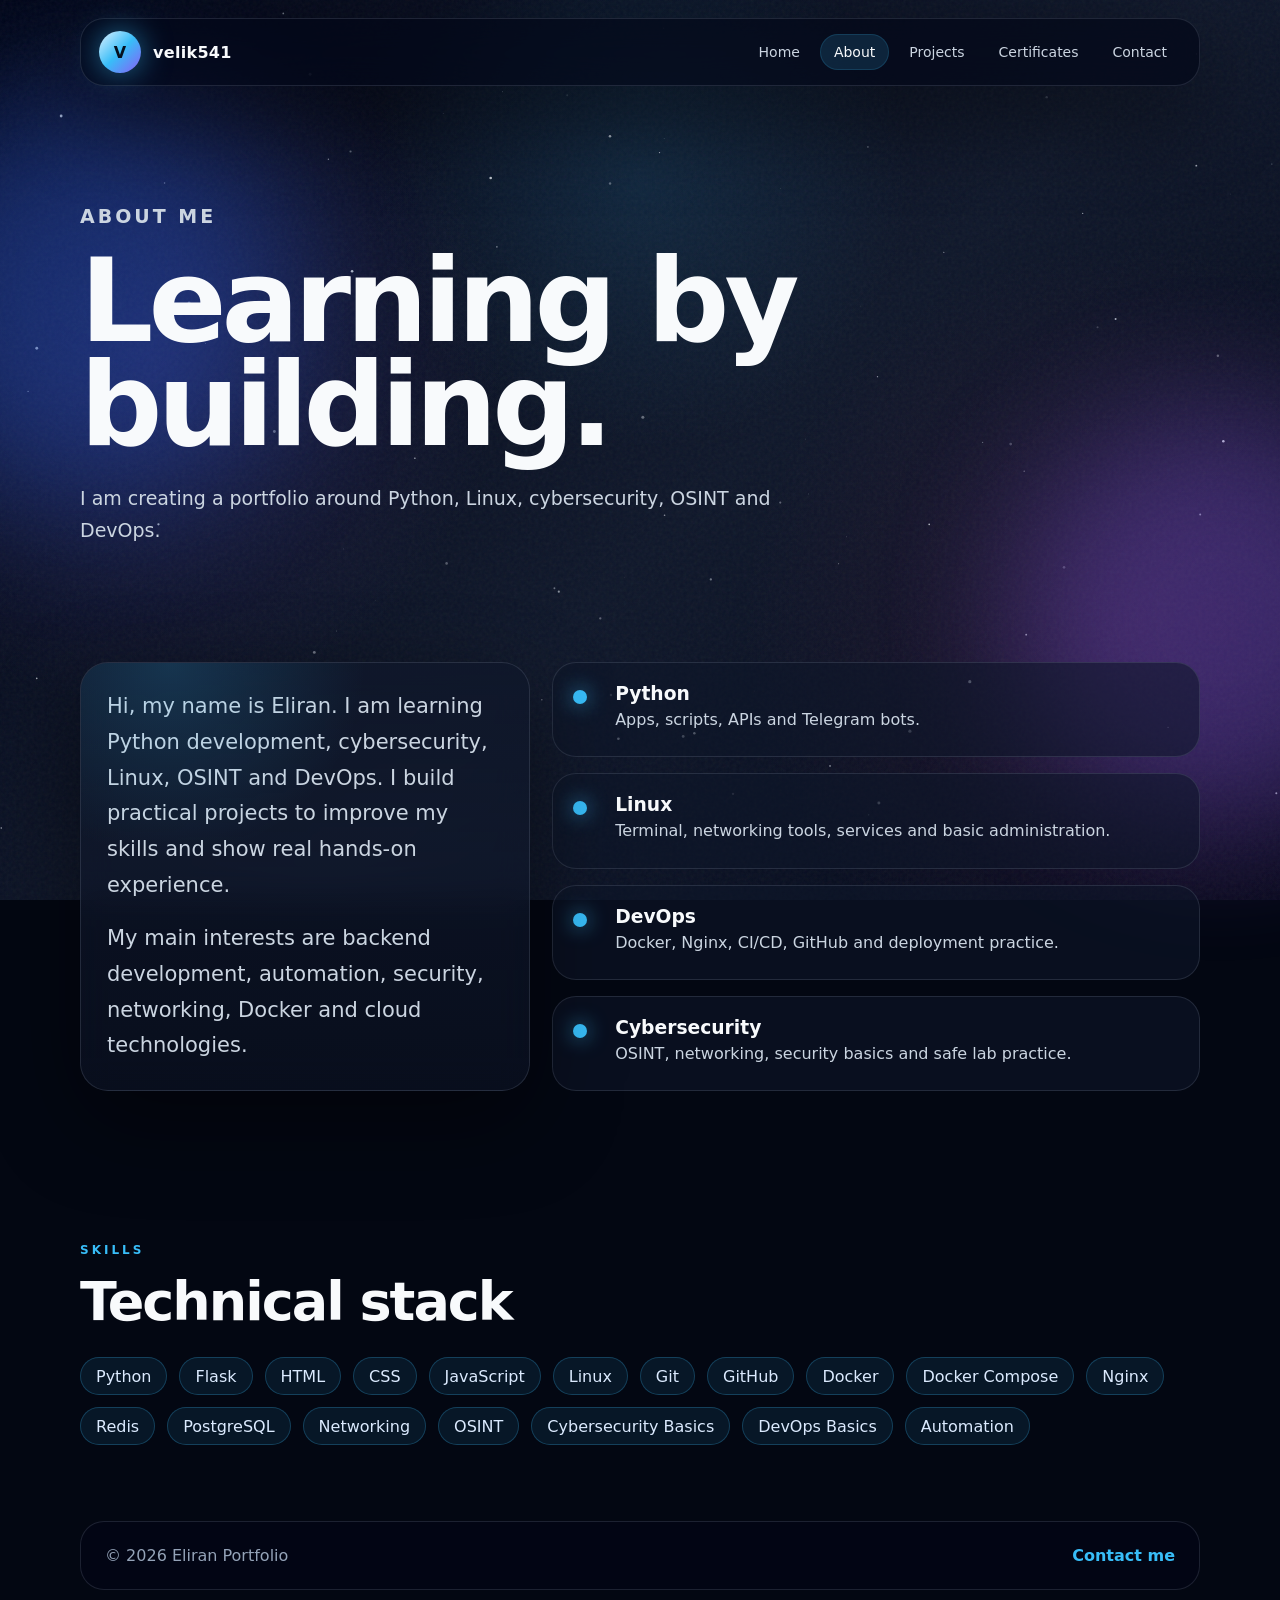
==== about.html @ 0b3c1a58 "Update portfolio website" ====
<!DOCTYPE html>
<html lang="en">
<head>
  <meta charset="UTF-8" />
  <meta name="viewport" content="width=device-width, initial-scale=1.0" />
  <title>Eliran Portfolio | About</title>
  <link rel="stylesheet" href="assets/css/style.css" />
</head>
<body>
  <canvas id="space"></canvas>
  <div class="noise"></div>
  <div class="page-glow glow-one"></div>
  <div class="page-glow glow-two"></div>

  <header class="navbar">
    <a class="brand" href="index.html"><span class="brand-mark">V</span><span class="brand-text">velik541</span></a>
    <button class="menu-btn" id="menuBtn" aria-label="Open menu"><span></span><span></span><span></span></button>
    <nav class="nav-links" id="navLinks">
      <a href="index.html">Home</a>
      <a href="about.html">About</a>
      <a href="projects.html">Projects</a>
      <a href="certificates.html">Certificates</a>
      <a href="contact.html">Contact</a>
    </nav>
  </header>

  <main class="page-main">
    <section class="page-title reveal">
      <p class="eyebrow">About me</p>
      <h1>Learning by building.</h1>
      <p>I am creating a portfolio around Python, Linux, cybersecurity, OSINT and DevOps.</p>
    </section>

    <section class="section split reveal">
      <div class="glass-panel big-text">
        <p>
          Hi, my name is Eliran. I am learning Python development, cybersecurity,
          Linux, OSINT and DevOps. I build practical projects to improve my skills
          and show real hands-on experience.
        </p>
        <p>
          My main interests are backend development, automation, security,
          networking, Docker and cloud technologies.
        </p>
      </div>
      <div class="timeline">
        <div class="timeline-item">
          <span></span>
          <div>
            <h3>Python</h3>
            <p>Apps, scripts, APIs and Telegram bots.</p>
          </div>
        </div>
        <div class="timeline-item">
          <span></span>
          <div>
            <h3>Linux</h3>
            <p>Terminal, networking tools, services and basic administration.</p>
          </div>
        </div>
        <div class="timeline-item">
          <span></span>
          <div>
            <h3>DevOps</h3>
            <p>Docker, Nginx, CI/CD, GitHub and deployment practice.</p>
          </div>
        </div>
        <div class="timeline-item">
          <span></span>
          <div>
            <h3>Cybersecurity</h3>
            <p>OSINT, networking, security basics and safe lab practice.</p>
          </div>
        </div>
      </div>
    </section>

    <section class="section reveal">
      <div class="section-head">
        <p class="eyebrow">Skills</p>
        <h2>Technical stack</h2>
      </div>
      <div class="skill-cloud">
        <span>Python</span><span>Flask</span><span>HTML</span><span>CSS</span><span>JavaScript</span>
        <span>Linux</span><span>Git</span><span>GitHub</span><span>Docker</span><span>Docker Compose</span>
        <span>Nginx</span><span>Redis</span><span>PostgreSQL</span><span>Networking</span><span>OSINT</span>
        <span>Cybersecurity Basics</span><span>DevOps Basics</span><span>Automation</span>
      </div>
    </section>
  </main>

  <footer class="footer"><p>© 2026 Eliran Portfolio</p><a href="contact.html">Contact me</a></footer>
  <script src="assets/js/main.js"></script>
</body>
</html>
---- assets/css/style.css ----
:root {
  --bg: #030712;
  --panel: rgba(15, 23, 42, 0.72);
  --panel-strong: rgba(15, 23, 42, 0.92);
  --border: rgba(148, 163, 184, 0.18);
  --text: #f8fafc;
  --muted: #94a3b8;
  --blue: #38bdf8;
  --blue-strong: #2563eb;
  --violet: #8b5cf6;
  --pink: #ec4899;
  --green: #22c55e;
  --shadow: 0 30px 90px rgba(0, 0, 0, 0.45);
}

* {
  box-sizing: border-box;
  margin: 0;
  padding: 0;
}

html {
  scroll-behavior: smooth;
}

body {
  min-height: 100vh;
  font-family: Inter, ui-sans-serif, system-ui, -apple-system, BlinkMacSystemFont, "Segoe UI", sans-serif;
  color: var(--text);
  background: var(--bg);
  overflow-x: hidden;
}

body::before {
  content: "";
  position: fixed;
  inset: 0;
  background:
    radial-gradient(circle at 50% 20%, rgba(56, 189, 248, 0.12), transparent 28%),
    radial-gradient(circle at 12% 40%, rgba(139, 92, 246, 0.16), transparent 28%),
    radial-gradient(circle at 88% 70%, rgba(236, 72, 153, 0.10), transparent 30%),
    linear-gradient(135deg, #020617, #0f172a 55%, #020617);
  z-index: -5;
}

#space {
  position: fixed;
  inset: 0;
  width: 100%;
  height: 100%;
  z-index: -4;
}

.noise {
  position: fixed;
  inset: 0;
  pointer-events: none;
  opacity: 0.12;
  background-image: url("data:image/svg+xml,%3Csvg viewBox='0 0 300 300' xmlns='http://www.w3.org/2000/svg'%3E%3Cfilter id='n'%3E%3CfeTurbulence type='fractalNoise' baseFrequency='.85' numOctaves='3' stitchTiles='stitch'/%3E%3C/filter%3E%3Crect width='300' height='300' filter='url(%23n)' opacity='.45'/%3E%3C/svg%3E");
  z-index: -3;
}

.page-glow {
  position: fixed;
  width: 420px;
  height: 420px;
  border-radius: 999px;
  filter: blur(70px);
  opacity: 0.32;
  pointer-events: none;
  z-index: -2;
}

.glow-one {
  top: 10%;
  left: -120px;
  background: var(--blue-strong);
}

.glow-two {
  right: -150px;
  bottom: 8%;
  background: var(--violet);
}

.navbar {
  position: fixed;
  top: 18px;
  left: 50%;
  transform: translateX(-50%);
  width: min(1120px, calc(100% - 32px));
  height: 68px;
  padding: 0 18px;
  display: flex;
  align-items: center;
  justify-content: space-between;
  border: 1px solid var(--border);
  border-radius: 24px;
  background: rgba(2, 6, 23, 0.68);
  backdrop-filter: blur(18px);
  box-shadow: var(--shadow);
  z-index: 50;
}

.brand {
  display: inline-flex;
  align-items: center;
  gap: 12px;
  color: var(--text);
  text-decoration: none;
  font-weight: 800;
  letter-spacing: 0.3px;
}

.brand-mark {
  width: 42px;
  height: 42px;
  display: grid;
  place-items: center;
  border-radius: 50%;
  color: #06111f;
  background: linear-gradient(135deg, #e0f2fe, var(--blue), var(--violet));
  box-shadow: 0 0 30px rgba(56, 189, 248, 0.55);
}

.brand-text {
  font-size: 16px;
}

.nav-links {
  display: flex;
  align-items: center;
  gap: 6px;
}

.nav-links a {
  color: #cbd5e1;
  text-decoration: none;
  padding: 10px 14px;
  border-radius: 999px;
  font-size: 14px;
  transition: 0.25s ease;
}

.nav-links a:hover,
.nav-links a.active {
  color: var(--text);
  background: rgba(56, 189, 248, 0.14);
  box-shadow: inset 0 0 0 1px rgba(56, 189, 248, 0.16);
}

.menu-btn {
  display: none;
  width: 44px;
  height: 44px;
  border: 1px solid var(--border);
  border-radius: 14px;
  background: rgba(15, 23, 42, 0.7);
  cursor: pointer;
}

.menu-btn span {
  display: block;
  width: 18px;
  height: 2px;
  margin: 4px auto;
  background: var(--text);
  border-radius: 999px;
}

.hero {
  min-height: 100vh;
  width: min(1180px, calc(100% - 34px));
  margin: 0 auto;
  padding: 130px 0 70px;
  display: grid;
  grid-template-columns: 1.05fr 0.95fr;
  align-items: center;
  gap: 48px;
}

.hero-orbit {
  min-height: 560px;
  display: grid;
  place-items: center;
  perspective: 1000px;
}

.visualizer-wrap {
  position: relative;
  width: 470px;
  height: 470px;
  display: grid;
  place-items: center;
  transform-style: preserve-3d;
  animation: float 6s ease-in-out infinite;
}

.visualizer-wrap::before,
.visualizer-wrap::after {
  content: "";
  position: absolute;
  border-radius: 50%;
  border: 1px solid rgba(56, 189, 248, 0.22);
  box-shadow: 0 0 45px rgba(56, 189, 248, 0.18);
}

.visualizer-wrap::before {
  width: 460px;
  height: 460px;
  animation: rotate 28s linear infinite;
}

.visualizer-wrap::after {
  width: 330px;
  height: 330px;
  border-color: rgba(139, 92, 246, 0.25);
  animation: rotateReverse 20s linear infinite;
}

.outer-ring,
.inner-ring {
  position: absolute;
  border-radius: 50%;
  pointer-events: none;
}

.outer-ring {
  width: 520px;
  height: 520px;
  background: conic-gradient(from 90deg, transparent, rgba(56, 189, 248, 0.85), transparent 32%, rgba(139, 92, 246, 0.7), transparent 68%, rgba(236, 72, 153, 0.7), transparent);
  filter: blur(18px);
  opacity: 0.38;
  animation: rotate 16s linear infinite;
}

.inner-ring {
  width: 210px;
  height: 210px;
  border: 1px dashed rgba(226, 232, 240, 0.22);
  animation: rotateReverse 18s linear infinite;
}

.visualizer {
  position: absolute;
  inset: 0;
  border-radius: 50%;
  animation: rotate 42s linear infinite;
}

.bar {
  --height: 118px;
  position: absolute;
  left: 50%;
  top: 50%;
  width: 4px;
  height: var(--height);
  transform-origin: 0 0;
  border-radius: 999px;
  background: linear-gradient(to top, rgba(56, 189, 248, 0.03), rgba(56, 189, 248, 0.85), #ffffff);
  box-shadow: 0 0 16px rgba(56, 189, 248, 0.55);
  opacity: 0.92;
  animation: barPulse 1.65s ease-in-out infinite;
}

.logo-core {
  position: relative;
  z-index: 4;
  width: 154px;
  height: 154px;
  display: grid;
  place-items: center;
  border-radius: 50%;
  background:
    radial-gradient(circle at 30% 25%, rgba(56, 189, 248, 0.18), transparent 30%),
    rgba(2, 6, 23, 0.96);
  border: 1px solid rgba(56, 189, 248, 0.45);
  box-shadow:
    0 0 0 10px rgba(56, 189, 248, 0.04),
    0 0 55px rgba(56, 189, 248, 0.45),
    inset 0 0 35px rgba(56, 189, 248, 0.15);
}

.logo-core span {
  font-size: 64px;
  font-weight: 900;
  letter-spacing: -4px;
  background: linear-gradient(135deg, #ffffff, var(--blue), var(--violet));
  -webkit-background-clip: text;
  background-clip: text;
  color: transparent;
  text-shadow: 0 0 40px rgba(56, 189, 248, 0.28);
}

.core-ring {
  position: absolute;
  inset: 14px;
  border-radius: 50%;
  border: 1px solid rgba(226, 232, 240, 0.15);
}

.hero-content {
  text-align: left;
}

.eyebrow {
  color: var(--blue);
  text-transform: uppercase;
  letter-spacing: 3px;
  font-size: 12px;
  font-weight: 800;
  margin-bottom: 18px;
}

h1 {
  font-size: clamp(54px, 8vw, 108px);
  line-height: 0.9;
  letter-spacing: -5px;
  margin-bottom: 24px;
}

h1 span,
.page-title h1 span {
  background: linear-gradient(135deg, #ffffff 10%, var(--blue) 45%, var(--violet) 85%);
  -webkit-background-clip: text;
  background-clip: text;
  color: transparent;
}

.hero-text {
  max-width: 600px;
  color: #cbd5e1;
  font-size: 20px;
  line-height: 1.7;
  margin-bottom: 30px;
}

.hero-actions {
  display: flex;
  flex-wrap: wrap;
  gap: 12px;
}

.btn {
  display: inline-flex;
  align-items: center;
  justify-content: center;
  min-height: 48px;
  padding: 0 22px;
  border-radius: 999px;
  text-decoration: none;
  color: var(--text);
  font-weight: 800;
  transition: transform 0.25s ease, box-shadow 0.25s ease, background 0.25s ease;
}

.btn:hover {
  transform: translateY(-3px);
}

.btn.primary {
  background: linear-gradient(135deg, var(--blue-strong), var(--violet));
  box-shadow: 0 18px 45px rgba(37, 99, 235, 0.35);
}

.btn.ghost {
  border: 1px solid var(--border);
  background: rgba(15, 23, 42, 0.65);
  backdrop-filter: blur(14px);
}

.section {
  width: min(1120px, calc(100% - 34px));
  margin: 0 auto;
  padding: 76px 0;
}

.section-head {
  max-width: 750px;
  margin-bottom: 28px;
}

h2 {
  font-size: clamp(32px, 5vw, 54px);
  line-height: 1;
  letter-spacing: -2px;
}

.feature-grid,
.cert-grid,
.contact-grid {
  display: grid;
  grid-template-columns: repeat(3, 1fr);
  gap: 18px;
}

.feature-card,
.glass-panel,
.project-card,
.cert-card,
.contact-card {
  position: relative;
  border: 1px solid var(--border);
  background: linear-gradient(180deg, rgba(15, 23, 42, 0.82), rgba(15, 23, 42, 0.48));
  border-radius: 28px;
  padding: 26px;
  box-shadow: var(--shadow);
  overflow: hidden;
}

.feature-card::before,
.project-card::before,
.cert-card::before,
.contact-card::before,
.glass-panel::before {
  content: "";
  position: absolute;
  inset: 0;
  background: radial-gradient(circle at 20% 0%, rgba(56, 189, 248, 0.18), transparent 35%);
  pointer-events: none;
}

.card-icon {
  display: inline-grid;
  place-items: center;
  width: 48px;
  height: 48px;
  margin-bottom: 34px;
  border-radius: 16px;
  background: rgba(56, 189, 248, 0.12);
  color: var(--blue);
  font-weight: 900;
}

.feature-card h3,
.project-card h2,
.cert-card h2 {
  font-size: 23px;
  margin-bottom: 12px;
}

.feature-card p,
.glass-panel p,
.project-card p,
.cert-card p,
.page-title p,
.big-text p {
  color: #cbd5e1;
  line-height: 1.7;
}

.split {
  display: grid;
  grid-template-columns: 0.82fr 1.18fr;
  gap: 22px;
  align-items: stretch;
}

.glass-panel {
  backdrop-filter: blur(16px);
}

.stats-row {
  display: grid;
  grid-template-columns: repeat(3, 1fr);
  gap: 14px;
  margin-top: 30px;
}

.stats-row div {
  padding: 18px;
  border-radius: 20px;
  background: rgba(2, 6, 23, 0.4);
  border: 1px solid var(--border);
}

.stats-row strong {
  display: block;
  font-size: 30px;
  color: var(--text);
}

.stats-row span {
  color: var(--muted);
  font-size: 13px;
}

.page-main {
  padding-top: 120px;
}

.page-title {
  width: min(1120px, calc(100% - 34px));
  margin: 0 auto;
  padding: 80px 0 40px;
}

.page-title h1 {
  font-size: clamp(58px, 9vw, 118px);
}

.page-title p {
  max-width: 760px;
  font-size: 19px;
}

.big-text {
  font-size: 21px;
}

.big-text p + p {
  margin-top: 18px;
}

.timeline {
  display: grid;
  gap: 16px;
}

.timeline-item {
  display: grid;
  grid-template-columns: 24px 1fr;
  gap: 18px;
  padding: 20px;
  border: 1px solid var(--border);
  border-radius: 24px;
  background: rgba(15, 23, 42, 0.58);
}

.timeline-item > span {
  width: 14px;
  height: 14px;
  margin-top: 7px;
  border-radius: 50%;
  background: var(--blue);
  box-shadow: 0 0 20px rgba(56, 189, 248, 0.75);
}

.timeline-item h3 {
  margin-bottom: 6px;
}

.timeline-item p {
  color: #cbd5e1;
}

.skill-cloud {
  display: flex;
  flex-wrap: wrap;
  gap: 12px;
}

.skill-cloud span,
.tags span {
  display: inline-flex;
  align-items: center;
  min-height: 38px;
  padding: 0 15px;
  border: 1px solid rgba(56, 189, 248, 0.25);
  border-radius: 999px;
  color: #dbeafe;
  background: rgba(56, 189, 248, 0.09);
}

.project-list {
  width: min(1120px, calc(100% - 34px));
  margin: 0 auto;
  display: grid;
  gap: 18px;
  padding-bottom: 80px;
}

.project-card {
  min-height: 230px;
  display: grid;
  grid-template-columns: 110px 1fr;
  gap: 22px;
}

.project-card.featured {
  border-color: rgba(56, 189, 248, 0.38);
  background:
    radial-gradient(circle at 0% 0%, rgba(56, 189, 248, 0.20), transparent 36%),
    linear-gradient(180deg, rgba(15, 23, 42, 0.9), rgba(15, 23, 42, 0.55));
}

.project-number {
  font-size: 44px;
  font-weight: 900;
  color: rgba(226, 232, 240, 0.25);
}

.tags {
  display: flex;
  flex-wrap: wrap;
  gap: 10px;
  margin: 20px 0;
}

.project-link,
.cert-card a,
.footer a {
  color: var(--blue);
  font-weight: 800;
  text-decoration: none;
}

.cert-grid {
  width: min(1120px, calc(100% - 34px));
  margin: 0 auto;
  grid-template-columns: repeat(4, 1fr);
  padding-bottom: 80px;
}

.cert-preview {
  height: 160px;
  display: grid;
  place-items: center;
  margin-bottom: 18px;
  border-radius: 22px;
  background:
    radial-gradient(circle at 50% 30%, rgba(255, 255, 255, 0.22), transparent 22%),
    linear-gradient(135deg, rgba(37, 99, 235, 0.55), rgba(139, 92, 246, 0.42));
  border: 1px solid rgba(226, 232, 240, 0.12);
  color: #ffffff;
  font-size: 36px;
  font-weight: 900;
  letter-spacing: -1px;
}

.cert-card p {
  min-height: 82px;
  margin-bottom: 18px;
}

.contact-grid {
  width: min(1120px, calc(100% - 34px));
  margin: 0 auto;
  padding-bottom: 90px;
}

.contact-card {
  min-height: 180px;
  display: flex;
  flex-direction: column;
  justify-content: space-between;
  color: var(--text);
  text-decoration: none;
  transition: transform 0.25s ease, border 0.25s ease;
}

.contact-card:hover {
  transform: translateY(-5px);
  border-color: rgba(56, 189, 248, 0.52);
}

.contact-card span {
  color: var(--muted);
}

.contact-card strong {
  font-size: 24px;
}

.footer {
  width: min(1120px, calc(100% - 34px));
  margin: 0 auto 24px;
  padding: 24px;
  display: flex;
  align-items: center;
  justify-content: space-between;
  border: 1px solid var(--border);
  border-radius: 24px;
  color: var(--muted);
  background: rgba(2, 6, 23, 0.6);
}

.reveal {
  opacity: 0;
  transform: translateY(22px);
  transition: opacity 0.8s ease, transform 0.8s ease;
}

.reveal.visible {
  opacity: 1;
  transform: translateY(0);
}

@keyframes rotate {
  to { transform: rotate(360deg); }
}

@keyframes rotateReverse {
  to { transform: rotate(-360deg); }
}

@keyframes float {
  0%, 100% { transform: translateY(0) rotateX(0deg); }
  50% { transform: translateY(-18px) rotateX(4deg); }
}

@keyframes barPulse {
  0%, 100% {
    height: calc(var(--height) * 0.58);
    opacity: 0.38;
  }
  50% {
    height: var(--height);
    opacity: 1;
  }
}

@media (max-width: 920px) {
  .hero,
  .split {
    grid-template-columns: 1fr;
  }

  .hero {
    padding-top: 112px;
    text-align: center;
  }

  .hero-content {
    text-align: center;
    order: -1;
  }

  .hero-actions {
    justify-content: center;
  }

  .hero-orbit {
    min-height: 420px;
  }

  .visualizer-wrap {
    width: 360px;
    height: 360px;
  }

  .visualizer-wrap::before {
    width: 350px;
    height: 350px;
  }

  .visualizer-wrap::after {
    width: 260px;
    height: 260px;
  }

  .outer-ring {
    width: 390px;
    height: 390px;
  }

  .logo-core {
    width: 130px;
    height: 130px;
  }

  .feature-grid,
  .cert-grid,
  .contact-grid {
    grid-template-columns: 1fr 1fr;
  }
}

@media (max-width: 720px) {
  .navbar {
    top: 12px;
  }

  .menu-btn {
    display: block;
  }

  .nav-links {
    position: absolute;
    top: 78px;
    left: 0;
    width: 100%;
    padding: 12px;
    display: none;
    flex-direction: column;
    border: 1px solid var(--border);
    border-radius: 22px;
    background: rgba(2, 6, 23, 0.95);
  }

  .nav-links.open {
    display: flex;
  }

  .nav-links a {
    width: 100%;
    text-align: center;
  }

  h1 {
    letter-spacing: -3px;
  }

  .visualizer-wrap {
    width: 300px;
    height: 300px;
  }

  .visualizer-wrap::before {
    width: 300px;
    height: 300px;
  }

  .visualizer-wrap::after {
    width: 220px;
    height: 220px;
  }

  .outer-ring {
    width: 330px;
    height: 330px;
  }

  .logo-core {
    width: 112px;
    height: 112px;
  }

  .logo-core span {
    font-size: 52px;
  }

  .feature-grid,
  .cert-grid,
  .contact-grid,
  .stats-row {
    grid-template-columns: 1fr;
  }

  .project-card {
    grid-template-columns: 1fr;
  }

  .project-number {
    font-size: 32px;
  }

  .footer {
    flex-direction: column;
    gap: 12px;
    text-align: center;
  }
}
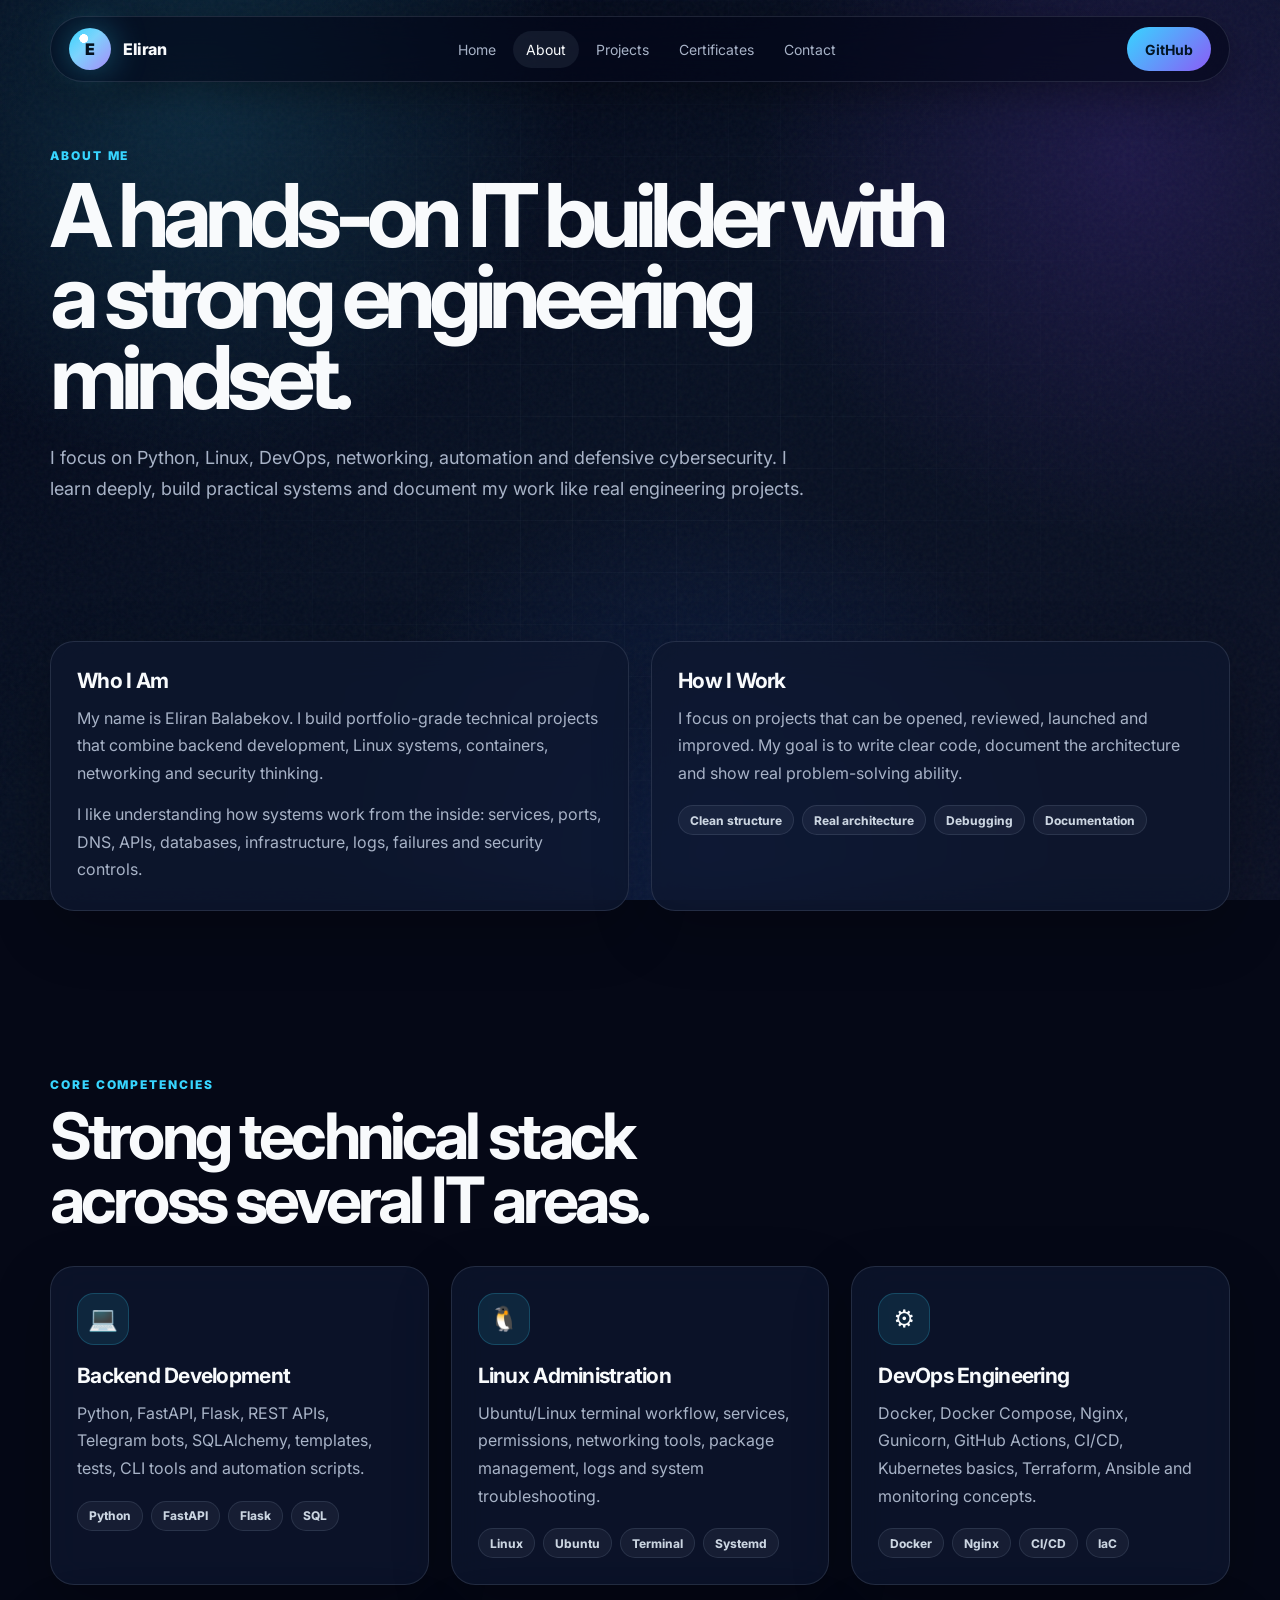
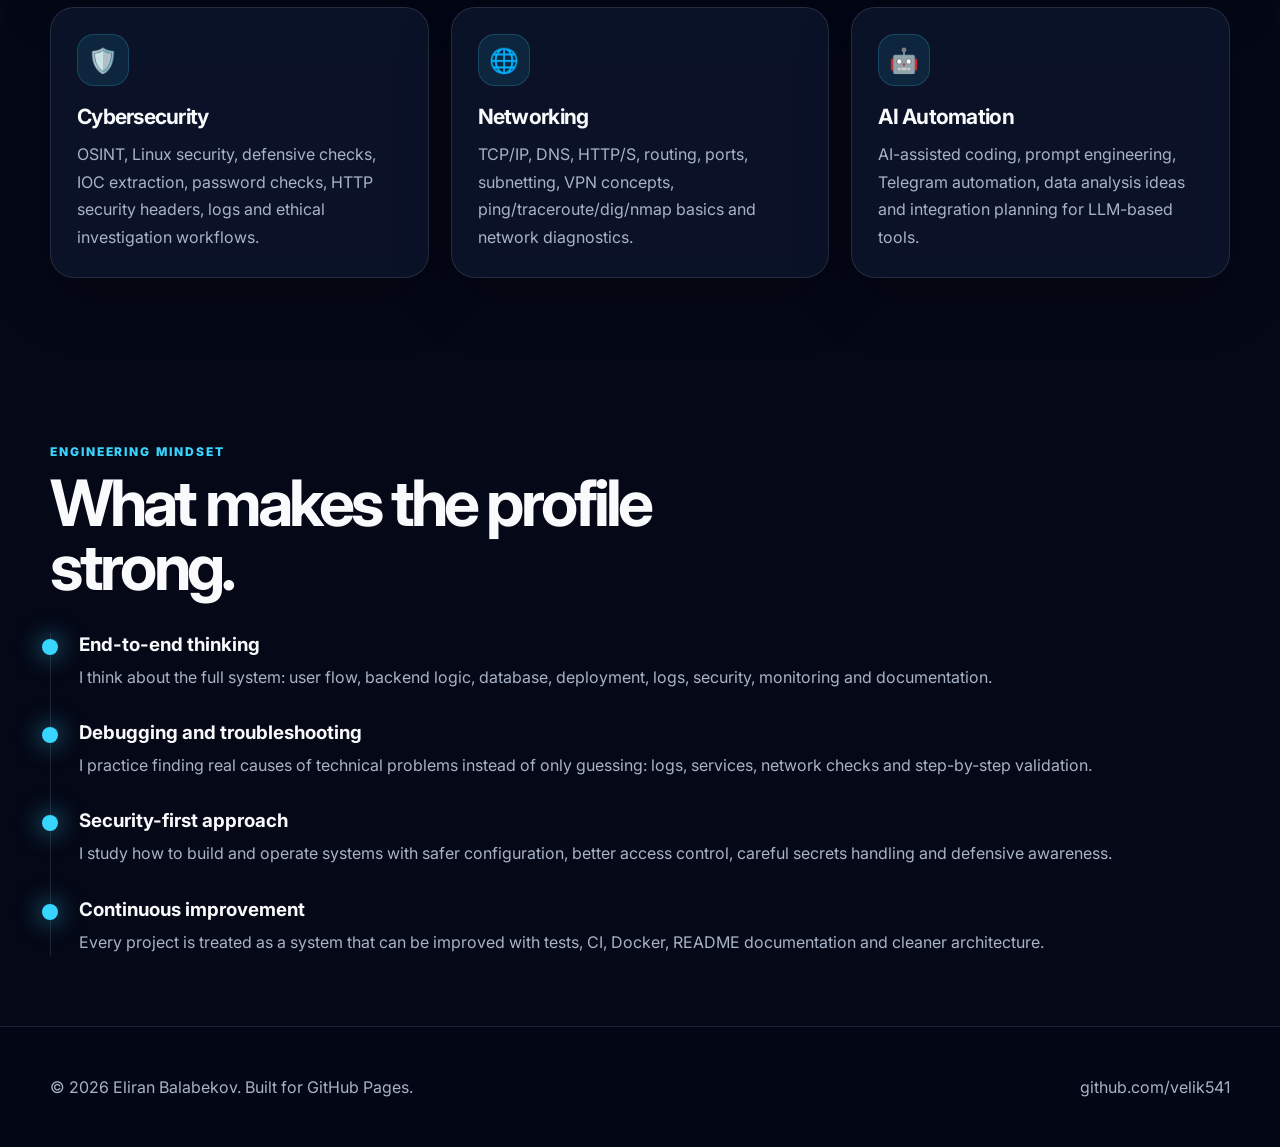
==== commit c176c7b2: "Upgrade professional portfolio" ====
--- a/about.html
+++ b/about.html
@@ -3,93 +3,97 @@
 <head>
   <meta charset="UTF-8" />
   <meta name="viewport" content="width=device-width, initial-scale=1.0" />
-  <title>Eliran Portfolio | About</title>
+  <meta name="description" content="About Eliran Balabekov technical profile" />
+  <title>About — Eliran Balabekov</title>
+  <link rel="preconnect" href="https://fonts.googleapis.com">
+  <link rel="preconnect" href="https://fonts.gstatic.com" crossorigin>
+  <link href="https://fonts.googleapis.com/css2?family=Inter:wght@400;600;700;800;900&display=swap" rel="stylesheet">
   <link rel="stylesheet" href="assets/css/style.css" />
 </head>
 <body>
-  <canvas id="space"></canvas>
   <div class="noise"></div>
-  <div class="page-glow glow-one"></div>
-  <div class="page-glow glow-two"></div>
+  <header class="site-header">
+  <nav class="nav">
+    <a class="brand" href="index.html" aria-label="Eliran Portfolio Home">
+      <span class="brand-mark">E</span>
+      <span>Eliran</span>
+    </a>
 
-  <header class="navbar">
-    <a class="brand" href="index.html"><span class="brand-mark">V</span><span class="brand-text">velik541</span></a>
-    <button class="menu-btn" id="menuBtn" aria-label="Open menu"><span></span><span></span><span></span></button>
-    <nav class="nav-links" id="navLinks">
+    <button class="mobile-toggle" data-menu-toggle aria-label="Open menu">
+      <span></span><span></span><span></span>
+    </button>
+
+    <div class="nav-links" data-nav-links>
       <a href="index.html">Home</a>
       <a href="about.html">About</a>
       <a href="projects.html">Projects</a>
       <a href="certificates.html">Certificates</a>
       <a href="contact.html">Contact</a>
-    </nav>
-  </header>
+    </div>
 
-  <main class="page-main">
-    <section class="page-title reveal">
-      <p class="eyebrow">About me</p>
-      <h1>Learning by building.</h1>
-      <p>I am creating a portfolio around Python, Linux, cybersecurity, OSINT and DevOps.</p>
-    </section>
+    <div class="nav-actions">
+      <a class="btn btn-primary" href="https://github.com/velik541" target="_blank" rel="noreferrer">GitHub</a>
+    </div>
+  </nav>
+</header>
+<main>
+  <section class="page-hero">
+    <div class="container reveal">
+      <p class="eyebrow">About Me</p>
+      <h1 class="page-title">A hands-on IT builder with a strong engineering mindset.</h1>
+      <p class="page-subtitle">I focus on Python, Linux, DevOps, networking, automation and defensive cybersecurity. I learn deeply, build practical systems and document my work like real engineering projects.</p>
+    </div>
+  </section>
 
-    <section class="section split reveal">
-      <div class="glass-panel big-text">
-        <p>
-          Hi, my name is Eliran. I am learning Python development, cybersecurity,
-          Linux, OSINT and DevOps. I build practical projects to improve my skills
-          and show real hands-on experience.
-        </p>
-        <p>
-          My main interests are backend development, automation, security,
-          networking, Docker and cloud technologies.
-        </p>
+  <section class="section-small">
+    <div class="container grid-2">
+      <div class="card reveal">
+        <h3>Who I Am</h3>
+        <p>My name is Eliran Balabekov. I build portfolio-grade technical projects that combine backend development, Linux systems, containers, networking and security thinking.</p>
+        <p style="margin-top:14px">I like understanding how systems work from the inside: services, ports, DNS, APIs, databases, infrastructure, logs, failures and security controls.</p>
       </div>
+      <div class="card reveal">
+        <h3>How I Work</h3>
+        <p>I focus on projects that can be opened, reviewed, launched and improved. My goal is to write clear code, document the architecture and show real problem-solving ability.</p>
+        <div class="tags"><span class="tag">Clean structure</span><span class="tag">Real architecture</span><span class="tag">Debugging</span><span class="tag">Documentation</span></div>
+      </div>
+    </div>
+  </section>
+
+  <section class="section">
+    <div class="container">
+      <div class="section-head reveal">
+        <p class="eyebrow">Core Competencies</p>
+        <h2 class="section-title">Strong technical stack across several IT areas.</h2>
+      </div>
+      <div class="grid-3">
+        <div class="card reveal"><div class="icon">💻</div><h3>Backend Development</h3><p>Python, FastAPI, Flask, REST APIs, Telegram bots, SQLAlchemy, templates, tests, CLI tools and automation scripts.</p><div class="tags"><span class="tag">Python</span><span class="tag">FastAPI</span><span class="tag">Flask</span><span class="tag">SQL</span></div></div>
+        <div class="card reveal"><div class="icon">🐧</div><h3>Linux Administration</h3><p>Ubuntu/Linux terminal workflow, services, permissions, networking tools, package management, logs and system troubleshooting.</p><div class="tags"><span class="tag">Linux</span><span class="tag">Ubuntu</span><span class="tag">Terminal</span><span class="tag">Systemd</span></div></div>
+        <div class="card reveal"><div class="icon">⚙️</div><h3>DevOps Engineering</h3><p>Docker, Docker Compose, Nginx, Gunicorn, GitHub Actions, CI/CD, Kubernetes basics, Terraform, Ansible and monitoring concepts.</p><div class="tags"><span class="tag">Docker</span><span class="tag">Nginx</span><span class="tag">CI/CD</span><span class="tag">IaC</span></div></div>
+        <div class="card reveal"><div class="icon">🛡️</div><h3>Cybersecurity</h3><p>OSINT, Linux security, defensive checks, IOC extraction, password checks, HTTP security headers, logs and ethical investigation workflows.</p></div>
+        <div class="card reveal"><div class="icon">🌐</div><h3>Networking</h3><p>TCP/IP, DNS, HTTP/S, routing, ports, subnetting, VPN concepts, ping/traceroute/dig/nmap basics and network diagnostics.</p></div>
+        <div class="card reveal"><div class="icon">🤖</div><h3>AI Automation</h3><p>AI-assisted coding, prompt engineering, Telegram automation, data analysis ideas and integration planning for LLM-based tools.</p></div>
+      </div>
+    </div>
+  </section>
+
+  <section class="section-small">
+    <div class="container">
+      <div class="section-head reveal"><p class="eyebrow">Engineering Mindset</p><h2 class="section-title">What makes the profile strong.</h2></div>
       <div class="timeline">
-        <div class="timeline-item">
-          <span></span>
-          <div>
-            <h3>Python</h3>
-            <p>Apps, scripts, APIs and Telegram bots.</p>
-          </div>
-        </div>
-        <div class="timeline-item">
-          <span></span>
-          <div>
-            <h3>Linux</h3>
-            <p>Terminal, networking tools, services and basic administration.</p>
-          </div>
-        </div>
-        <div class="timeline-item">
-          <span></span>
-          <div>
-            <h3>DevOps</h3>
-            <p>Docker, Nginx, CI/CD, GitHub and deployment practice.</p>
-          </div>
-        </div>
-        <div class="timeline-item">
-          <span></span>
-          <div>
-            <h3>Cybersecurity</h3>
-            <p>OSINT, networking, security basics and safe lab practice.</p>
-          </div>
-        </div>
+        <div class="timeline-item reveal"><h3>End-to-end thinking</h3><p>I think about the full system: user flow, backend logic, database, deployment, logs, security, monitoring and documentation.</p></div>
+        <div class="timeline-item reveal"><h3>Debugging and troubleshooting</h3><p>I practice finding real causes of technical problems instead of only guessing: logs, services, network checks and step-by-step validation.</p></div>
+        <div class="timeline-item reveal"><h3>Security-first approach</h3><p>I study how to build and operate systems with safer configuration, better access control, careful secrets handling and defensive awareness.</p></div>
+        <div class="timeline-item reveal"><h3>Continuous improvement</h3><p>Every project is treated as a system that can be improved with tests, CI, Docker, README documentation and cleaner architecture.</p></div>
       </div>
-    </section>
-
-    <section class="section reveal">
-      <div class="section-head">
-        <p class="eyebrow">Skills</p>
-        <h2>Technical stack</h2>
-      </div>
-      <div class="skill-cloud">
-        <span>Python</span><span>Flask</span><span>HTML</span><span>CSS</span><span>JavaScript</span>
-        <span>Linux</span><span>Git</span><span>GitHub</span><span>Docker</span><span>Docker Compose</span>
-        <span>Nginx</span><span>Redis</span><span>PostgreSQL</span><span>Networking</span><span>OSINT</span>
-        <span>Cybersecurity Basics</span><span>DevOps Basics</span><span>Automation</span>
-      </div>
-    </section>
-  </main>
-
-  <footer class="footer"><p>© 2026 Eliran Portfolio</p><a href="contact.html">Contact me</a></footer>
-  <script src="assets/js/main.js"></script>
+    </div>
+  </section>
+</main>
+<footer class="footer">
+  <div class="container footer-grid">
+    <p>© 2026 Eliran Balabekov. Built for GitHub Pages.</p>
+    <a href="https://github.com/velik541" target="_blank" rel="noreferrer">github.com/velik541</a>
+  </div>
+</footer>  <script src="assets/js/main.js"></script>
 </body>
 </html>
--- a/assets/css/style.css
+++ b/assets/css/style.css
@@ -1,16 +1,24 @@
+/* =========================
+   Eliran Portfolio — Elite
+   Works on GitHub Pages, no build tools needed
+   ========================= */
+
 :root {
-  --bg: #030712;
-  --panel: rgba(15, 23, 42, 0.72);
-  --panel-strong: rgba(15, 23, 42, 0.92);
-  --border: rgba(148, 163, 184, 0.18);
+  --bg: #050816;
+  --bg-2: #080d21;
+  --panel: rgba(14, 23, 46, 0.76);
+  --panel-2: rgba(15, 23, 42, 0.92);
+  --line: rgba(148, 163, 184, 0.18);
   --text: #f8fafc;
-  --muted: #94a3b8;
-  --blue: #38bdf8;
-  --blue-strong: #2563eb;
-  --violet: #8b5cf6;
-  --pink: #ec4899;
+  --muted: #a8b3c7;
+  --blue: #37d5ff;
+  --blue-2: #2563eb;
+  --violet: #7c3aed;
   --green: #22c55e;
-  --shadow: 0 30px 90px rgba(0, 0, 0, 0.45);
+  --yellow: #facc15;
+  --danger: #fb7185;
+  --radius: 24px;
+  --shadow: 0 30px 100px rgba(0, 0, 0, 0.55);
 }
 
 * {
@@ -25,9 +33,9 @@
 
 body {
   min-height: 100vh;
-  font-family: Inter, ui-sans-serif, system-ui, -apple-system, BlinkMacSystemFont, "Segoe UI", sans-serif;
+  font-family: Inter, ui-sans-serif, system-ui, -apple-system, BlinkMacSystemFont, "Segoe UI", Arial, sans-serif;
+  background: var(--bg);
   color: var(--text);
-  background: var(--bg);
   overflow-x: hidden;
 }
 
@@ -35,819 +43,673 @@
   content: "";
   position: fixed;
   inset: 0;
+  z-index: -4;
   background:
-    radial-gradient(circle at 50% 20%, rgba(56, 189, 248, 0.12), transparent 28%),
-    radial-gradient(circle at 12% 40%, rgba(139, 92, 246, 0.16), transparent 28%),
-    radial-gradient(circle at 88% 70%, rgba(236, 72, 153, 0.10), transparent 30%),
-    linear-gradient(135deg, #020617, #0f172a 55%, #020617);
-  z-index: -5;
-}
-
-#space {
+    radial-gradient(circle at 15% 10%, rgba(55, 213, 255, 0.16), transparent 28%),
+    radial-gradient(circle at 88% 18%, rgba(124, 58, 237, 0.18), transparent 28%),
+    radial-gradient(circle at 55% 95%, rgba(37, 99, 235, 0.18), transparent 34%),
+    linear-gradient(145deg, #020617 0%, #071022 45%, #0b1024 100%);
+}
+
+body::after {
+  content: "";
   position: fixed;
   inset: 0;
-  width: 100%;
-  height: 100%;
-  z-index: -4;
+  z-index: -3;
+  background-image:
+    linear-gradient(rgba(148, 163, 184, 0.055) 1px, transparent 1px),
+    linear-gradient(90deg, rgba(148, 163, 184, 0.055) 1px, transparent 1px);
+  background-size: 52px 52px;
+  mask-image: radial-gradient(circle at center, black, transparent 78%);
+}
+
+a { color: inherit; text-decoration: none; }
+ul { list-style: none; }
+img { max-width: 100%; display: block; }
+
+.container {
+  width: min(1180px, calc(100% - 40px));
+  margin: 0 auto;
 }
 
 .noise {
   position: fixed;
   inset: 0;
   pointer-events: none;
-  opacity: 0.12;
-  background-image: url("data:image/svg+xml,%3Csvg viewBox='0 0 300 300' xmlns='http://www.w3.org/2000/svg'%3E%3Cfilter id='n'%3E%3CfeTurbulence type='fractalNoise' baseFrequency='.85' numOctaves='3' stitchTiles='stitch'/%3E%3C/filter%3E%3Crect width='300' height='300' filter='url(%23n)' opacity='.45'/%3E%3C/svg%3E");
-  z-index: -3;
-}
-
-.page-glow {
+  z-index: -2;
+  opacity: 0.045;
+  background-image: url("data:image/svg+xml,%3Csvg viewBox='0 0 260 260' xmlns='http://www.w3.org/2000/svg'%3E%3Cfilter id='noiseFilter'%3E%3CfeTurbulence type='fractalNoise' baseFrequency='0.85' numOctaves='3' stitchTiles='stitch'/%3E%3C/filter%3E%3Crect width='100%25' height='100%25' filter='url(%23noiseFilter)'/%3E%3C/svg%3E");
+}
+
+/* Header */
+.site-header {
   position: fixed;
-  width: 420px;
-  height: 420px;
-  border-radius: 999px;
-  filter: blur(70px);
-  opacity: 0.32;
-  pointer-events: none;
-  z-index: -2;
-}
-
-.glow-one {
-  top: 10%;
-  left: -120px;
-  background: var(--blue-strong);
-}
-
-.glow-two {
-  right: -150px;
-  bottom: 8%;
-  background: var(--violet);
-}
-
-.navbar {
-  position: fixed;
-  top: 18px;
+  top: 16px;
   left: 50%;
   transform: translateX(-50%);
-  width: min(1120px, calc(100% - 32px));
-  height: 68px;
+  z-index: 50;
+  width: min(1180px, calc(100% - 32px));
+  border: 1px solid var(--line);
+  border-radius: 999px;
+  background: rgba(2, 6, 23, 0.62);
+  backdrop-filter: blur(18px);
+  box-shadow: 0 12px 40px rgba(0,0,0,0.35);
+}
+
+.nav {
+  min-height: 64px;
   padding: 0 18px;
   display: flex;
   align-items: center;
   justify-content: space-between;
-  border: 1px solid var(--border);
-  border-radius: 24px;
-  background: rgba(2, 6, 23, 0.68);
-  backdrop-filter: blur(18px);
-  box-shadow: var(--shadow);
-  z-index: 50;
+  gap: 18px;
 }
 
 .brand {
-  display: inline-flex;
+  display: flex;
   align-items: center;
   gap: 12px;
-  color: var(--text);
-  text-decoration: none;
   font-weight: 800;
-  letter-spacing: 0.3px;
+  letter-spacing: -0.03em;
 }
 
 .brand-mark {
   width: 42px;
   height: 42px;
+  border-radius: 50%;
   display: grid;
   place-items: center;
-  border-radius: 50%;
-  color: #06111f;
-  background: linear-gradient(135deg, #e0f2fe, var(--blue), var(--violet));
-  box-shadow: 0 0 30px rgba(56, 189, 248, 0.55);
-}
-
-.brand-text {
-  font-size: 16px;
+  color: #04111f;
+  font-weight: 950;
+  background:
+    radial-gradient(circle at 35% 25%, #fff 0 10%, transparent 11%),
+    linear-gradient(135deg, var(--blue), #7dd3fc 42%, #a78bfa 100%);
+  box-shadow: 0 0 36px rgba(55,213,255,.4);
 }
 
 .nav-links {
   display: flex;
   align-items: center;
-  gap: 6px;
+  gap: 4px;
 }
 
 .nav-links a {
-  color: #cbd5e1;
-  text-decoration: none;
-  padding: 10px 14px;
+  padding: 10px 13px;
+  color: var(--muted);
   border-radius: 999px;
   font-size: 14px;
-  transition: 0.25s ease;
+  transition: 0.22s ease;
 }
 
 .nav-links a:hover,
 .nav-links a.active {
   color: var(--text);
-  background: rgba(56, 189, 248, 0.14);
-  box-shadow: inset 0 0 0 1px rgba(56, 189, 248, 0.16);
-}
-
-.menu-btn {
+  background: rgba(148, 163, 184, 0.1);
+}
+
+.nav-actions {
+  display: flex;
+  align-items: center;
+  gap: 10px;
+}
+
+.mobile-toggle {
   display: none;
-  width: 44px;
-  height: 44px;
-  border: 1px solid var(--border);
-  border-radius: 14px;
-  background: rgba(15, 23, 42, 0.7);
-  cursor: pointer;
-}
-
-.menu-btn span {
+  width: 42px;
+  height: 42px;
+  border: 0;
+  border-radius: 50%;
+  color: var(--text);
+  background: rgba(148, 163, 184, 0.12);
+}
+
+.mobile-toggle span {
   display: block;
   width: 18px;
   height: 2px;
   margin: 4px auto;
-  background: var(--text);
-  border-radius: 999px;
-}
-
+  background: currentColor;
+  border-radius: 999px;
+}
+
+.btn {
+  display: inline-flex;
+  align-items: center;
+  justify-content: center;
+  gap: 10px;
+  min-height: 44px;
+  padding: 0 18px;
+  border-radius: 999px;
+  border: 1px solid rgba(255,255,255,0.14);
+  background: rgba(255,255,255,0.05);
+  color: var(--text);
+  font-weight: 700;
+  font-size: 14px;
+  transition: .22s ease;
+}
+
+.btn:hover {
+  transform: translateY(-2px);
+  border-color: rgba(55,213,255,.48);
+  box-shadow: 0 12px 40px rgba(55,213,255,.16);
+}
+
+.btn-primary {
+  color: #031525;
+  border: none;
+  background: linear-gradient(135deg, var(--blue), #8b5cf6);
+}
+
+/* Hero */
 .hero {
+  position: relative;
   min-height: 100vh;
-  width: min(1180px, calc(100% - 34px));
-  margin: 0 auto;
-  padding: 130px 0 70px;
-  display: grid;
-  grid-template-columns: 1.05fr 0.95fr;
-  align-items: center;
-  gap: 48px;
-}
-
-.hero-orbit {
+  display: grid;
+  align-items: center;
+  padding: 122px 0 70px;
+}
+
+.hero-grid {
+  display: grid;
+  grid-template-columns: 1.04fr .96fr;
+  align-items: center;
+  gap: 60px;
+}
+
+.kicker {
+  display: inline-flex;
+  align-items: center;
+  gap: 9px;
+  padding: 8px 12px;
+  border: 1px solid rgba(55,213,255,.25);
+  border-radius: 999px;
+  color: #bae6fd;
+  background: rgba(14, 165, 233, .08);
+  font-size: 13px;
+  font-weight: 700;
+  margin-bottom: 22px;
+}
+
+.status-dot {
+  width: 8px;
+  height: 8px;
+  border-radius: 50%;
+  background: var(--green);
+  box-shadow: 0 0 18px rgba(34,197,94,.9);
+}
+
+.hero-title {
+  font-size: clamp(48px, 7.4vw, 104px);
+  line-height: .92;
+  letter-spacing: -0.085em;
+  max-width: 820px;
+}
+
+.gradient-text {
+  background: linear-gradient(135deg, #fff 0%, #dbeafe 26%, var(--blue) 55%, #a78bfa 100%);
+  -webkit-background-clip: text;
+  background-clip: text;
+  color: transparent;
+}
+
+.hero-subtitle {
+  margin-top: 26px;
+  max-width: 680px;
+  color: var(--muted);
+  font-size: clamp(17px, 2vw, 22px);
+  line-height: 1.65;
+}
+
+.hero-buttons {
+  margin-top: 34px;
+  display: flex;
+  flex-wrap: wrap;
+  gap: 13px;
+}
+
+.metrics {
+  display: grid;
+  grid-template-columns: repeat(3, minmax(0, 1fr));
+  gap: 14px;
+  margin-top: 36px;
+}
+
+.metric {
+  padding: 18px;
+  border: 1px solid var(--line);
+  border-radius: 20px;
+  background: rgba(15, 23, 42, 0.54);
+}
+
+.metric strong {
+  display: block;
+  font-size: 27px;
+  letter-spacing: -0.05em;
+}
+
+.metric span {
+  color: var(--muted);
+  font-size: 13px;
+}
+
+.orb-wrap {
   min-height: 560px;
   display: grid;
   place-items: center;
-  perspective: 1000px;
-}
-
-.visualizer-wrap {
   position: relative;
-  width: 470px;
-  height: 470px;
+}
+
+.visualizer {
+  --size: 500px;
+  position: relative;
+  width: min(var(--size), 90vw);
+  aspect-ratio: 1;
+  border-radius: 50%;
   display: grid;
   place-items: center;
-  transform-style: preserve-3d;
   animation: float 6s ease-in-out infinite;
 }
 
-.visualizer-wrap::before,
-.visualizer-wrap::after {
+.visualizer::before {
   content: "";
   position: absolute;
-  border-radius: 50%;
-  border: 1px solid rgba(56, 189, 248, 0.22);
-  box-shadow: 0 0 45px rgba(56, 189, 248, 0.18);
-}
-
-.visualizer-wrap::before {
-  width: 460px;
-  height: 460px;
-  animation: rotate 28s linear infinite;
-}
-
-.visualizer-wrap::after {
-  width: 330px;
-  height: 330px;
-  border-color: rgba(139, 92, 246, 0.25);
-  animation: rotateReverse 20s linear infinite;
-}
-
-.outer-ring,
-.inner-ring {
+  inset: 12%;
+  border-radius: 50%;
+  background:
+    radial-gradient(circle at 40% 36%, rgba(255,255,255,.14), transparent 8%),
+    radial-gradient(circle at center, rgba(55, 213, 255, .18), transparent 52%),
+    linear-gradient(135deg, rgba(37,99,235,.3), rgba(124,58,237,.16));
+  filter: blur(2px);
+  box-shadow:
+    inset 0 0 70px rgba(55,213,255,.22),
+    0 0 140px rgba(37,99,235,.22);
+}
+
+.visualizer::after {
+  content: "";
   position: absolute;
-  border-radius: 50%;
-  pointer-events: none;
-}
-
-.outer-ring {
-  width: 520px;
-  height: 520px;
-  background: conic-gradient(from 90deg, transparent, rgba(56, 189, 248, 0.85), transparent 32%, rgba(139, 92, 246, 0.7), transparent 68%, rgba(236, 72, 153, 0.7), transparent);
-  filter: blur(18px);
-  opacity: 0.38;
-  animation: rotate 16s linear infinite;
-}
-
-.inner-ring {
-  width: 210px;
-  height: 210px;
-  border: 1px dashed rgba(226, 232, 240, 0.22);
-  animation: rotateReverse 18s linear infinite;
-}
-
-.visualizer {
+  inset: 28%;
+  border-radius: 50%;
+  border: 1px solid rgba(255,255,255,.18);
+  box-shadow: inset 0 0 45px rgba(55,213,255,.16);
+}
+
+.ring {
   position: absolute;
   inset: 0;
   border-radius: 50%;
-  animation: rotate 42s linear infinite;
+  animation: spin 36s linear infinite;
 }
 
 .bar {
-  --height: 118px;
   position: absolute;
   left: 50%;
   top: 50%;
-  width: 4px;
-  height: var(--height);
-  transform-origin: 0 0;
-  border-radius: 999px;
-  background: linear-gradient(to top, rgba(56, 189, 248, 0.03), rgba(56, 189, 248, 0.85), #ffffff);
-  box-shadow: 0 0 16px rgba(56, 189, 248, 0.55);
-  opacity: 0.92;
-  animation: barPulse 1.65s ease-in-out infinite;
-}
-
-.logo-core {
+  width: 5px;
+  height: 88px;
+  transform-origin: 50% calc(var(--radius-bar) * -1);
+  border-radius: 999px;
+  background: linear-gradient(to top, rgba(55,213,255,.12), rgba(55,213,255,.95), #fff);
+  box-shadow: 0 0 18px rgba(55,213,255,.5);
+  opacity: .85;
+  animation: equalize 1.45s ease-in-out infinite;
+}
+
+.core {
   position: relative;
+  z-index: 3;
+  width: 210px;
+  height: 210px;
+  border-radius: 50%;
+  display: grid;
+  place-items: center;
+  border: 1px solid rgba(255,255,255,.2);
+  background:
+    radial-gradient(circle at 38% 30%, rgba(255,255,255,.22), transparent 12%),
+    linear-gradient(145deg, rgba(15,23,42,.96), rgba(2,6,23,.96));
+  box-shadow: var(--shadow), inset 0 0 50px rgba(55,213,255,.09);
+}
+
+.core-inner {
+  width: 124px;
+  height: 124px;
+  border-radius: 50%;
+  display: grid;
+  place-items: center;
+  color: #031525;
+  font-size: 54px;
+  font-weight: 950;
+  letter-spacing: -0.08em;
+  background: conic-gradient(from 220deg, #fff, #94a3b8, #f8fafc, #38bdf8, #fff);
+  box-shadow: 0 0 70px rgba(56,189,248,.36);
+}
+
+.core-label {
+  position: absolute;
+  bottom: -42px;
+  padding: 9px 14px;
+  border-radius: 999px;
+  border: 1px solid var(--line);
+  color: var(--muted);
+  background: rgba(2,6,23,.7);
+  backdrop-filter: blur(12px);
+  font-size: 12px;
+  font-weight: 700;
+  letter-spacing: .12em;
+  text-transform: uppercase;
+}
+
+.orb-card {
+  position: absolute;
   z-index: 4;
-  width: 154px;
-  height: 154px;
-  display: grid;
-  place-items: center;
-  border-radius: 50%;
-  background:
-    radial-gradient(circle at 30% 25%, rgba(56, 189, 248, 0.18), transparent 30%),
-    rgba(2, 6, 23, 0.96);
-  border: 1px solid rgba(56, 189, 248, 0.45);
-  box-shadow:
-    0 0 0 10px rgba(56, 189, 248, 0.04),
-    0 0 55px rgba(56, 189, 248, 0.45),
-    inset 0 0 35px rgba(56, 189, 248, 0.15);
-}
-
-.logo-core span {
-  font-size: 64px;
-  font-weight: 900;
-  letter-spacing: -4px;
-  background: linear-gradient(135deg, #ffffff, var(--blue), var(--violet));
-  -webkit-background-clip: text;
-  background-clip: text;
-  color: transparent;
-  text-shadow: 0 0 40px rgba(56, 189, 248, 0.28);
-}
-
-.core-ring {
-  position: absolute;
-  inset: 14px;
-  border-radius: 50%;
-  border: 1px solid rgba(226, 232, 240, 0.15);
-}
-
-.hero-content {
-  text-align: left;
+  width: 230px;
+  padding: 16px;
+  border-radius: 22px;
+  border: 1px solid var(--line);
+  background: rgba(15,23,42,.76);
+  backdrop-filter: blur(16px);
+  box-shadow: 0 20px 70px rgba(0,0,0,.35);
+}
+
+.orb-card strong { display: block; margin-bottom: 4px; }
+.orb-card span { color: var(--muted); font-size: 13px; line-height: 1.5; }
+.orb-card.one { left: 0; top: 80px; }
+.orb-card.two { right: 0; bottom: 95px; }
+
+/* Shared sections */
+.section {
+  padding: 96px 0;
+  position: relative;
+}
+
+.section-small {
+  padding: 70px 0;
+}
+
+.section-head {
+  max-width: 760px;
+  margin-bottom: 34px;
 }
 
 .eyebrow {
   color: var(--blue);
+  font-weight: 850;
+  letter-spacing: .16em;
   text-transform: uppercase;
-  letter-spacing: 3px;
   font-size: 12px;
-  font-weight: 800;
-  margin-bottom: 18px;
-}
-
-h1 {
-  font-size: clamp(54px, 8vw, 108px);
-  line-height: 0.9;
-  letter-spacing: -5px;
-  margin-bottom: 24px;
-}
-
-h1 span,
-.page-title h1 span {
-  background: linear-gradient(135deg, #ffffff 10%, var(--blue) 45%, var(--violet) 85%);
-  -webkit-background-clip: text;
-  background-clip: text;
-  color: transparent;
-}
-
-.hero-text {
-  max-width: 600px;
-  color: #cbd5e1;
-  font-size: 20px;
-  line-height: 1.7;
-  margin-bottom: 30px;
-}
-
-.hero-actions {
-  display: flex;
-  flex-wrap: wrap;
-  gap: 12px;
-}
-
-.btn {
-  display: inline-flex;
-  align-items: center;
-  justify-content: center;
-  min-height: 48px;
-  padding: 0 22px;
-  border-radius: 999px;
-  text-decoration: none;
-  color: var(--text);
-  font-weight: 800;
-  transition: transform 0.25s ease, box-shadow 0.25s ease, background 0.25s ease;
-}
-
-.btn:hover {
-  transform: translateY(-3px);
-}
-
-.btn.primary {
-  background: linear-gradient(135deg, var(--blue-strong), var(--violet));
-  box-shadow: 0 18px 45px rgba(37, 99, 235, 0.35);
-}
-
-.btn.ghost {
-  border: 1px solid var(--border);
-  background: rgba(15, 23, 42, 0.65);
-  backdrop-filter: blur(14px);
-}
-
-.section {
-  width: min(1120px, calc(100% - 34px));
-  margin: 0 auto;
-  padding: 76px 0;
-}
-
-.section-head {
-  max-width: 750px;
-  margin-bottom: 28px;
-}
-
-h2 {
-  font-size: clamp(32px, 5vw, 54px);
+  margin-bottom: 12px;
+}
+
+.section-title {
+  font-size: clamp(34px, 5vw, 64px);
   line-height: 1;
-  letter-spacing: -2px;
-}
-
-.feature-grid,
-.cert-grid,
-.contact-grid {
-  display: grid;
-  grid-template-columns: repeat(3, 1fr);
-  gap: 18px;
-}
-
-.feature-card,
-.glass-panel,
-.project-card,
-.cert-card,
-.contact-card {
+  letter-spacing: -0.06em;
+}
+
+.section-text {
+  color: var(--muted);
+  font-size: 17px;
+  line-height: 1.75;
+  margin-top: 18px;
+}
+
+.grid-2 {
+  display: grid;
+  grid-template-columns: repeat(2, minmax(0, 1fr));
+  gap: 22px;
+}
+
+.grid-3 {
+  display: grid;
+  grid-template-columns: repeat(3, minmax(0, 1fr));
+  gap: 22px;
+}
+
+.card {
+  border: 1px solid var(--line);
+  border-radius: var(--radius);
+  background: var(--panel);
+  backdrop-filter: blur(18px);
+  padding: 26px;
+  box-shadow: 0 20px 60px rgba(0,0,0,.24);
   position: relative;
-  border: 1px solid var(--border);
-  background: linear-gradient(180deg, rgba(15, 23, 42, 0.82), rgba(15, 23, 42, 0.48));
-  border-radius: 28px;
-  padding: 26px;
-  box-shadow: var(--shadow);
   overflow: hidden;
 }
 
-.feature-card::before,
-.project-card::before,
-.cert-card::before,
-.contact-card::before,
-.glass-panel::before {
+.card::before {
   content: "";
   position: absolute;
   inset: 0;
-  background: radial-gradient(circle at 20% 0%, rgba(56, 189, 248, 0.18), transparent 35%);
+  background: linear-gradient(135deg, rgba(55,213,255,.09), transparent 34%, rgba(124,58,237,.08));
+  opacity: 0;
+  transition: .25s ease;
   pointer-events: none;
 }
 
-.card-icon {
-  display: inline-grid;
-  place-items: center;
-  width: 48px;
-  height: 48px;
-  margin-bottom: 34px;
-  border-radius: 16px;
-  background: rgba(56, 189, 248, 0.12);
-  color: var(--blue);
-  font-weight: 900;
-}
-
-.feature-card h3,
-.project-card h2,
-.cert-card h2 {
-  font-size: 23px;
-  margin-bottom: 12px;
-}
-
-.feature-card p,
-.glass-panel p,
-.project-card p,
-.cert-card p,
-.page-title p,
-.big-text p {
-  color: #cbd5e1;
-  line-height: 1.7;
-}
-
-.split {
-  display: grid;
-  grid-template-columns: 0.82fr 1.18fr;
-  gap: 22px;
-  align-items: stretch;
-}
-
-.glass-panel {
-  backdrop-filter: blur(16px);
-}
-
-.stats-row {
-  display: grid;
-  grid-template-columns: repeat(3, 1fr);
-  gap: 14px;
-  margin-top: 30px;
-}
-
-.stats-row div {
-  padding: 18px;
-  border-radius: 20px;
-  background: rgba(2, 6, 23, 0.4);
-  border: 1px solid var(--border);
-}
-
-.stats-row strong {
-  display: block;
-  font-size: 30px;
-  color: var(--text);
-}
-
-.stats-row span {
-  color: var(--muted);
-  font-size: 13px;
-}
-
-.page-main {
-  padding-top: 120px;
-}
-
-.page-title {
-  width: min(1120px, calc(100% - 34px));
-  margin: 0 auto;
-  padding: 80px 0 40px;
-}
-
-.page-title h1 {
-  font-size: clamp(58px, 9vw, 118px);
-}
-
-.page-title p {
-  max-width: 760px;
-  font-size: 19px;
-}
-
-.big-text {
-  font-size: 21px;
-}
-
-.big-text p + p {
-  margin-top: 18px;
-}
-
-.timeline {
-  display: grid;
-  gap: 16px;
-}
-
-.timeline-item {
-  display: grid;
-  grid-template-columns: 24px 1fr;
-  gap: 18px;
-  padding: 20px;
-  border: 1px solid var(--border);
-  border-radius: 24px;
-  background: rgba(15, 23, 42, 0.58);
-}
-
-.timeline-item > span {
-  width: 14px;
-  height: 14px;
-  margin-top: 7px;
-  border-radius: 50%;
-  background: var(--blue);
-  box-shadow: 0 0 20px rgba(56, 189, 248, 0.75);
-}
-
-.timeline-item h3 {
-  margin-bottom: 6px;
-}
-
-.timeline-item p {
-  color: #cbd5e1;
-}
-
-.skill-cloud {
-  display: flex;
-  flex-wrap: wrap;
-  gap: 12px;
-}
-
-.skill-cloud span,
-.tags span {
-  display: inline-flex;
-  align-items: center;
-  min-height: 38px;
-  padding: 0 15px;
-  border: 1px solid rgba(56, 189, 248, 0.25);
-  border-radius: 999px;
-  color: #dbeafe;
-  background: rgba(56, 189, 248, 0.09);
-}
-
-.project-list {
-  width: min(1120px, calc(100% - 34px));
-  margin: 0 auto;
-  display: grid;
-  gap: 18px;
-  padding-bottom: 80px;
-}
-
-.project-card {
-  min-height: 230px;
-  display: grid;
-  grid-template-columns: 110px 1fr;
-  gap: 22px;
-}
-
-.project-card.featured {
-  border-color: rgba(56, 189, 248, 0.38);
-  background:
-    radial-gradient(circle at 0% 0%, rgba(56, 189, 248, 0.20), transparent 36%),
-    linear-gradient(180deg, rgba(15, 23, 42, 0.9), rgba(15, 23, 42, 0.55));
-}
-
-.project-number {
-  font-size: 44px;
-  font-weight: 900;
-  color: rgba(226, 232, 240, 0.25);
-}
-
-.tags {
-  display: flex;
-  flex-wrap: wrap;
-  gap: 10px;
-  margin: 20px 0;
-}
-
-.project-link,
-.cert-card a,
-.footer a {
-  color: var(--blue);
-  font-weight: 800;
-  text-decoration: none;
-}
-
-.cert-grid {
-  width: min(1120px, calc(100% - 34px));
-  margin: 0 auto;
-  grid-template-columns: repeat(4, 1fr);
-  padding-bottom: 80px;
-}
-
-.cert-preview {
-  height: 160px;
+.card:hover::before { opacity: 1; }
+.card > * { position: relative; z-index: 1; }
+.card h3 { font-size: 21px; letter-spacing: -0.035em; margin-bottom: 12px; }
+.card p { color: var(--muted); line-height: 1.72; }
+
+.icon {
+  width: 52px;
+  height: 52px;
+  border-radius: 17px;
   display: grid;
   place-items: center;
   margin-bottom: 18px;
-  border-radius: 22px;
-  background:
-    radial-gradient(circle at 50% 30%, rgba(255, 255, 255, 0.22), transparent 22%),
-    linear-gradient(135deg, rgba(37, 99, 235, 0.55), rgba(139, 92, 246, 0.42));
-  border: 1px solid rgba(226, 232, 240, 0.12);
-  color: #ffffff;
-  font-size: 36px;
+  font-size: 24px;
+  background: rgba(55,213,255,.1);
+  border: 1px solid rgba(55,213,255,.2);
+}
+
+.tags {
+  display: flex;
+  flex-wrap: wrap;
+  gap: 8px;
+  margin-top: 18px;
+}
+
+.tag {
+  display: inline-flex;
+  align-items: center;
+  min-height: 30px;
+  padding: 0 11px;
+  border: 1px solid rgba(148, 163, 184, .16);
+  border-radius: 999px;
+  color: #cbd5e1;
+  background: rgba(148, 163, 184, .08);
+  font-size: 12px;
+  font-weight: 750;
+}
+
+.project-card {
+  min-height: 100%;
+  display: flex;
+  flex-direction: column;
+}
+
+.project-top {
+  display: flex;
+  align-items: center;
+  justify-content: space-between;
+  gap: 14px;
+  margin-bottom: 18px;
+}
+
+.project-badge {
+  color: #031525;
+  background: linear-gradient(135deg, #38bdf8, #a78bfa);
+  border-radius: 999px;
+  padding: 7px 10px;
+  font-size: 12px;
   font-weight: 900;
-  letter-spacing: -1px;
-}
-
-.cert-card p {
-  min-height: 82px;
-  margin-bottom: 18px;
-}
-
-.contact-grid {
-  width: min(1120px, calc(100% - 34px));
-  margin: 0 auto;
-  padding-bottom: 90px;
-}
-
-.contact-card {
-  min-height: 180px;
-  display: flex;
-  flex-direction: column;
+}
+
+.project-card .btn {
+  margin-top: auto;
+  width: fit-content;
+}
+
+.cert-grid {
+  display: grid;
+  grid-template-columns: repeat(3, minmax(0, 1fr));
+  gap: 22px;
+}
+
+.cert-card {
+  padding: 0;
+  overflow: hidden;
+}
+
+.cert-thumb {
+  height: 330px;
+  overflow: hidden;
+  background: #3142f3;
+  border-bottom: 1px solid var(--line);
+}
+
+.cert-thumb img {
+  width: 100%;
+  height: 100%;
+  object-fit: cover;
+  object-position: center;
+  transition: .35s ease;
+}
+
+.cert-card:hover img { transform: scale(1.04); }
+.cert-body { padding: 22px; }
+.cert-meta { color: var(--muted); font-size: 13px; margin-bottom: 8px; }
+.cert-title { font-size: 20px; letter-spacing: -0.04em; line-height: 1.18; }
+
+.timeline {
+  border-left: 1px solid var(--line);
+  padding-left: 28px;
+}
+
+.timeline-item {
+  position: relative;
+  padding-bottom: 30px;
+}
+
+.timeline-item:last-child { padding-bottom: 0; }
+.timeline-item::before {
+  content: "";
+  position: absolute;
+  left: -37px;
+  top: 6px;
+  width: 16px;
+  height: 16px;
+  border-radius: 50%;
+  background: var(--blue);
+  box-shadow: 0 0 24px rgba(55,213,255,.8);
+}
+
+.timeline-item h3 { margin-bottom: 8px; }
+.timeline-item p { color: var(--muted); line-height: 1.7; }
+
+.footer {
+  padding: 50px 0;
+  border-top: 1px solid var(--line);
+  background: rgba(2,6,23,.55);
+}
+.footer-grid {
+  display: flex;
+  align-items: center;
   justify-content: space-between;
-  color: var(--text);
-  text-decoration: none;
-  transition: transform 0.25s ease, border 0.25s ease;
-}
-
-.contact-card:hover {
-  transform: translateY(-5px);
-  border-color: rgba(56, 189, 248, 0.52);
-}
-
-.contact-card span {
+  gap: 20px;
   color: var(--muted);
 }
 
-.contact-card strong {
-  font-size: 24px;
-}
-
-.footer {
-  width: min(1120px, calc(100% - 34px));
-  margin: 0 auto 24px;
-  padding: 24px;
-  display: flex;
-  align-items: center;
+.page-hero {
+  padding: 148px 0 66px;
+}
+
+.page-title {
+  max-width: 900px;
+  font-size: clamp(44px, 7vw, 88px);
+  line-height: .92;
+  letter-spacing: -0.08em;
+}
+
+.page-subtitle {
+  max-width: 760px;
+  margin-top: 24px;
+  color: var(--muted);
+  font-size: 18px;
+  line-height: 1.75;
+}
+
+.contact-box {
+  display: grid;
+  gap: 18px;
+}
+
+.contact-row {
+  display: flex;
   justify-content: space-between;
-  border: 1px solid var(--border);
-  border-radius: 24px;
-  color: var(--muted);
-  background: rgba(2, 6, 23, 0.6);
-}
+  gap: 20px;
+  padding: 18px;
+  border-radius: 18px;
+  border: 1px solid var(--line);
+  background: rgba(255,255,255,.035);
+}
+.contact-row span { color: var(--muted); }
+.contact-row strong { text-align: right; }
 
 .reveal {
   opacity: 0;
   transform: translateY(22px);
-  transition: opacity 0.8s ease, transform 0.8s ease;
-}
-
-.reveal.visible {
+  transition: opacity .7s ease, transform .7s ease;
+}
+.reveal.show {
   opacity: 1;
   transform: translateY(0);
 }
 
-@keyframes rotate {
-  to { transform: rotate(360deg); }
-}
-
-@keyframes rotateReverse {
-  to { transform: rotate(-360deg); }
-}
-
-@keyframes float {
-  0%, 100% { transform: translateY(0) rotateX(0deg); }
-  50% { transform: translateY(-18px) rotateX(4deg); }
-}
-
-@keyframes barPulse {
-  0%, 100% {
-    height: calc(var(--height) * 0.58);
-    opacity: 0.38;
-  }
-  50% {
-    height: var(--height);
-    opacity: 1;
-  }
-}
-
-@media (max-width: 920px) {
-  .hero,
-  .split {
-    grid-template-columns: 1fr;
-  }
-
-  .hero {
-    padding-top: 112px;
-    text-align: center;
-  }
-
-  .hero-content {
-    text-align: center;
-    order: -1;
-  }
-
-  .hero-actions {
-    justify-content: center;
-  }
-
-  .hero-orbit {
-    min-height: 420px;
-  }
-
-  .visualizer-wrap {
-    width: 360px;
-    height: 360px;
-  }
-
-  .visualizer-wrap::before {
-    width: 350px;
-    height: 350px;
-  }
-
-  .visualizer-wrap::after {
-    width: 260px;
-    height: 260px;
-  }
-
-  .outer-ring {
-    width: 390px;
-    height: 390px;
-  }
-
-  .logo-core {
-    width: 130px;
-    height: 130px;
-  }
-
-  .feature-grid,
-  .cert-grid,
-  .contact-grid {
-    grid-template-columns: 1fr 1fr;
-  }
-}
-
-@media (max-width: 720px) {
-  .navbar {
-    top: 12px;
-  }
-
-  .menu-btn {
-    display: block;
-  }
-
+@keyframes spin { to { transform: rotate(360deg); } }
+@keyframes float { 0%,100% { transform: translateY(0); } 50% { transform: translateY(-16px); } }
+@keyframes equalize {
+  0%,100% { height: 74px; opacity: .44; filter: hue-rotate(0deg); }
+  45% { height: var(--h); opacity: 1; filter: hue-rotate(28deg); }
+}
+
+@media (max-width: 980px) {
+  .site-header { top: 10px; border-radius: 28px; }
+  .nav { flex-wrap: wrap; padding: 10px 14px; }
+  .mobile-toggle { display: block; }
   .nav-links {
-    position: absolute;
-    top: 78px;
-    left: 0;
+    order: 3;
     width: 100%;
-    padding: 12px;
     display: none;
     flex-direction: column;
-    border: 1px solid var(--border);
-    border-radius: 22px;
-    background: rgba(2, 6, 23, 0.95);
+    align-items: stretch;
+    padding: 8px 0 4px;
   }
-
-  .nav-links.open {
-    display: flex;
-  }
-
-  .nav-links a {
-    width: 100%;
-    text-align: center;
-  }
-
-  h1 {
-    letter-spacing: -3px;
-  }
-
-  .visualizer-wrap {
-    width: 300px;
-    height: 300px;
-  }
-
-  .visualizer-wrap::before {
-    width: 300px;
-    height: 300px;
-  }
-
-  .visualizer-wrap::after {
-    width: 220px;
-    height: 220px;
-  }
-
-  .outer-ring {
-    width: 330px;
-    height: 330px;
-  }
-
-  .logo-core {
-    width: 112px;
-    height: 112px;
-  }
-
-  .logo-core span {
-    font-size: 52px;
-  }
-
-  .feature-grid,
-  .cert-grid,
-  .contact-grid,
-  .stats-row {
-    grid-template-columns: 1fr;
-  }
-
-  .project-card {
-    grid-template-columns: 1fr;
-  }
-
-  .project-number {
-    font-size: 32px;
-  }
-
-  .footer {
-    flex-direction: column;
-    gap: 12px;
-    text-align: center;
-  }
-}
+  .nav-links.open { display: flex; }
+  .nav-links a { padding: 13px 14px; }
+  .nav-actions .btn { display: none; }
+  .hero-grid, .grid-2, .grid-3, .cert-grid { grid-template-columns: 1fr; }
+  .hero { padding-top: 132px; }
+  .orb-wrap { min-height: 500px; }
+  .orb-card.one { left: 12px; top: 40px; }
+  .orb-card.two { right: 12px; bottom: 40px; }
+  .metrics { grid-template-columns: 1fr; }
+  .cert-thumb { height: 420px; }
+}
+
+@media (max-width: 560px) {
+  .container { width: min(100% - 24px, 1180px); }
+  .hero-title, .page-title { letter-spacing: -0.06em; }
+  .visualizer { --size: 360px; }
+  .bar { width: 4px; }
+  .core { width: 160px; height: 160px; }
+  .core-inner { width: 96px; height: 96px; font-size: 42px; }
+  .orb-card { position: relative; width: 100%; margin: 14px 0; left: auto !important; right: auto !important; top: auto !important; bottom: auto !important; }
+  .orb-wrap { min-height: auto; display: block; }
+  .visualizer { margin: 34px auto; }
+  .section { padding: 70px 0; }
+  .cert-thumb { height: 360px; }
+  .contact-row { flex-direction: column; }
+  .contact-row strong { text-align: left; }
+}
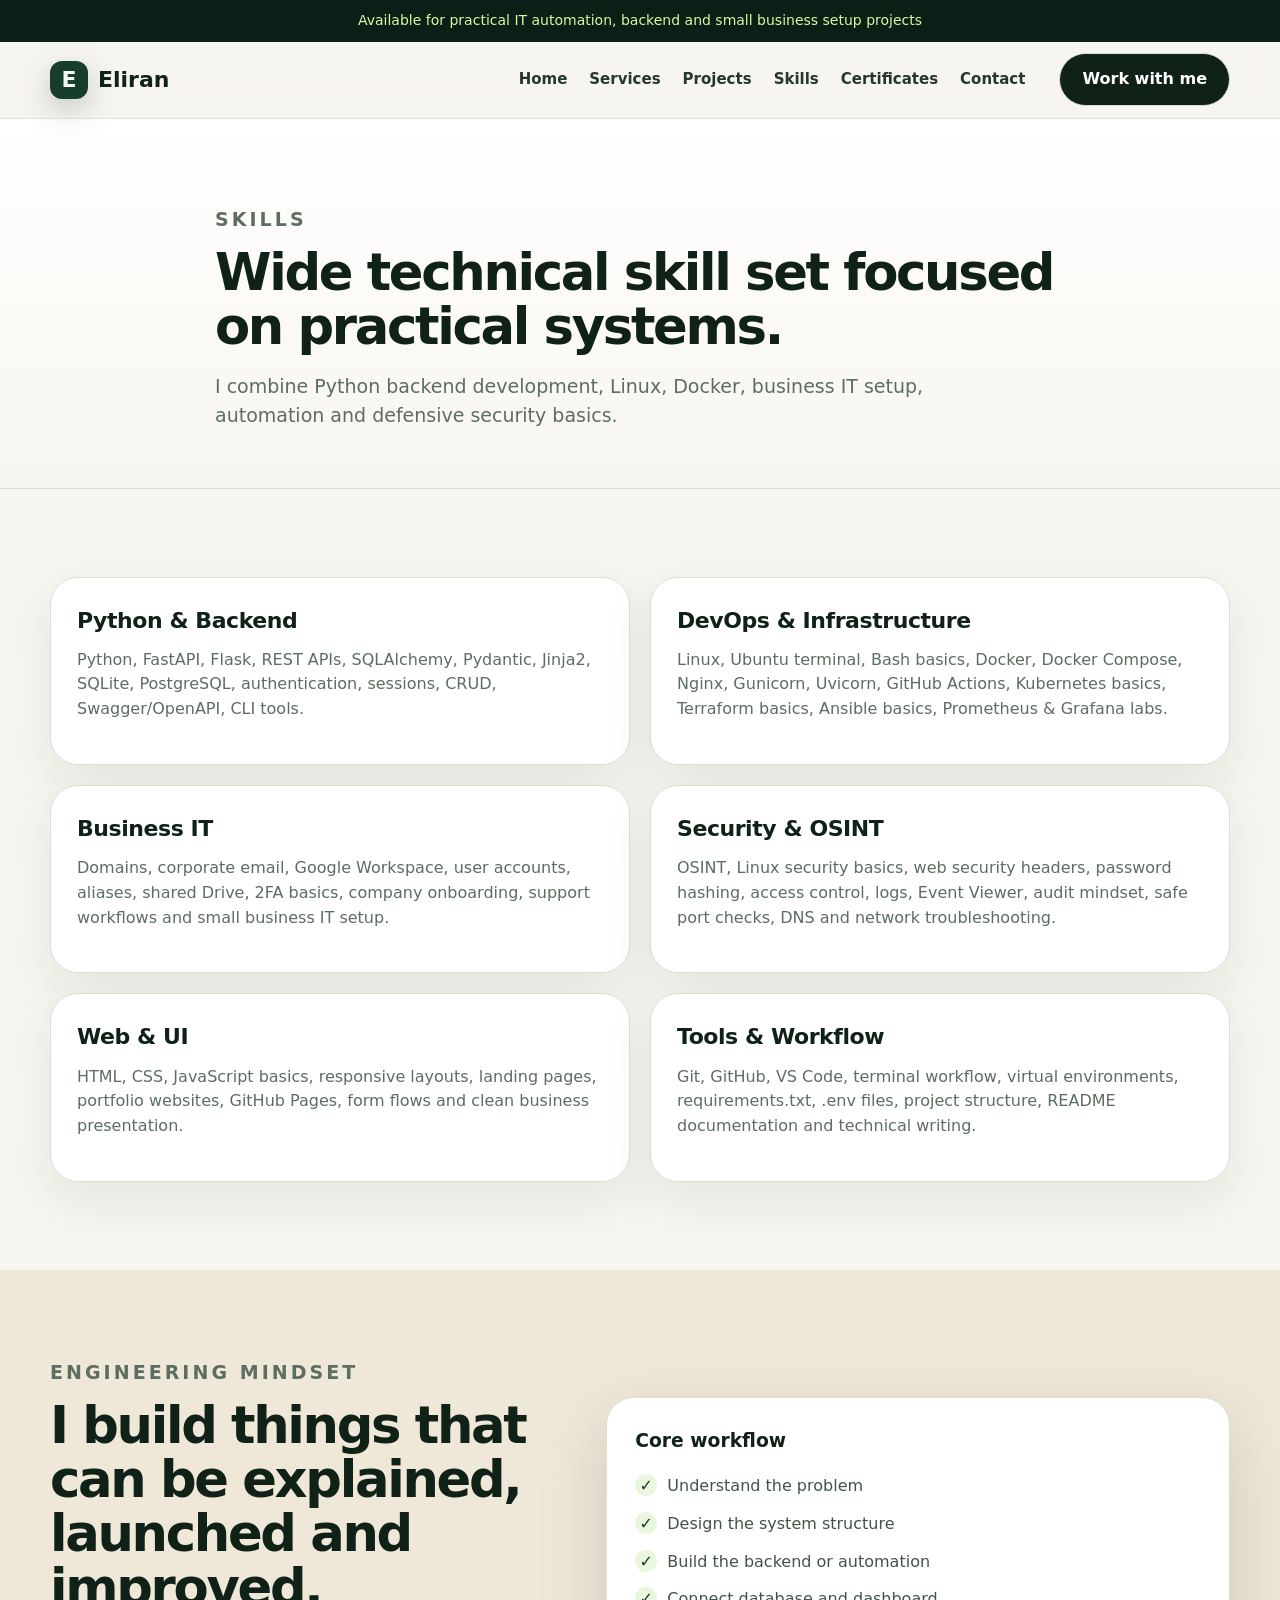
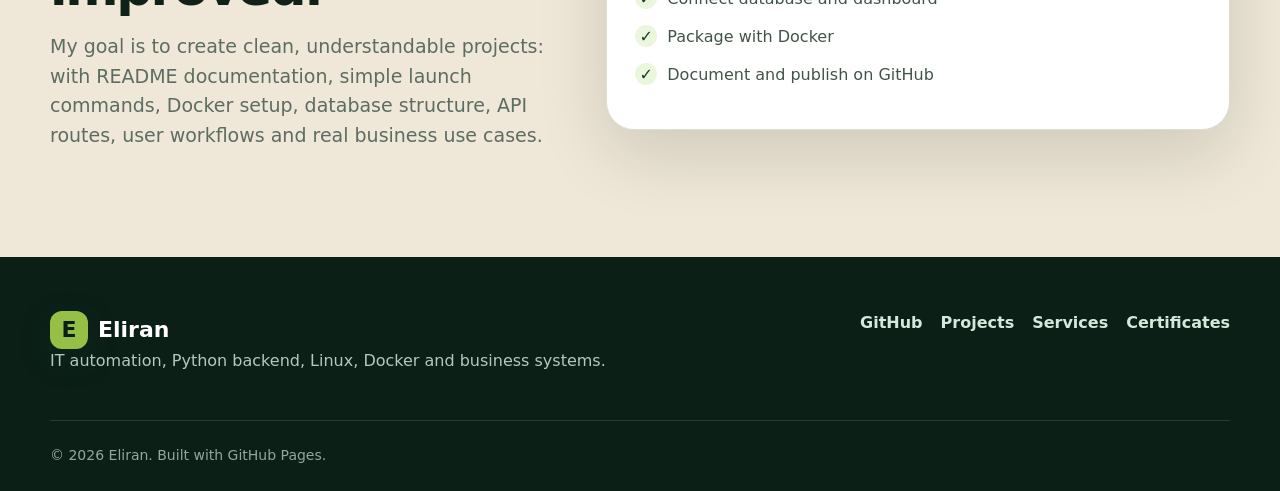
==== commit 14f0e778: "Update portfolio Shopify style" ====
--- a/about.html
+++ b/about.html
@@ -3,97 +3,64 @@
 <head>
   <meta charset="UTF-8" />
   <meta name="viewport" content="width=device-width, initial-scale=1.0" />
-  <meta name="description" content="About Eliran Balabekov technical profile" />
-  <title>About — Eliran Balabekov</title>
-  <link rel="preconnect" href="https://fonts.googleapis.com">
-  <link rel="preconnect" href="https://fonts.gstatic.com" crossorigin>
-  <link href="https://fonts.googleapis.com/css2?family=Inter:wght@400;600;700;800;900&display=swap" rel="stylesheet">
+  <meta name="description" content="Skills and technology stack: Python, FastAPI, Flask, Linux, Docker, Google Workspace, OSINT and DevOps" />
+  <title>Skills — Eliran</title>
   <link rel="stylesheet" href="assets/css/style.css" />
 </head>
 <body>
-  <div class="noise"></div>
-  <header class="site-header">
-  <nav class="nav">
-    <a class="brand" href="index.html" aria-label="Eliran Portfolio Home">
-      <span class="brand-mark">E</span>
-      <span>Eliran</span>
-    </a>
 
-    <button class="mobile-toggle" data-menu-toggle aria-label="Open menu">
-      <span></span><span></span><span></span>
-    </button>
-
+<header class="site-header" data-header>
+  <div class="top-strip">Available for practical IT automation, backend and small business setup projects</div>
+  <nav class="nav container">
+    <a class="brand" href="index.html" aria-label="Eliran home"><span class="brand-mark">E</span><span>Eliran</span></a>
+    <button class="nav-toggle" data-menu-toggle aria-label="Open menu"><span></span><span></span><span></span></button>
     <div class="nav-links" data-nav-links>
       <a href="index.html">Home</a>
-      <a href="about.html">About</a>
+      <a href="services.html">Services</a>
       <a href="projects.html">Projects</a>
+      <a href="about.html">Skills</a>
       <a href="certificates.html">Certificates</a>
       <a href="contact.html">Contact</a>
     </div>
-
-    <div class="nav-actions">
-      <a class="btn btn-primary" href="https://github.com/velik541" target="_blank" rel="noreferrer">GitHub</a>
-    </div>
+    <a class="nav-cta" href="contact.html">Work with me</a>
   </nav>
 </header>
+
+
 <main>
   <section class="page-hero">
-    <div class="container reveal">
-      <p class="eyebrow">About Me</p>
-      <h1 class="page-title">A hands-on IT builder with a strong engineering mindset.</h1>
-      <p class="page-subtitle">I focus on Python, Linux, DevOps, networking, automation and defensive cybersecurity. I learn deeply, build practical systems and document my work like real engineering projects.</p>
-    </div>
+    <div class="container narrow reveal"><p class="eyebrow">Skills</p><h1>Wide technical skill set focused on practical systems.</h1><p>I combine Python backend development, Linux, Docker, business IT setup, automation and defensive security basics.</p></div>
   </section>
+  <section class="section"><div class="container">
+<div class="skill-board">
+  <div class="skill-group reveal"><h3>Python & Backend</h3><p>Python, FastAPI, Flask, REST APIs, SQLAlchemy, Pydantic, Jinja2, SQLite, PostgreSQL, authentication, sessions, CRUD, Swagger/OpenAPI, CLI tools.</p></div>
+  <div class="skill-group reveal"><h3>DevOps & Infrastructure</h3><p>Linux, Ubuntu terminal, Bash basics, Docker, Docker Compose, Nginx, Gunicorn, Uvicorn, GitHub Actions, Kubernetes basics, Terraform basics, Ansible basics, Prometheus & Grafana labs.</p></div>
+  <div class="skill-group reveal"><h3>Business IT</h3><p>Domains, corporate email, Google Workspace, user accounts, aliases, shared Drive, 2FA basics, company onboarding, support workflows and small business IT setup.</p></div>
+  <div class="skill-group reveal"><h3>Security & OSINT</h3><p>OSINT, Linux security basics, web security headers, password hashing, access control, logs, Event Viewer, audit mindset, safe port checks, DNS and network troubleshooting.</p></div>
+  <div class="skill-group reveal"><h3>Web & UI</h3><p>HTML, CSS, JavaScript basics, responsive layouts, landing pages, portfolio websites, GitHub Pages, form flows and clean business presentation.</p></div>
+  <div class="skill-group reveal"><h3>Tools & Workflow</h3><p>Git, GitHub, VS Code, terminal workflow, virtual environments, requirements.txt, .env files, project structure, README documentation and technical writing.</p></div>
+</div>
+</div></section>
+  <section class="section beige"><div class="container split"><div class="section-copy reveal"><p class="eyebrow">Engineering mindset</p><h2>I build things that can be explained, launched and improved.</h2><p>My goal is to create clean, understandable projects: with README documentation, simple launch commands, Docker setup, database structure, API routes, user workflows and real business use cases.</p></div><div class="offer-card reveal"><h3>Core workflow</h3><ul class="check-list"><li>Understand the problem</li><li>Design the system structure</li><li>Build the backend or automation</li><li>Connect database and dashboard</li><li>Package with Docker</li><li>Document and publish on GitHub</li></ul></div></div></section>
+</main>
 
-  <section class="section-small">
-    <div class="container grid-2">
-      <div class="card reveal">
-        <h3>Who I Am</h3>
-        <p>My name is Eliran Balabekov. I build portfolio-grade technical projects that combine backend development, Linux systems, containers, networking and security thinking.</p>
-        <p style="margin-top:14px">I like understanding how systems work from the inside: services, ports, DNS, APIs, databases, infrastructure, logs, failures and security controls.</p>
-      </div>
-      <div class="card reveal">
-        <h3>How I Work</h3>
-        <p>I focus on projects that can be opened, reviewed, launched and improved. My goal is to write clear code, document the architecture and show real problem-solving ability.</p>
-        <div class="tags"><span class="tag">Clean structure</span><span class="tag">Real architecture</span><span class="tag">Debugging</span><span class="tag">Documentation</span></div>
-      </div>
-    </div>
-  </section>
 
-  <section class="section">
-    <div class="container">
-      <div class="section-head reveal">
-        <p class="eyebrow">Core Competencies</p>
-        <h2 class="section-title">Strong technical stack across several IT areas.</h2>
-      </div>
-      <div class="grid-3">
-        <div class="card reveal"><div class="icon">💻</div><h3>Backend Development</h3><p>Python, FastAPI, Flask, REST APIs, Telegram bots, SQLAlchemy, templates, tests, CLI tools and automation scripts.</p><div class="tags"><span class="tag">Python</span><span class="tag">FastAPI</span><span class="tag">Flask</span><span class="tag">SQL</span></div></div>
-        <div class="card reveal"><div class="icon">🐧</div><h3>Linux Administration</h3><p>Ubuntu/Linux terminal workflow, services, permissions, networking tools, package management, logs and system troubleshooting.</p><div class="tags"><span class="tag">Linux</span><span class="tag">Ubuntu</span><span class="tag">Terminal</span><span class="tag">Systemd</span></div></div>
-        <div class="card reveal"><div class="icon">⚙️</div><h3>DevOps Engineering</h3><p>Docker, Docker Compose, Nginx, Gunicorn, GitHub Actions, CI/CD, Kubernetes basics, Terraform, Ansible and monitoring concepts.</p><div class="tags"><span class="tag">Docker</span><span class="tag">Nginx</span><span class="tag">CI/CD</span><span class="tag">IaC</span></div></div>
-        <div class="card reveal"><div class="icon">🛡️</div><h3>Cybersecurity</h3><p>OSINT, Linux security, defensive checks, IOC extraction, password checks, HTTP security headers, logs and ethical investigation workflows.</p></div>
-        <div class="card reveal"><div class="icon">🌐</div><h3>Networking</h3><p>TCP/IP, DNS, HTTP/S, routing, ports, subnetting, VPN concepts, ping/traceroute/dig/nmap basics and network diagnostics.</p></div>
-        <div class="card reveal"><div class="icon">🤖</div><h3>AI Automation</h3><p>AI-assisted coding, prompt engineering, Telegram automation, data analysis ideas and integration planning for LLM-based tools.</p></div>
-      </div>
-    </div>
-  </section>
-
-  <section class="section-small">
-    <div class="container">
-      <div class="section-head reveal"><p class="eyebrow">Engineering Mindset</p><h2 class="section-title">What makes the profile strong.</h2></div>
-      <div class="timeline">
-        <div class="timeline-item reveal"><h3>End-to-end thinking</h3><p>I think about the full system: user flow, backend logic, database, deployment, logs, security, monitoring and documentation.</p></div>
-        <div class="timeline-item reveal"><h3>Debugging and troubleshooting</h3><p>I practice finding real causes of technical problems instead of only guessing: logs, services, network checks and step-by-step validation.</p></div>
-        <div class="timeline-item reveal"><h3>Security-first approach</h3><p>I study how to build and operate systems with safer configuration, better access control, careful secrets handling and defensive awareness.</p></div>
-        <div class="timeline-item reveal"><h3>Continuous improvement</h3><p>Every project is treated as a system that can be improved with tests, CI, Docker, README documentation and cleaner architecture.</p></div>
-      </div>
-    </div>
-  </section>
-</main>
 <footer class="footer">
   <div class="container footer-grid">
-    <p>© 2026 Eliran Balabekov. Built for GitHub Pages.</p>
-    <a href="https://github.com/velik541" target="_blank" rel="noreferrer">github.com/velik541</a>
+    <div>
+      <a class="brand footer-brand" href="index.html"><span class="brand-mark">E</span><span>Eliran</span></a>
+      <p>IT automation, Python backend, Linux, Docker and business systems.</p>
+    </div>
+    <div class="footer-links">
+      <a href="https://github.com/velik541" target="_blank" rel="noreferrer">GitHub</a>
+      <a href="projects.html">Projects</a>
+      <a href="services.html">Services</a>
+      <a href="certificates.html">Certificates</a>
+    </div>
   </div>
-</footer>  <script src="assets/js/main.js"></script>
+  <div class="container footer-bottom">© 2026 Eliran. Built with GitHub Pages.</div>
+</footer>
+<script src="assets/js/main.js"></script>
+
 </body>
-</html>
+</html>
--- a/assets/css/style.css
+++ b/assets/css/style.css
@@ -1,715 +1,18 @@
-/* =========================
-   Eliran Portfolio — Elite
-   Works on GitHub Pages, no build tools needed
-   ========================= */
 
-:root {
-  --bg: #050816;
-  --bg-2: #080d21;
-  --panel: rgba(14, 23, 46, 0.76);
-  --panel-2: rgba(15, 23, 42, 0.92);
-  --line: rgba(148, 163, 184, 0.18);
-  --text: #f8fafc;
-  --muted: #a8b3c7;
-  --blue: #37d5ff;
-  --blue-2: #2563eb;
-  --violet: #7c3aed;
-  --green: #22c55e;
-  --yellow: #facc15;
-  --danger: #fb7185;
-  --radius: 24px;
-  --shadow: 0 30px 100px rgba(0, 0, 0, 0.55);
+:root{
+  --green:#95bf47;
+  --green-dark:#173d2d;
+  --green-deep:#0b1f17;
+  --cream:#f7f5ef;
+  --sand:#efe7d7;
+  --ink:#102118;
+  --muted:#5d6d62;
+  --line:#d9dfd2;
+  --white:#fff;
+  --shadow:0 24px 70px rgba(15,31,23,.14);
+  --radius:28px;
 }
-
-* {
-  box-sizing: border-box;
-  margin: 0;
-  padding: 0;
-}
-
-html {
-  scroll-behavior: smooth;
-}
-
-body {
-  min-height: 100vh;
-  font-family: Inter, ui-sans-serif, system-ui, -apple-system, BlinkMacSystemFont, "Segoe UI", Arial, sans-serif;
-  background: var(--bg);
-  color: var(--text);
-  overflow-x: hidden;
-}
-
-body::before {
-  content: "";
-  position: fixed;
-  inset: 0;
-  z-index: -4;
-  background:
-    radial-gradient(circle at 15% 10%, rgba(55, 213, 255, 0.16), transparent 28%),
-    radial-gradient(circle at 88% 18%, rgba(124, 58, 237, 0.18), transparent 28%),
-    radial-gradient(circle at 55% 95%, rgba(37, 99, 235, 0.18), transparent 34%),
-    linear-gradient(145deg, #020617 0%, #071022 45%, #0b1024 100%);
-}
-
-body::after {
-  content: "";
-  position: fixed;
-  inset: 0;
-  z-index: -3;
-  background-image:
-    linear-gradient(rgba(148, 163, 184, 0.055) 1px, transparent 1px),
-    linear-gradient(90deg, rgba(148, 163, 184, 0.055) 1px, transparent 1px);
-  background-size: 52px 52px;
-  mask-image: radial-gradient(circle at center, black, transparent 78%);
-}
-
-a { color: inherit; text-decoration: none; }
-ul { list-style: none; }
-img { max-width: 100%; display: block; }
-
-.container {
-  width: min(1180px, calc(100% - 40px));
-  margin: 0 auto;
-}
-
-.noise {
-  position: fixed;
-  inset: 0;
-  pointer-events: none;
-  z-index: -2;
-  opacity: 0.045;
-  background-image: url("data:image/svg+xml,%3Csvg viewBox='0 0 260 260' xmlns='http://www.w3.org/2000/svg'%3E%3Cfilter id='noiseFilter'%3E%3CfeTurbulence type='fractalNoise' baseFrequency='0.85' numOctaves='3' stitchTiles='stitch'/%3E%3C/filter%3E%3Crect width='100%25' height='100%25' filter='url(%23noiseFilter)'/%3E%3C/svg%3E");
-}
-
-/* Header */
-.site-header {
-  position: fixed;
-  top: 16px;
-  left: 50%;
-  transform: translateX(-50%);
-  z-index: 50;
-  width: min(1180px, calc(100% - 32px));
-  border: 1px solid var(--line);
-  border-radius: 999px;
-  background: rgba(2, 6, 23, 0.62);
-  backdrop-filter: blur(18px);
-  box-shadow: 0 12px 40px rgba(0,0,0,0.35);
-}
-
-.nav {
-  min-height: 64px;
-  padding: 0 18px;
-  display: flex;
-  align-items: center;
-  justify-content: space-between;
-  gap: 18px;
-}
-
-.brand {
-  display: flex;
-  align-items: center;
-  gap: 12px;
-  font-weight: 800;
-  letter-spacing: -0.03em;
-}
-
-.brand-mark {
-  width: 42px;
-  height: 42px;
-  border-radius: 50%;
-  display: grid;
-  place-items: center;
-  color: #04111f;
-  font-weight: 950;
-  background:
-    radial-gradient(circle at 35% 25%, #fff 0 10%, transparent 11%),
-    linear-gradient(135deg, var(--blue), #7dd3fc 42%, #a78bfa 100%);
-  box-shadow: 0 0 36px rgba(55,213,255,.4);
-}
-
-.nav-links {
-  display: flex;
-  align-items: center;
-  gap: 4px;
-}
-
-.nav-links a {
-  padding: 10px 13px;
-  color: var(--muted);
-  border-radius: 999px;
-  font-size: 14px;
-  transition: 0.22s ease;
-}
-
-.nav-links a:hover,
-.nav-links a.active {
-  color: var(--text);
-  background: rgba(148, 163, 184, 0.1);
-}
-
-.nav-actions {
-  display: flex;
-  align-items: center;
-  gap: 10px;
-}
-
-.mobile-toggle {
-  display: none;
-  width: 42px;
-  height: 42px;
-  border: 0;
-  border-radius: 50%;
-  color: var(--text);
-  background: rgba(148, 163, 184, 0.12);
-}
-
-.mobile-toggle span {
-  display: block;
-  width: 18px;
-  height: 2px;
-  margin: 4px auto;
-  background: currentColor;
-  border-radius: 999px;
-}
-
-.btn {
-  display: inline-flex;
-  align-items: center;
-  justify-content: center;
-  gap: 10px;
-  min-height: 44px;
-  padding: 0 18px;
-  border-radius: 999px;
-  border: 1px solid rgba(255,255,255,0.14);
-  background: rgba(255,255,255,0.05);
-  color: var(--text);
-  font-weight: 700;
-  font-size: 14px;
-  transition: .22s ease;
-}
-
-.btn:hover {
-  transform: translateY(-2px);
-  border-color: rgba(55,213,255,.48);
-  box-shadow: 0 12px 40px rgba(55,213,255,.16);
-}
-
-.btn-primary {
-  color: #031525;
-  border: none;
-  background: linear-gradient(135deg, var(--blue), #8b5cf6);
-}
-
-/* Hero */
-.hero {
-  position: relative;
-  min-height: 100vh;
-  display: grid;
-  align-items: center;
-  padding: 122px 0 70px;
-}
-
-.hero-grid {
-  display: grid;
-  grid-template-columns: 1.04fr .96fr;
-  align-items: center;
-  gap: 60px;
-}
-
-.kicker {
-  display: inline-flex;
-  align-items: center;
-  gap: 9px;
-  padding: 8px 12px;
-  border: 1px solid rgba(55,213,255,.25);
-  border-radius: 999px;
-  color: #bae6fd;
-  background: rgba(14, 165, 233, .08);
-  font-size: 13px;
-  font-weight: 700;
-  margin-bottom: 22px;
-}
-
-.status-dot {
-  width: 8px;
-  height: 8px;
-  border-radius: 50%;
-  background: var(--green);
-  box-shadow: 0 0 18px rgba(34,197,94,.9);
-}
-
-.hero-title {
-  font-size: clamp(48px, 7.4vw, 104px);
-  line-height: .92;
-  letter-spacing: -0.085em;
-  max-width: 820px;
-}
-
-.gradient-text {
-  background: linear-gradient(135deg, #fff 0%, #dbeafe 26%, var(--blue) 55%, #a78bfa 100%);
-  -webkit-background-clip: text;
-  background-clip: text;
-  color: transparent;
-}
-
-.hero-subtitle {
-  margin-top: 26px;
-  max-width: 680px;
-  color: var(--muted);
-  font-size: clamp(17px, 2vw, 22px);
-  line-height: 1.65;
-}
-
-.hero-buttons {
-  margin-top: 34px;
-  display: flex;
-  flex-wrap: wrap;
-  gap: 13px;
-}
-
-.metrics {
-  display: grid;
-  grid-template-columns: repeat(3, minmax(0, 1fr));
-  gap: 14px;
-  margin-top: 36px;
-}
-
-.metric {
-  padding: 18px;
-  border: 1px solid var(--line);
-  border-radius: 20px;
-  background: rgba(15, 23, 42, 0.54);
-}
-
-.metric strong {
-  display: block;
-  font-size: 27px;
-  letter-spacing: -0.05em;
-}
-
-.metric span {
-  color: var(--muted);
-  font-size: 13px;
-}
-
-.orb-wrap {
-  min-height: 560px;
-  display: grid;
-  place-items: center;
-  position: relative;
-}
-
-.visualizer {
-  --size: 500px;
-  position: relative;
-  width: min(var(--size), 90vw);
-  aspect-ratio: 1;
-  border-radius: 50%;
-  display: grid;
-  place-items: center;
-  animation: float 6s ease-in-out infinite;
-}
-
-.visualizer::before {
-  content: "";
-  position: absolute;
-  inset: 12%;
-  border-radius: 50%;
-  background:
-    radial-gradient(circle at 40% 36%, rgba(255,255,255,.14), transparent 8%),
-    radial-gradient(circle at center, rgba(55, 213, 255, .18), transparent 52%),
-    linear-gradient(135deg, rgba(37,99,235,.3), rgba(124,58,237,.16));
-  filter: blur(2px);
-  box-shadow:
-    inset 0 0 70px rgba(55,213,255,.22),
-    0 0 140px rgba(37,99,235,.22);
-}
-
-.visualizer::after {
-  content: "";
-  position: absolute;
-  inset: 28%;
-  border-radius: 50%;
-  border: 1px solid rgba(255,255,255,.18);
-  box-shadow: inset 0 0 45px rgba(55,213,255,.16);
-}
-
-.ring {
-  position: absolute;
-  inset: 0;
-  border-radius: 50%;
-  animation: spin 36s linear infinite;
-}
-
-.bar {
-  position: absolute;
-  left: 50%;
-  top: 50%;
-  width: 5px;
-  height: 88px;
-  transform-origin: 50% calc(var(--radius-bar) * -1);
-  border-radius: 999px;
-  background: linear-gradient(to top, rgba(55,213,255,.12), rgba(55,213,255,.95), #fff);
-  box-shadow: 0 0 18px rgba(55,213,255,.5);
-  opacity: .85;
-  animation: equalize 1.45s ease-in-out infinite;
-}
-
-.core {
-  position: relative;
-  z-index: 3;
-  width: 210px;
-  height: 210px;
-  border-radius: 50%;
-  display: grid;
-  place-items: center;
-  border: 1px solid rgba(255,255,255,.2);
-  background:
-    radial-gradient(circle at 38% 30%, rgba(255,255,255,.22), transparent 12%),
-    linear-gradient(145deg, rgba(15,23,42,.96), rgba(2,6,23,.96));
-  box-shadow: var(--shadow), inset 0 0 50px rgba(55,213,255,.09);
-}
-
-.core-inner {
-  width: 124px;
-  height: 124px;
-  border-radius: 50%;
-  display: grid;
-  place-items: center;
-  color: #031525;
-  font-size: 54px;
-  font-weight: 950;
-  letter-spacing: -0.08em;
-  background: conic-gradient(from 220deg, #fff, #94a3b8, #f8fafc, #38bdf8, #fff);
-  box-shadow: 0 0 70px rgba(56,189,248,.36);
-}
-
-.core-label {
-  position: absolute;
-  bottom: -42px;
-  padding: 9px 14px;
-  border-radius: 999px;
-  border: 1px solid var(--line);
-  color: var(--muted);
-  background: rgba(2,6,23,.7);
-  backdrop-filter: blur(12px);
-  font-size: 12px;
-  font-weight: 700;
-  letter-spacing: .12em;
-  text-transform: uppercase;
-}
-
-.orb-card {
-  position: absolute;
-  z-index: 4;
-  width: 230px;
-  padding: 16px;
-  border-radius: 22px;
-  border: 1px solid var(--line);
-  background: rgba(15,23,42,.76);
-  backdrop-filter: blur(16px);
-  box-shadow: 0 20px 70px rgba(0,0,0,.35);
-}
-
-.orb-card strong { display: block; margin-bottom: 4px; }
-.orb-card span { color: var(--muted); font-size: 13px; line-height: 1.5; }
-.orb-card.one { left: 0; top: 80px; }
-.orb-card.two { right: 0; bottom: 95px; }
-
-/* Shared sections */
-.section {
-  padding: 96px 0;
-  position: relative;
-}
-
-.section-small {
-  padding: 70px 0;
-}
-
-.section-head {
-  max-width: 760px;
-  margin-bottom: 34px;
-}
-
-.eyebrow {
-  color: var(--blue);
-  font-weight: 850;
-  letter-spacing: .16em;
-  text-transform: uppercase;
-  font-size: 12px;
-  margin-bottom: 12px;
-}
-
-.section-title {
-  font-size: clamp(34px, 5vw, 64px);
-  line-height: 1;
-  letter-spacing: -0.06em;
-}
-
-.section-text {
-  color: var(--muted);
-  font-size: 17px;
-  line-height: 1.75;
-  margin-top: 18px;
-}
-
-.grid-2 {
-  display: grid;
-  grid-template-columns: repeat(2, minmax(0, 1fr));
-  gap: 22px;
-}
-
-.grid-3 {
-  display: grid;
-  grid-template-columns: repeat(3, minmax(0, 1fr));
-  gap: 22px;
-}
-
-.card {
-  border: 1px solid var(--line);
-  border-radius: var(--radius);
-  background: var(--panel);
-  backdrop-filter: blur(18px);
-  padding: 26px;
-  box-shadow: 0 20px 60px rgba(0,0,0,.24);
-  position: relative;
-  overflow: hidden;
-}
-
-.card::before {
-  content: "";
-  position: absolute;
-  inset: 0;
-  background: linear-gradient(135deg, rgba(55,213,255,.09), transparent 34%, rgba(124,58,237,.08));
-  opacity: 0;
-  transition: .25s ease;
-  pointer-events: none;
-}
-
-.card:hover::before { opacity: 1; }
-.card > * { position: relative; z-index: 1; }
-.card h3 { font-size: 21px; letter-spacing: -0.035em; margin-bottom: 12px; }
-.card p { color: var(--muted); line-height: 1.72; }
-
-.icon {
-  width: 52px;
-  height: 52px;
-  border-radius: 17px;
-  display: grid;
-  place-items: center;
-  margin-bottom: 18px;
-  font-size: 24px;
-  background: rgba(55,213,255,.1);
-  border: 1px solid rgba(55,213,255,.2);
-}
-
-.tags {
-  display: flex;
-  flex-wrap: wrap;
-  gap: 8px;
-  margin-top: 18px;
-}
-
-.tag {
-  display: inline-flex;
-  align-items: center;
-  min-height: 30px;
-  padding: 0 11px;
-  border: 1px solid rgba(148, 163, 184, .16);
-  border-radius: 999px;
-  color: #cbd5e1;
-  background: rgba(148, 163, 184, .08);
-  font-size: 12px;
-  font-weight: 750;
-}
-
-.project-card {
-  min-height: 100%;
-  display: flex;
-  flex-direction: column;
-}
-
-.project-top {
-  display: flex;
-  align-items: center;
-  justify-content: space-between;
-  gap: 14px;
-  margin-bottom: 18px;
-}
-
-.project-badge {
-  color: #031525;
-  background: linear-gradient(135deg, #38bdf8, #a78bfa);
-  border-radius: 999px;
-  padding: 7px 10px;
-  font-size: 12px;
-  font-weight: 900;
-}
-
-.project-card .btn {
-  margin-top: auto;
-  width: fit-content;
-}
-
-.cert-grid {
-  display: grid;
-  grid-template-columns: repeat(3, minmax(0, 1fr));
-  gap: 22px;
-}
-
-.cert-card {
-  padding: 0;
-  overflow: hidden;
-}
-
-.cert-thumb {
-  height: 330px;
-  overflow: hidden;
-  background: #3142f3;
-  border-bottom: 1px solid var(--line);
-}
-
-.cert-thumb img {
-  width: 100%;
-  height: 100%;
-  object-fit: cover;
-  object-position: center;
-  transition: .35s ease;
-}
-
-.cert-card:hover img { transform: scale(1.04); }
-.cert-body { padding: 22px; }
-.cert-meta { color: var(--muted); font-size: 13px; margin-bottom: 8px; }
-.cert-title { font-size: 20px; letter-spacing: -0.04em; line-height: 1.18; }
-
-.timeline {
-  border-left: 1px solid var(--line);
-  padding-left: 28px;
-}
-
-.timeline-item {
-  position: relative;
-  padding-bottom: 30px;
-}
-
-.timeline-item:last-child { padding-bottom: 0; }
-.timeline-item::before {
-  content: "";
-  position: absolute;
-  left: -37px;
-  top: 6px;
-  width: 16px;
-  height: 16px;
-  border-radius: 50%;
-  background: var(--blue);
-  box-shadow: 0 0 24px rgba(55,213,255,.8);
-}
-
-.timeline-item h3 { margin-bottom: 8px; }
-.timeline-item p { color: var(--muted); line-height: 1.7; }
-
-.footer {
-  padding: 50px 0;
-  border-top: 1px solid var(--line);
-  background: rgba(2,6,23,.55);
-}
-.footer-grid {
-  display: flex;
-  align-items: center;
-  justify-content: space-between;
-  gap: 20px;
-  color: var(--muted);
-}
-
-.page-hero {
-  padding: 148px 0 66px;
-}
-
-.page-title {
-  max-width: 900px;
-  font-size: clamp(44px, 7vw, 88px);
-  line-height: .92;
-  letter-spacing: -0.08em;
-}
-
-.page-subtitle {
-  max-width: 760px;
-  margin-top: 24px;
-  color: var(--muted);
-  font-size: 18px;
-  line-height: 1.75;
-}
-
-.contact-box {
-  display: grid;
-  gap: 18px;
-}
-
-.contact-row {
-  display: flex;
-  justify-content: space-between;
-  gap: 20px;
-  padding: 18px;
-  border-radius: 18px;
-  border: 1px solid var(--line);
-  background: rgba(255,255,255,.035);
-}
-.contact-row span { color: var(--muted); }
-.contact-row strong { text-align: right; }
-
-.reveal {
-  opacity: 0;
-  transform: translateY(22px);
-  transition: opacity .7s ease, transform .7s ease;
-}
-.reveal.show {
-  opacity: 1;
-  transform: translateY(0);
-}
-
-@keyframes spin { to { transform: rotate(360deg); } }
-@keyframes float { 0%,100% { transform: translateY(0); } 50% { transform: translateY(-16px); } }
-@keyframes equalize {
-  0%,100% { height: 74px; opacity: .44; filter: hue-rotate(0deg); }
-  45% { height: var(--h); opacity: 1; filter: hue-rotate(28deg); }
-}
-
-@media (max-width: 980px) {
-  .site-header { top: 10px; border-radius: 28px; }
-  .nav { flex-wrap: wrap; padding: 10px 14px; }
-  .mobile-toggle { display: block; }
-  .nav-links {
-    order: 3;
-    width: 100%;
-    display: none;
-    flex-direction: column;
-    align-items: stretch;
-    padding: 8px 0 4px;
-  }
-  .nav-links.open { display: flex; }
-  .nav-links a { padding: 13px 14px; }
-  .nav-actions .btn { display: none; }
-  .hero-grid, .grid-2, .grid-3, .cert-grid { grid-template-columns: 1fr; }
-  .hero { padding-top: 132px; }
-  .orb-wrap { min-height: 500px; }
-  .orb-card.one { left: 12px; top: 40px; }
-  .orb-card.two { right: 12px; bottom: 40px; }
-  .metrics { grid-template-columns: 1fr; }
-  .cert-thumb { height: 420px; }
-}
-
-@media (max-width: 560px) {
-  .container { width: min(100% - 24px, 1180px); }
-  .hero-title, .page-title { letter-spacing: -0.06em; }
-  .visualizer { --size: 360px; }
-  .bar { width: 4px; }
-  .core { width: 160px; height: 160px; }
-  .core-inner { width: 96px; height: 96px; font-size: 42px; }
-  .orb-card { position: relative; width: 100%; margin: 14px 0; left: auto !important; right: auto !important; top: auto !important; bottom: auto !important; }
-  .orb-wrap { min-height: auto; display: block; }
-  .visualizer { margin: 34px auto; }
-  .section { padding: 70px 0; }
-  .cert-thumb { height: 360px; }
-  .contact-row { flex-direction: column; }
-  .contact-row strong { text-align: left; }
-}
+*{box-sizing:border-box}
+html{scroll-behavior:smooth}
+body{margin:0;font-family:Inter,ui-sans-serif,system-ui,-apple-system,BlinkMacSystemFont,"Segoe UI",Arial,sans-serif;background:var(--cream);color:var(--ink);line-height:1.55}
+a{color:inherit;text-decoration:none}img{max-width:100%;display:block}.container{width:min(1180px,calc(100% - 40px));margin:0 auto}.narrow{max-width:850px}.top-strip{background:var(--green-deep);color:#d9f99d;text-align:center;font-size:14px;padding:10px 16px}.site-header{position:sticky;top:0;z-index:50;background:rgba(247,245,239,.88);backdrop-filter:blur(18px);border-bottom:1px solid rgba(217,223,210,.75)}.nav{height:76px;display:flex;align-items:center;gap:26px}.brand{display:flex;align-items:center;gap:10px;font-weight:850;font-size:22px}.brand-mark{width:38px;height:38px;border-radius:12px;background:var(--green-dark);color:var(--cream);display:grid;place-items:center;box-shadow:0 10px 30px rgba(23,61,45,.25)}.nav-links{display:flex;gap:22px;margin-left:auto;align-items:center}.nav-links a{font-weight:650;color:#26382e;font-size:15px}.nav-links a:hover{color:var(--green-dark)}.nav-cta,.btn{display:inline-flex;align-items:center;justify-content:center;gap:10px;border-radius:999px;padding:13px 22px;font-weight:800;border:1px solid var(--line);transition:.22s ease}.nav-cta{background:var(--ink);color:var(--white);margin-left:8px}.nav-cta:hover,.btn-primary:hover{transform:translateY(-2px);box-shadow:0 18px 45px rgba(23,61,45,.24)}.btn-primary{background:var(--green-dark);color:#fff;border-color:var(--green-dark)}.btn-secondary{background:#fff;color:var(--ink)}.btn-light{background:#fff;color:var(--green-deep);border-color:#fff}.btn-outline-light{border-color:rgba(255,255,255,.28);color:#fff}.nav-toggle{display:none;background:transparent;border:0;margin-left:auto}.nav-toggle span{display:block;width:26px;height:2px;background:var(--ink);margin:6px 0}.hero{padding:88px 0 70px}.hero-grid{display:grid;grid-template-columns:1.02fr .98fr;gap:54px;align-items:center}.hero-badge{display:inline-flex;align-items:center;gap:9px;background:#fff;border:1px solid var(--line);border-radius:999px;padding:9px 14px;font-weight:750;font-size:14px;color:#354a3d;margin-bottom:22px}.hero-badge span{width:9px;height:9px;border-radius:999px;background:var(--green)}h1,h2,h3,p{margin-top:0}.hero h1{font-size:clamp(46px,6vw,82px);line-height:.98;letter-spacing:-.06em;margin-bottom:24px}.hero h1 em{font-style:normal;color:var(--green-dark);position:relative}.hero h1 em:after{content:"";position:absolute;left:0;right:0;bottom:5px;height:14px;background:rgba(149,191,71,.35);z-index:-1;border-radius:999px}.hero-text,.page-hero p,.section-copy p,.section-head p{font-size:19px;color:var(--muted);max-width:710px}.hero-actions{display:flex;gap:12px;flex-wrap:wrap;margin:30px 0}.trust-row{display:grid;grid-template-columns:repeat(3,1fr);gap:12px;max-width:620px}.trust-row div{background:#fff;border:1px solid var(--line);border-radius:22px;padding:18px}.trust-row strong{font-size:30px;display:block;color:var(--green-dark)}.trust-row span{color:var(--muted);font-size:14px;font-weight:650}.hero-visual{position:relative}.hero-visual img{border-radius:38px;box-shadow:var(--shadow);border:1px solid rgba(16,33,24,.08)}.floating-card{position:absolute;background:#fff;border:1px solid var(--line);border-radius:22px;padding:16px 18px;box-shadow:0 18px 45px rgba(16,33,24,.16)}.floating-card strong{display:block}.floating-card span{font-size:13px;color:var(--muted)}.fc-1{left:-22px;top:68px}.fc-2{right:-18px;bottom:58px}.section{padding:88px 0}.section-small{padding:60px 0}.beige{background:var(--sand)}.section-head{max-width:840px;margin-bottom:38px}.eyebrow{text-transform:uppercase;letter-spacing:.16em;color:var(--green-dark);font-size:13px;font-weight:900;margin-bottom:12px}.eyebrow.light{color:#d9f99d}.section h2,.page-hero h1{font-size:clamp(34px,4vw,58px);line-height:1.05;letter-spacing:-.045em;margin-bottom:18px}.logos-section{padding:28px 0;background:#fff;border-top:1px solid var(--line);border-bottom:1px solid var(--line)}.logos-wrap{display:flex;gap:14px;flex-wrap:wrap;justify-content:center}.logos-wrap span{font-weight:850;color:#526356;background:var(--cream);border:1px solid var(--line);padding:10px 16px;border-radius:999px}.split{display:grid;grid-template-columns:.9fr 1.1fr;gap:46px;align-items:center}.split.reverse{grid-template-columns:1fr 1fr}.mini-grid{display:grid;grid-template-columns:repeat(2,1fr);gap:16px}.mini-grid div,.offer-card,.contact-card{background:#fff;border:1px solid var(--line);border-radius:var(--radius);padding:28px;box-shadow:var(--shadow)}.mini-grid strong{display:block;font-size:20px;margin-bottom:8px}.mini-grid span{color:var(--muted)}.link-arrow{font-weight:900;color:var(--green-dark)}.link-arrow:after{content:" →"}.service-grid{display:grid;grid-template-columns:repeat(3,1fr);gap:18px}.service-card,.project-card,.skill-group,.certificate-card{background:#fff;border:1px solid var(--line);border-radius:var(--radius);padding:26px;box-shadow:0 18px 52px rgba(16,33,24,.08);transition:.22s ease}.service-card:hover,.project-card:hover,.skill-group:hover{transform:translateY(-5px);box-shadow:var(--shadow)}.service-icon{width:52px;height:52px;border-radius:18px;background:#eaf7dc;display:grid;place-items:center;font-size:27px;margin-bottom:18px}.service-card h3,.project-card h3,.skill-group h3{font-size:22px;margin-bottom:10px;letter-spacing:-.02em}.service-card p,.project-card p,.skill-group p,.certificate-card p,.contact-card p{color:var(--muted)}.service-card ul{padding-left:18px;color:#415348;margin:18px 0 0}.service-card li{margin:6px 0}.dark-panel{background:var(--green-deep);color:#fff}.dark-panel p{color:#c7d7ce}.stack-card{background:#fff;border-radius:38px;padding:18px;box-shadow:0 24px 80px rgba(0,0,0,.28)}.project-grid{display:grid;grid-template-columns:repeat(2,1fr);gap:20px}.project-card.featured{grid-column:span 2;background:#eaf7dc}.project-tag{display:inline-flex;background:#f0e8d8;border:1px solid var(--line);border-radius:999px;padding:8px 12px;font-size:12px;font-weight:900;color:var(--green-dark);margin-bottom:16px;text-transform:uppercase;letter-spacing:.08em}.pill-row{display:flex;gap:8px;flex-wrap:wrap;margin:18px 0}.pill-row span{background:#f7f5ef;border:1px solid var(--line);border-radius:999px;padding:8px 12px;font-weight:800;font-size:13px}.project-card a{color:var(--green-dark);font-weight:900}.cta-card{background:var(--green-dark);color:#fff;border-radius:42px;padding:50px;display:flex;align-items:center;justify-content:space-between;gap:28px;box-shadow:var(--shadow)}.cta-card p{color:#d9f99d}.page-hero{padding:86px 0 38px;background:linear-gradient(180deg,#fff, var(--cream));border-bottom:1px solid var(--line)}.skill-board{display:grid;grid-template-columns:repeat(2,1fr);gap:20px}.check-list{list-style:none;padding:0;margin:0}.check-list li{position:relative;padding-left:32px;margin:13px 0;color:#425448}.check-list li:before{content:"✓";position:absolute;left:0;top:0;width:22px;height:22px;border-radius:999px;background:#eaf7dc;color:var(--green-dark);display:grid;place-items:center;font-weight:900}.certificate-grid{display:grid;grid-template-columns:repeat(3,1fr);gap:22px}.certificate-card{padding:0;overflow:hidden}.certificate-card img{aspect-ratio:1/1.42;object-fit:cover;object-position:top}.certificate-card div{padding:20px}.contact-grid{display:grid;grid-template-columns:1fr 1fr;gap:22px}.footer{background:var(--green-deep);color:#d5e8db;padding:54px 0 24px}.footer-grid{display:flex;justify-content:space-between;gap:26px;border-bottom:1px solid rgba(255,255,255,.12);padding-bottom:30px}.footer-brand{color:#fff}.footer .brand-mark{background:var(--green);color:var(--green-deep)}.footer p{color:#b5c8bc}.footer-links{display:flex;gap:18px;flex-wrap:wrap}.footer-links a{font-weight:800}.footer-bottom{padding-top:24px;color:#90a79a;font-size:14px}.reveal{opacity:0;transform:translateY(18px);transition:.6s ease}.reveal.is-visible{opacity:1;transform:none}@media(max-width:960px){.hero-grid,.split,.split.reverse,.contact-grid{grid-template-columns:1fr}.service-grid{grid-template-columns:repeat(2,1fr)}.certificate-grid{grid-template-columns:1fr 1fr}.nav-links,.nav-cta{display:none}.nav-toggle{display:block}.nav-links.is-open{display:flex;position:absolute;left:20px;right:20px;top:112px;background:#fff;border:1px solid var(--line);border-radius:24px;box-shadow:var(--shadow);padding:20px;flex-direction:column}.fc-1,.fc-2{display:none}}@media(max-width:640px){.container{width:min(100% - 28px,1180px)}.hero{padding:54px 0}.trust-row,.mini-grid,.service-grid,.project-grid,.skill-board,.certificate-grid{grid-template-columns:1fr}.project-card.featured{grid-column:auto}.cta-card{display:block;padding:32px}.hero h1{font-size:42px}.top-strip{font-size:12px}.nav{height:68px}.page-hero{padding:54px 0 28px}}
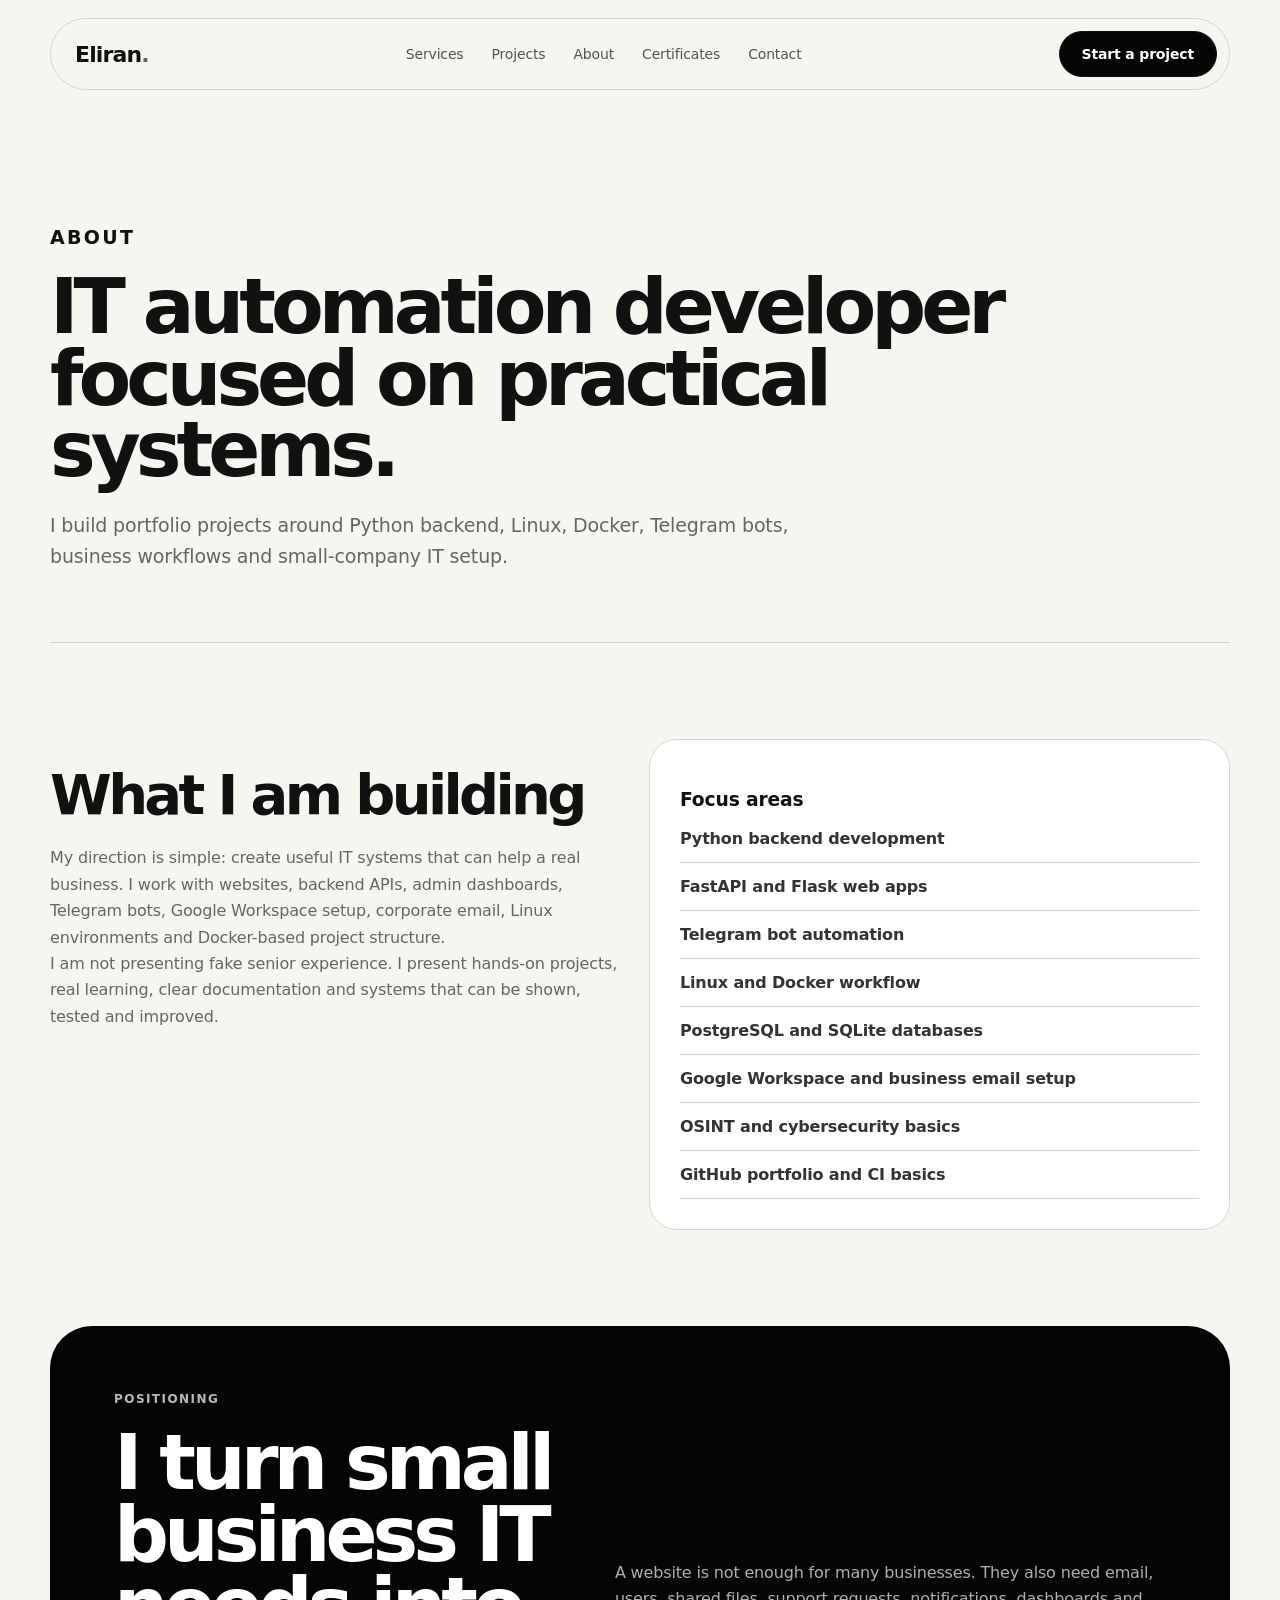
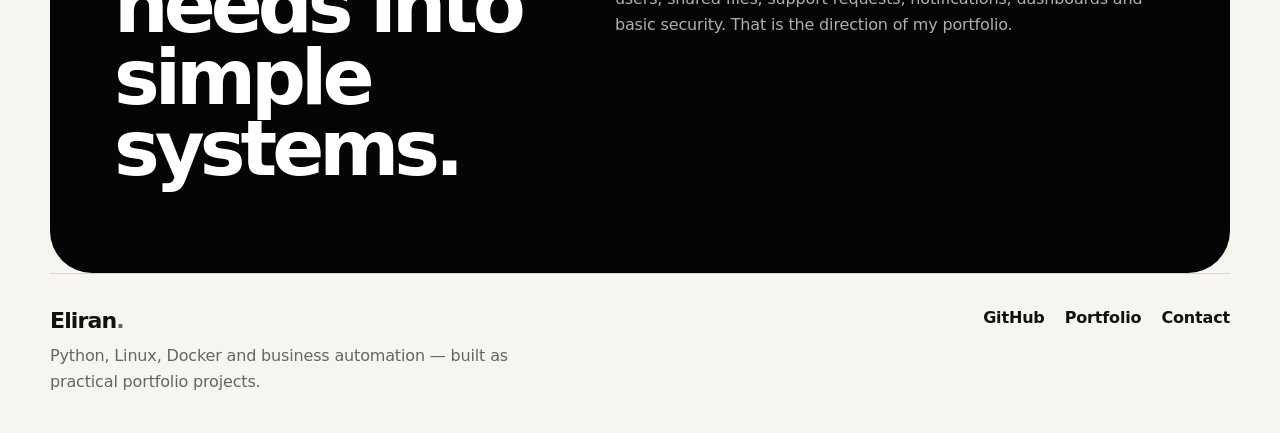
==== commit 37721f51: "Update portfolio black white minimal style" ====
--- a/about.html
+++ b/about.html
@@ -1,66 +1,90 @@
-<!DOCTYPE html>
+<!doctype html>
 <html lang="en">
 <head>
-  <meta charset="UTF-8" />
-  <meta name="viewport" content="width=device-width, initial-scale=1.0" />
-  <meta name="description" content="Skills and technology stack: Python, FastAPI, Flask, Linux, Docker, Google Workspace, OSINT and DevOps" />
-  <title>Skills — Eliran</title>
+  <meta charset="utf-8" />
+  <meta name="viewport" content="width=device-width, initial-scale=1" />
+  <meta name="description" content="Eliran — IT automation, Python backend, Linux, Docker, Telegram bots and business systems." />
+  <title>About — Eliran</title>
   <link rel="stylesheet" href="assets/css/style.css" />
 </head>
 <body>
-
-<header class="site-header" data-header>
-  <div class="top-strip">Available for practical IT automation, backend and small business setup projects</div>
-  <nav class="nav container">
-    <a class="brand" href="index.html" aria-label="Eliran home"><span class="brand-mark">E</span><span>Eliran</span></a>
-    <button class="nav-toggle" data-menu-toggle aria-label="Open menu"><span></span><span></span><span></span></button>
-    <div class="nav-links" data-nav-links>
-      <a href="index.html">Home</a>
-      <a href="services.html">Services</a>
-      <a href="projects.html">Projects</a>
-      <a href="about.html">Skills</a>
-      <a href="certificates.html">Certificates</a>
-      <a href="contact.html">Contact</a>
-    </div>
-    <a class="nav-cta" href="contact.html">Work with me</a>
+  <div class="page-shell">
+    
+<header class="site-header">
+  <a class="brand" href="index.html" aria-label="Eliran home">Eliran<span>.</span></a>
+  <nav class="nav" aria-label="Main navigation">
+    <a href="services.html">Services</a>
+    <a href="projects.html">Projects</a>
+    <a href="about.html">About</a>
+    <a href="certificates.html">Certificates</a>
+    <a href="contact.html">Contact</a>
   </nav>
+  <a class="nav-cta" href="contact.html">Start a project</a>
+  <button class="menu-btn" aria-label="Open menu">☰</button>
 </header>
 
+    <main>
 
-<main>
-  <section class="page-hero">
-    <div class="container narrow reveal"><p class="eyebrow">Skills</p><h1>Wide technical skill set focused on practical systems.</h1><p>I combine Python backend development, Linux, Docker, business IT setup, automation and defensive security basics.</p></div>
-  </section>
-  <section class="section"><div class="container">
-<div class="skill-board">
-  <div class="skill-group reveal"><h3>Python & Backend</h3><p>Python, FastAPI, Flask, REST APIs, SQLAlchemy, Pydantic, Jinja2, SQLite, PostgreSQL, authentication, sessions, CRUD, Swagger/OpenAPI, CLI tools.</p></div>
-  <div class="skill-group reveal"><h3>DevOps & Infrastructure</h3><p>Linux, Ubuntu terminal, Bash basics, Docker, Docker Compose, Nginx, Gunicorn, Uvicorn, GitHub Actions, Kubernetes basics, Terraform basics, Ansible basics, Prometheus & Grafana labs.</p></div>
-  <div class="skill-group reveal"><h3>Business IT</h3><p>Domains, corporate email, Google Workspace, user accounts, aliases, shared Drive, 2FA basics, company onboarding, support workflows and small business IT setup.</p></div>
-  <div class="skill-group reveal"><h3>Security & OSINT</h3><p>OSINT, Linux security basics, web security headers, password hashing, access control, logs, Event Viewer, audit mindset, safe port checks, DNS and network troubleshooting.</p></div>
-  <div class="skill-group reveal"><h3>Web & UI</h3><p>HTML, CSS, JavaScript basics, responsive layouts, landing pages, portfolio websites, GitHub Pages, form flows and clean business presentation.</p></div>
-  <div class="skill-group reveal"><h3>Tools & Workflow</h3><p>Git, GitHub, VS Code, terminal workflow, virtual environments, requirements.txt, .env files, project structure, README documentation and technical writing.</p></div>
-</div>
-</div></section>
-  <section class="section beige"><div class="container split"><div class="section-copy reveal"><p class="eyebrow">Engineering mindset</p><h2>I build things that can be explained, launched and improved.</h2><p>My goal is to create clean, understandable projects: with README documentation, simple launch commands, Docker setup, database structure, API routes, user workflows and real business use cases.</p></div><div class="offer-card reveal"><h3>Core workflow</h3><ul class="check-list"><li>Understand the problem</li><li>Design the system structure</li><li>Build the backend or automation</li><li>Connect database and dashboard</li><li>Package with Docker</li><li>Document and publish on GitHub</li></ul></div></div></section>
-</main>
+<section class="page-hero slim">
+  <p class="eyebrow">About</p>
+  <h1>IT automation developer focused on practical systems.</h1>
+  <p>I build portfolio projects around Python backend, Linux, Docker, Telegram bots, business workflows and small-company IT setup.</p>
+</section>
 
+<section class="section about-grid">
+  <div class="about-copy">
+    <h2>What I am building</h2>
+    <p>
+      My direction is simple: create useful IT systems that can help a real business.
+      I work with websites, backend APIs, admin dashboards, Telegram bots, Google Workspace setup,
+      corporate email, Linux environments and Docker-based project structure.
+    </p>
+    <p>
+      I am not presenting fake senior experience. I present hands-on projects, real learning,
+      clear documentation and systems that can be shown, tested and improved.
+    </p>
+  </div>
+  <div class="about-card">
+    <h3>Focus areas</h3>
+    <ul class="clean-list">
+      <li>Python backend development</li>
+      <li>FastAPI and Flask web apps</li>
+      <li>Telegram bot automation</li>
+      <li>Linux and Docker workflow</li>
+      <li>PostgreSQL and SQLite databases</li>
+      <li>Google Workspace and business email setup</li>
+      <li>OSINT and cybersecurity basics</li>
+      <li>GitHub portfolio and CI basics</li>
+    </ul>
+  </div>
+</section>
 
+<section class="section black-block split-section">
+  <div>
+    <p class="eyebrow light">Positioning</p>
+    <h2>I turn small business IT needs into simple systems.</h2>
+  </div>
+  <p>
+    A website is not enough for many businesses. They also need email, users, shared files,
+    support requests, notifications, dashboards and basic security. That is the direction of my portfolio.
+  </p>
+</section>
+
+    </main>
+    
 <footer class="footer">
-  <div class="container footer-grid">
-    <div>
-      <a class="brand footer-brand" href="index.html"><span class="brand-mark">E</span><span>Eliran</span></a>
-      <p>IT automation, Python backend, Linux, Docker and business systems.</p>
-    </div>
-    <div class="footer-links">
-      <a href="https://github.com/velik541" target="_blank" rel="noreferrer">GitHub</a>
-      <a href="projects.html">Projects</a>
-      <a href="services.html">Services</a>
-      <a href="certificates.html">Certificates</a>
-    </div>
+  <div>
+    <a class="footer-brand" href="index.html">Eliran<span>.</span></a>
+    <p>Python, Linux, Docker and business automation — built as practical portfolio projects.</p>
   </div>
-  <div class="container footer-bottom">© 2026 Eliran. Built with GitHub Pages.</div>
+  <div class="footer-links">
+    <a href="https://github.com/velik541" target="_blank" rel="noreferrer">GitHub</a>
+    <a href="https://velik541.github.io" target="_blank" rel="noreferrer">Portfolio</a>
+    <a href="contact.html">Contact</a>
+  </div>
 </footer>
-<script src="assets/js/main.js"></script>
 
+  </div>
+  <script src="assets/js/main.js"></script>
 </body>
-</html>+</html>
--- a/assets/css/style.css
+++ b/assets/css/style.css
@@ -1,18 +1,247 @@
 
-:root{
-  --green:#95bf47;
-  --green-dark:#173d2d;
-  --green-deep:#0b1f17;
-  --cream:#f7f5ef;
-  --sand:#efe7d7;
-  --ink:#102118;
-  --muted:#5d6d62;
-  --line:#d9dfd2;
-  --white:#fff;
-  --shadow:0 24px 70px rgba(15,31,23,.14);
-  --radius:28px;
-}
-*{box-sizing:border-box}
-html{scroll-behavior:smooth}
-body{margin:0;font-family:Inter,ui-sans-serif,system-ui,-apple-system,BlinkMacSystemFont,"Segoe UI",Arial,sans-serif;background:var(--cream);color:var(--ink);line-height:1.55}
-a{color:inherit;text-decoration:none}img{max-width:100%;display:block}.container{width:min(1180px,calc(100% - 40px));margin:0 auto}.narrow{max-width:850px}.top-strip{background:var(--green-deep);color:#d9f99d;text-align:center;font-size:14px;padding:10px 16px}.site-header{position:sticky;top:0;z-index:50;background:rgba(247,245,239,.88);backdrop-filter:blur(18px);border-bottom:1px solid rgba(217,223,210,.75)}.nav{height:76px;display:flex;align-items:center;gap:26px}.brand{display:flex;align-items:center;gap:10px;font-weight:850;font-size:22px}.brand-mark{width:38px;height:38px;border-radius:12px;background:var(--green-dark);color:var(--cream);display:grid;place-items:center;box-shadow:0 10px 30px rgba(23,61,45,.25)}.nav-links{display:flex;gap:22px;margin-left:auto;align-items:center}.nav-links a{font-weight:650;color:#26382e;font-size:15px}.nav-links a:hover{color:var(--green-dark)}.nav-cta,.btn{display:inline-flex;align-items:center;justify-content:center;gap:10px;border-radius:999px;padding:13px 22px;font-weight:800;border:1px solid var(--line);transition:.22s ease}.nav-cta{background:var(--ink);color:var(--white);margin-left:8px}.nav-cta:hover,.btn-primary:hover{transform:translateY(-2px);box-shadow:0 18px 45px rgba(23,61,45,.24)}.btn-primary{background:var(--green-dark);color:#fff;border-color:var(--green-dark)}.btn-secondary{background:#fff;color:var(--ink)}.btn-light{background:#fff;color:var(--green-deep);border-color:#fff}.btn-outline-light{border-color:rgba(255,255,255,.28);color:#fff}.nav-toggle{display:none;background:transparent;border:0;margin-left:auto}.nav-toggle span{display:block;width:26px;height:2px;background:var(--ink);margin:6px 0}.hero{padding:88px 0 70px}.hero-grid{display:grid;grid-template-columns:1.02fr .98fr;gap:54px;align-items:center}.hero-badge{display:inline-flex;align-items:center;gap:9px;background:#fff;border:1px solid var(--line);border-radius:999px;padding:9px 14px;font-weight:750;font-size:14px;color:#354a3d;margin-bottom:22px}.hero-badge span{width:9px;height:9px;border-radius:999px;background:var(--green)}h1,h2,h3,p{margin-top:0}.hero h1{font-size:clamp(46px,6vw,82px);line-height:.98;letter-spacing:-.06em;margin-bottom:24px}.hero h1 em{font-style:normal;color:var(--green-dark);position:relative}.hero h1 em:after{content:"";position:absolute;left:0;right:0;bottom:5px;height:14px;background:rgba(149,191,71,.35);z-index:-1;border-radius:999px}.hero-text,.page-hero p,.section-copy p,.section-head p{font-size:19px;color:var(--muted);max-width:710px}.hero-actions{display:flex;gap:12px;flex-wrap:wrap;margin:30px 0}.trust-row{display:grid;grid-template-columns:repeat(3,1fr);gap:12px;max-width:620px}.trust-row div{background:#fff;border:1px solid var(--line);border-radius:22px;padding:18px}.trust-row strong{font-size:30px;display:block;color:var(--green-dark)}.trust-row span{color:var(--muted);font-size:14px;font-weight:650}.hero-visual{position:relative}.hero-visual img{border-radius:38px;box-shadow:var(--shadow);border:1px solid rgba(16,33,24,.08)}.floating-card{position:absolute;background:#fff;border:1px solid var(--line);border-radius:22px;padding:16px 18px;box-shadow:0 18px 45px rgba(16,33,24,.16)}.floating-card strong{display:block}.floating-card span{font-size:13px;color:var(--muted)}.fc-1{left:-22px;top:68px}.fc-2{right:-18px;bottom:58px}.section{padding:88px 0}.section-small{padding:60px 0}.beige{background:var(--sand)}.section-head{max-width:840px;margin-bottom:38px}.eyebrow{text-transform:uppercase;letter-spacing:.16em;color:var(--green-dark);font-size:13px;font-weight:900;margin-bottom:12px}.eyebrow.light{color:#d9f99d}.section h2,.page-hero h1{font-size:clamp(34px,4vw,58px);line-height:1.05;letter-spacing:-.045em;margin-bottom:18px}.logos-section{padding:28px 0;background:#fff;border-top:1px solid var(--line);border-bottom:1px solid var(--line)}.logos-wrap{display:flex;gap:14px;flex-wrap:wrap;justify-content:center}.logos-wrap span{font-weight:850;color:#526356;background:var(--cream);border:1px solid var(--line);padding:10px 16px;border-radius:999px}.split{display:grid;grid-template-columns:.9fr 1.1fr;gap:46px;align-items:center}.split.reverse{grid-template-columns:1fr 1fr}.mini-grid{display:grid;grid-template-columns:repeat(2,1fr);gap:16px}.mini-grid div,.offer-card,.contact-card{background:#fff;border:1px solid var(--line);border-radius:var(--radius);padding:28px;box-shadow:var(--shadow)}.mini-grid strong{display:block;font-size:20px;margin-bottom:8px}.mini-grid span{color:var(--muted)}.link-arrow{font-weight:900;color:var(--green-dark)}.link-arrow:after{content:" →"}.service-grid{display:grid;grid-template-columns:repeat(3,1fr);gap:18px}.service-card,.project-card,.skill-group,.certificate-card{background:#fff;border:1px solid var(--line);border-radius:var(--radius);padding:26px;box-shadow:0 18px 52px rgba(16,33,24,.08);transition:.22s ease}.service-card:hover,.project-card:hover,.skill-group:hover{transform:translateY(-5px);box-shadow:var(--shadow)}.service-icon{width:52px;height:52px;border-radius:18px;background:#eaf7dc;display:grid;place-items:center;font-size:27px;margin-bottom:18px}.service-card h3,.project-card h3,.skill-group h3{font-size:22px;margin-bottom:10px;letter-spacing:-.02em}.service-card p,.project-card p,.skill-group p,.certificate-card p,.contact-card p{color:var(--muted)}.service-card ul{padding-left:18px;color:#415348;margin:18px 0 0}.service-card li{margin:6px 0}.dark-panel{background:var(--green-deep);color:#fff}.dark-panel p{color:#c7d7ce}.stack-card{background:#fff;border-radius:38px;padding:18px;box-shadow:0 24px 80px rgba(0,0,0,.28)}.project-grid{display:grid;grid-template-columns:repeat(2,1fr);gap:20px}.project-card.featured{grid-column:span 2;background:#eaf7dc}.project-tag{display:inline-flex;background:#f0e8d8;border:1px solid var(--line);border-radius:999px;padding:8px 12px;font-size:12px;font-weight:900;color:var(--green-dark);margin-bottom:16px;text-transform:uppercase;letter-spacing:.08em}.pill-row{display:flex;gap:8px;flex-wrap:wrap;margin:18px 0}.pill-row span{background:#f7f5ef;border:1px solid var(--line);border-radius:999px;padding:8px 12px;font-weight:800;font-size:13px}.project-card a{color:var(--green-dark);font-weight:900}.cta-card{background:var(--green-dark);color:#fff;border-radius:42px;padding:50px;display:flex;align-items:center;justify-content:space-between;gap:28px;box-shadow:var(--shadow)}.cta-card p{color:#d9f99d}.page-hero{padding:86px 0 38px;background:linear-gradient(180deg,#fff, var(--cream));border-bottom:1px solid var(--line)}.skill-board{display:grid;grid-template-columns:repeat(2,1fr);gap:20px}.check-list{list-style:none;padding:0;margin:0}.check-list li{position:relative;padding-left:32px;margin:13px 0;color:#425448}.check-list li:before{content:"✓";position:absolute;left:0;top:0;width:22px;height:22px;border-radius:999px;background:#eaf7dc;color:var(--green-dark);display:grid;place-items:center;font-weight:900}.certificate-grid{display:grid;grid-template-columns:repeat(3,1fr);gap:22px}.certificate-card{padding:0;overflow:hidden}.certificate-card img{aspect-ratio:1/1.42;object-fit:cover;object-position:top}.certificate-card div{padding:20px}.contact-grid{display:grid;grid-template-columns:1fr 1fr;gap:22px}.footer{background:var(--green-deep);color:#d5e8db;padding:54px 0 24px}.footer-grid{display:flex;justify-content:space-between;gap:26px;border-bottom:1px solid rgba(255,255,255,.12);padding-bottom:30px}.footer-brand{color:#fff}.footer .brand-mark{background:var(--green);color:var(--green-deep)}.footer p{color:#b5c8bc}.footer-links{display:flex;gap:18px;flex-wrap:wrap}.footer-links a{font-weight:800}.footer-bottom{padding-top:24px;color:#90a79a;font-size:14px}.reveal{opacity:0;transform:translateY(18px);transition:.6s ease}.reveal.is-visible{opacity:1;transform:none}@media(max-width:960px){.hero-grid,.split,.split.reverse,.contact-grid{grid-template-columns:1fr}.service-grid{grid-template-columns:repeat(2,1fr)}.certificate-grid{grid-template-columns:1fr 1fr}.nav-links,.nav-cta{display:none}.nav-toggle{display:block}.nav-links.is-open{display:flex;position:absolute;left:20px;right:20px;top:112px;background:#fff;border:1px solid var(--line);border-radius:24px;box-shadow:var(--shadow);padding:20px;flex-direction:column}.fc-1,.fc-2{display:none}}@media(max-width:640px){.container{width:min(100% - 28px,1180px)}.hero{padding:54px 0}.trust-row,.mini-grid,.service-grid,.project-grid,.skill-board,.certificate-grid{grid-template-columns:1fr}.project-card.featured{grid-column:auto}.cta-card{display:block;padding:32px}.hero h1{font-size:42px}.top-strip{font-size:12px}.nav{height:68px}.page-hero{padding:54px 0 28px}}
+:root {
+  --bg: #f7f5ef;
+  --paper: #ffffff;
+  --ink: #111111;
+  --muted: #656565;
+  --line: #d8d5cc;
+  --soft: #ece8de;
+  --black: #050505;
+  --white: #ffffff;
+  --radius: 28px;
+  --max: 1180px;
+}
+
+* { box-sizing: border-box; }
+html { scroll-behavior: smooth; }
+body {
+  margin: 0;
+  background: var(--bg);
+  color: var(--ink);
+  font-family: Inter, ui-sans-serif, system-ui, -apple-system, BlinkMacSystemFont, "Segoe UI", Arial, sans-serif;
+  letter-spacing: -0.01em;
+}
+a { color: inherit; text-decoration: none; }
+p { color: var(--muted); line-height: 1.65; margin: 0; }
+
+.page-shell { width: min(100%, 1440px); margin: 0 auto; }
+.site-header {
+  width: min(var(--max), calc(100% - 32px));
+  margin: 18px auto 0;
+  height: 72px;
+  display: flex;
+  align-items: center;
+  justify-content: space-between;
+  border: 1px solid var(--line);
+  border-radius: 999px;
+  padding: 0 12px 0 24px;
+  background: rgba(247,245,239,0.78);
+  backdrop-filter: blur(18px);
+  position: sticky;
+  top: 14px;
+  z-index: 20;
+}
+.brand, .footer-brand { font-weight: 900; font-size: 22px; letter-spacing: -0.04em; }
+.brand span, .footer-brand span { color: var(--muted); }
+.nav { display: flex; gap: 28px; font-size: 14px; color: #262626; }
+.nav a { opacity: .78; }
+.nav a:hover { opacity: 1; }
+.nav-cta, .btn {
+  display: inline-flex;
+  align-items: center;
+  justify-content: center;
+  height: 46px;
+  border-radius: 999px;
+  padding: 0 22px;
+  font-weight: 800;
+  font-size: 14px;
+  border: 1px solid var(--ink);
+}
+.nav-cta { background: var(--black); color: var(--white); }
+.menu-btn { display: none; border: 0; background: transparent; font-size: 25px; }
+main { width: min(var(--max), calc(100% - 32px)); margin: 0 auto; }
+
+.hero {
+  display: grid;
+  grid-template-columns: 1.05fr .95fr;
+  gap: 36px;
+  align-items: center;
+  min-height: 720px;
+  padding: 68px 0 52px;
+}
+.eyebrow {
+  color: var(--ink);
+  text-transform: uppercase;
+  letter-spacing: .12em;
+  font-size: 12px;
+  font-weight: 900;
+  margin-bottom: 18px;
+}
+.eyebrow.light { color: var(--white); opacity: .72; }
+.hero h1, .page-hero h1 {
+  margin: 0;
+  font-size: clamp(58px, 9vw, 126px);
+  line-height: .88;
+  letter-spacing: -0.075em;
+  max-width: 920px;
+}
+.hero-text { font-size: 20px; max-width: 680px; margin-top: 30px; color: #383838; }
+.hero-actions { display: flex; gap: 12px; flex-wrap: wrap; margin-top: 34px; }
+.btn-dark { background: var(--black); color: var(--white); }
+.btn-light { background: transparent; color: var(--black); }
+.btn-white { background: var(--white); color: var(--black); border-color: var(--white); margin-top: 28px; }
+
+.hero-panel {
+  min-height: 560px;
+  background: var(--black);
+  color: var(--white);
+  border-radius: 36px;
+  padding: 22px;
+  box-shadow: 0 40px 110px rgba(0,0,0,.25);
+  display: flex;
+  flex-direction: column;
+  justify-content: space-between;
+}
+.panel-top { display: flex; gap: 8px; padding: 6px; }
+.panel-top span { width: 10px; height: 10px; border-radius: 50%; background: #fff; opacity: .35; }
+.dashboard-card { border: 1px solid rgba(255,255,255,.17); border-radius: 28px; padding: 28px; }
+.dashboard-card p, .dashboard-card span { color: rgba(255,255,255,.62); }
+.dashboard-card h3 { font-size: 44px; line-height: .95; margin: 8px 0 28px; letter-spacing: -0.06em; }
+.status-line { display: flex; justify-content: space-between; border-top: 1px solid rgba(255,255,255,.16); padding: 16px 0; }
+.mini-grid { display: grid; grid-template-columns: repeat(2,1fr); gap: 12px; }
+.mini-grid div { background: #fff; color: #111; border-radius: 22px; padding: 20px; min-height: 105px; }
+.mini-grid strong { display: block; font-size: 22px; letter-spacing: -0.04em; }
+.mini-grid span { color: #666; display: block; margin-top: 8px; }
+
+.logo-strip {
+  border-top: 1px solid var(--line);
+  border-bottom: 1px solid var(--line);
+  display: flex;
+  flex-wrap: wrap;
+  justify-content: center;
+  gap: 12px 30px;
+  padding: 24px 0;
+  color: #333;
+  font-weight: 800;
+}
+
+.section { padding: 96px 0; }
+.section-heading { margin-bottom: 34px; max-width: 780px; }
+.section-heading.wide { max-width: 980px; }
+.section h2, .page-hero h1, .cta-section h2 {
+  font-size: clamp(42px, 6vw, 82px);
+  line-height: .93;
+  letter-spacing: -0.065em;
+  margin: 0 0 24px;
+}
+.section-heading p, .page-hero p { font-size: 19px; }
+.three-cards, .project-grid, .skills-columns, .service-grid.full, .certificate-grid, .process-grid {
+  display: grid;
+  gap: 18px;
+}
+.three-cards { grid-template-columns: repeat(3, 1fr); }
+.card, .project-card, .service-card, .certificate-card, .contact-card, .about-card, .project-row {
+  background: var(--paper);
+  border: 1px solid var(--line);
+  border-radius: var(--radius);
+  padding: 30px;
+}
+.big-card { min-height: 290px; display: flex; flex-direction: column; justify-content: space-between; }
+.big-card h3 { margin: 0; font-size: 38px; letter-spacing: -0.055em; }
+.number { font-size: 14px; color: var(--muted); font-weight: 900; }
+.inverted { background: var(--black); color: var(--white); border-color: var(--black); }
+.inverted p, .inverted .number { color: rgba(255,255,255,.65); }
+.black-block {
+  background: var(--black);
+  color: var(--white);
+  border-radius: 42px;
+  padding: 64px;
+}
+.black-block p { color: rgba(255,255,255,.68); }
+.split-section { display: grid; grid-template-columns: .9fr 1.1fr; gap: 50px; align-items: center; }
+.service-list { display: grid; grid-template-columns: repeat(2,1fr); gap: 10px; }
+.service-list span {
+  border: 1px solid rgba(255,255,255,.18);
+  border-radius: 999px;
+  padding: 14px 18px;
+  font-weight: 800;
+  background: rgba(255,255,255,.06);
+}
+.project-grid { grid-template-columns: repeat(3,1fr); }
+.project-card { min-height: 330px; display: flex; flex-direction: column; justify-content: space-between; }
+.project-card.feature { background: var(--soft); }
+.project-type { text-transform: uppercase; letter-spacing: .1em; font-size: 11px; font-weight: 900; color: #555; }
+.project-card h3, .service-card h3, .certificate-card h3 { font-size: 28px; line-height: 1; letter-spacing: -0.05em; margin: 18px 0 14px; }
+.project-card a { font-weight: 900; margin-top: 20px; }
+.skills-band { border-top: 1px solid var(--line); border-bottom: 1px solid var(--line); }
+.skills-columns { grid-template-columns: repeat(4,1fr); }
+.skills-columns div { border-left: 1px solid var(--line); padding-left: 24px; }
+.skills-columns h3 { font-size: 22px; margin: 0 0 12px; letter-spacing: -0.04em; }
+.cta-section { text-align: center; }
+.cta-section p { font-size: 20px; margin-bottom: 28px; }
+
+.page-hero.slim { padding: 110px 0 70px; border-bottom: 1px solid var(--line); }
+.page-hero.slim h1 { max-width: 980px; }
+.page-hero.slim p { max-width: 760px; margin-top: 22px; }
+.service-grid.full { grid-template-columns: repeat(3,1fr); }
+.service-card span { font-weight: 900; color: var(--muted); }
+.service-card { min-height: 260px; }
+.process-grid { grid-template-columns: repeat(3,1fr); }
+.process-grid div { border-top: 1px solid rgba(255,255,255,.18); padding-top: 20px; }
+.process-grid span { font-weight: 900; opacity: .5; }
+.process-grid h3 { font-size: 30px; margin: 12px 0; letter-spacing: -0.05em; }
+.project-list { display: grid; gap: 16px; }
+.project-row { display: grid; grid-template-columns: 1.15fr .85fr; gap: 32px; align-items: center; }
+.project-row h3 { font-size: clamp(30px,4vw,52px); line-height: .95; margin: 10px 0 16px; letter-spacing: -0.06em; }
+.tag-list { display: flex; flex-wrap: wrap; gap: 8px; justify-content: flex-end; }
+.tag-list span { border: 1px solid var(--line); border-radius: 999px; padding: 10px 14px; font-weight: 800; font-size: 13px; background: #fafafa; }
+.about-grid, .contact-grid { display: grid; grid-template-columns: 1fr 1fr; gap: 18px; align-items: stretch; }
+.about-copy { padding: 30px 0; }
+.about-copy h2 { font-size: 56px; }
+.clean-list { list-style: none; padding: 0; margin: 0; display: grid; gap: 14px; }
+.clean-list li { border-bottom: 1px solid var(--line); padding-bottom: 14px; color: #333; font-weight: 750; }
+.light-list li { border-color: rgba(255,255,255,.2); color: rgba(255,255,255,.8); }
+.certificate-grid { grid-template-columns: repeat(3,1fr); }
+.certificate-card p { font-weight: 900; color: #111; }
+.certificate-card span, .certificate-card small { display: block; color: var(--muted); margin-top: 10px; }
+.black-card { background: var(--black); color: var(--white); border-color: var(--black); }
+.contact-card h2 { font-size: 42px; line-height: 1; letter-spacing: -0.06em; margin: 0 0 24px; }
+.contact-link { display: block; border: 1px solid var(--line); border-radius: 18px; padding: 18px; font-weight: 900; margin-bottom: 12px; }
+.muted { margin: 24px 0; }
+.placeholder-box { display: grid; gap: 8px; background: var(--soft); border-radius: 18px; padding: 18px; color: #333; font-weight: 800; }
+.footer {
+  width: min(var(--max), calc(100% - 32px));
+  margin: 0 auto 18px;
+  border-top: 1px solid var(--line);
+  padding: 34px 0 20px;
+  display: flex;
+  justify-content: space-between;
+  gap: 24px;
+}
+.footer p { max-width: 520px; margin-top: 10px; }
+.footer-links { display: flex; gap: 20px; font-weight: 850; }
+
+@media (max-width: 980px) {
+  .nav { display: none; }
+  .menu-btn { display: block; }
+  .nav-cta { display: none; }
+  .site-header.open .nav { display: flex; position: absolute; left: 0; right: 0; top: 82px; flex-direction: column; background: var(--paper); border: 1px solid var(--line); border-radius: 24px; padding: 22px; }
+  .hero, .split-section, .project-row, .about-grid, .contact-grid { grid-template-columns: 1fr; }
+  .hero { min-height: auto; padding-top: 60px; }
+  .hero-panel { min-height: 480px; }
+  .three-cards, .project-grid, .service-grid.full, .certificate-grid, .process-grid { grid-template-columns: 1fr; }
+  .skills-columns { grid-template-columns: repeat(2,1fr); }
+  .black-block { padding: 34px; border-radius: 30px; }
+  .tag-list { justify-content: flex-start; }
+}
+@media (max-width: 620px) {
+  main, .site-header, .footer { width: min(100% - 20px, var(--max)); }
+  .site-header { height: 64px; padding-left: 18px; }
+  .hero h1, .page-hero h1 { font-size: 54px; }
+  .hero-text { font-size: 17px; }
+  .section { padding: 70px 0; }
+  .section h2 { font-size: 44px; }
+  .service-list, .skills-columns, .mini-grid { grid-template-columns: 1fr; }
+  .footer { flex-direction: column; }
+  .footer-links { flex-wrap: wrap; }
+}
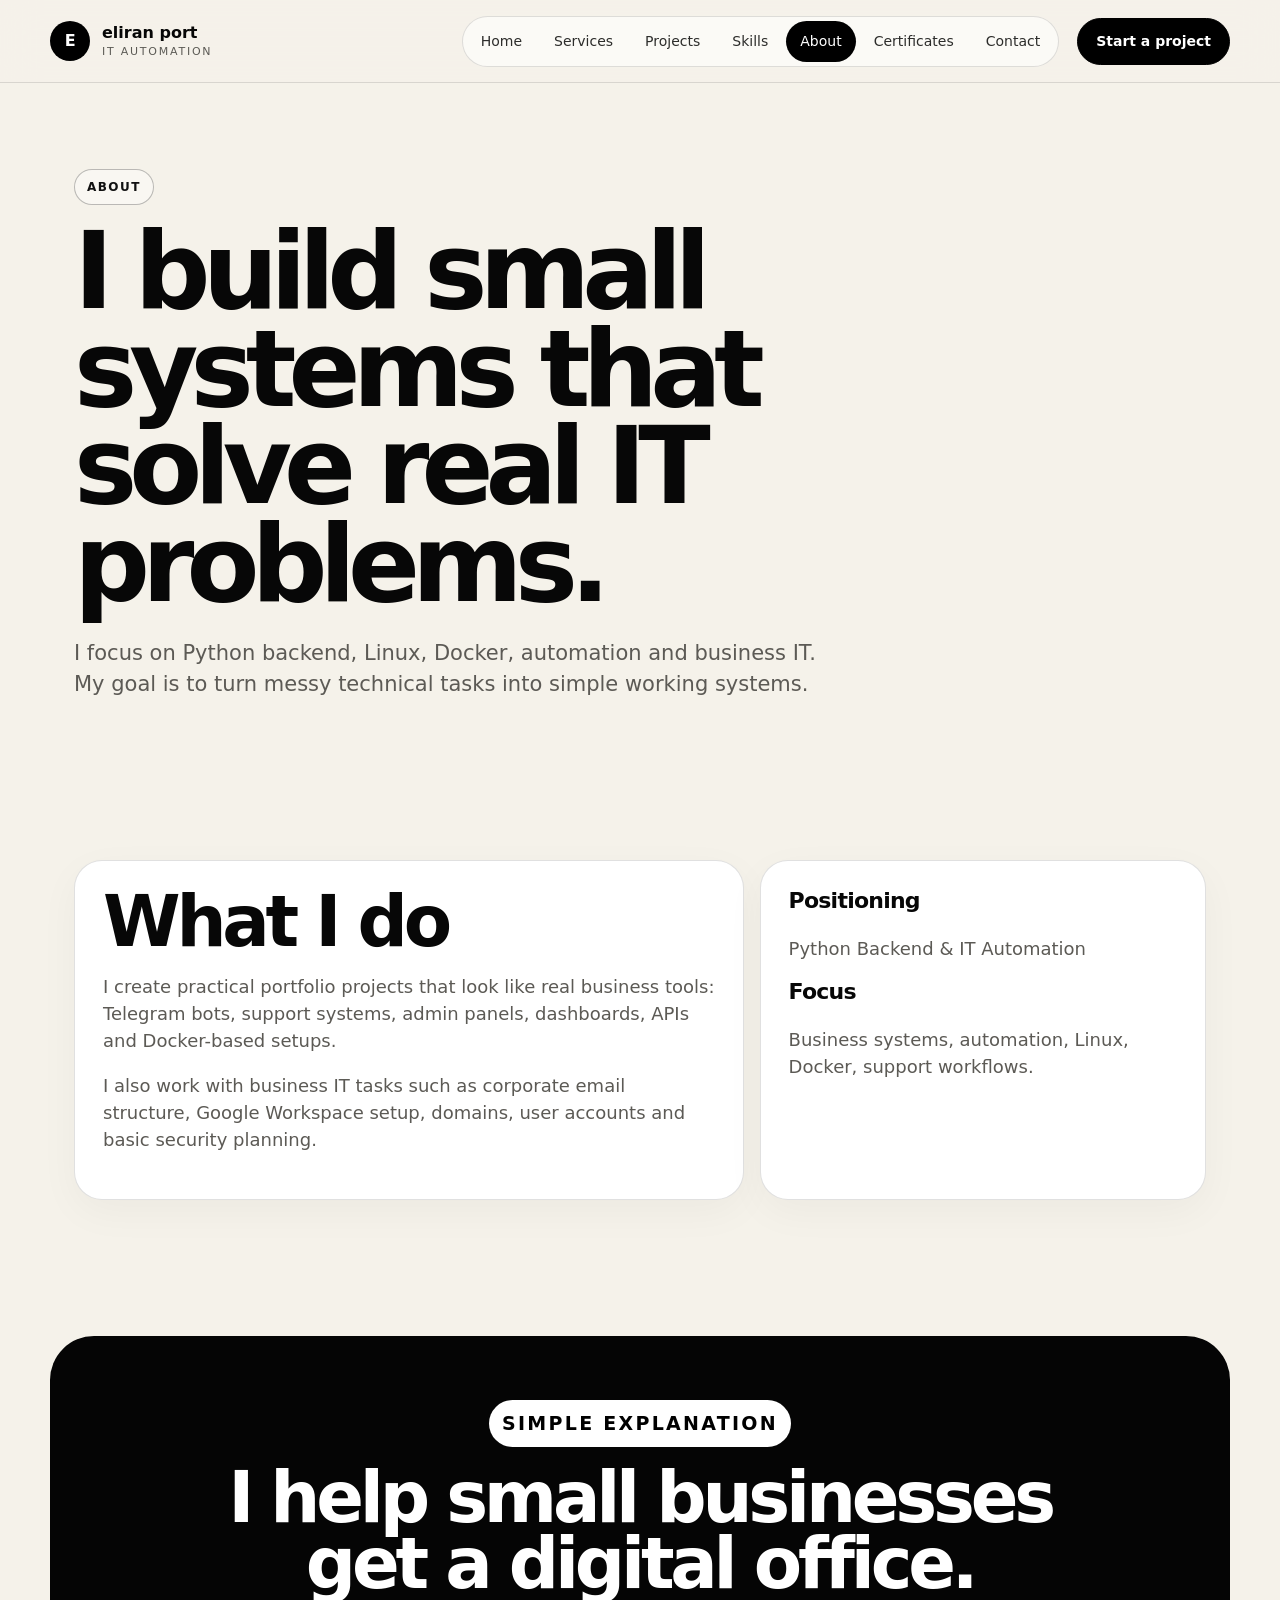
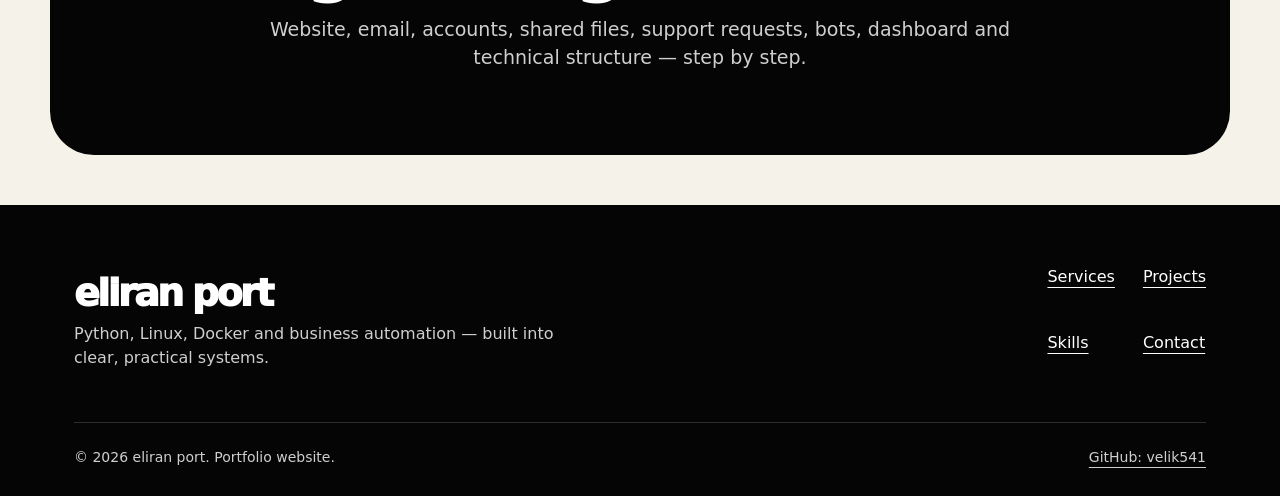
==== commit 886c7a59: "Update portfolio final black white style" ====
--- a/about.html
+++ b/about.html
@@ -1,90 +1,84 @@
 <!doctype html>
 <html lang="en">
 <head>
-  <meta charset="utf-8" />
-  <meta name="viewport" content="width=device-width, initial-scale=1" />
-  <meta name="description" content="Eliran — IT automation, Python backend, Linux, Docker, Telegram bots and business systems." />
-  <title>About — Eliran</title>
-  <link rel="stylesheet" href="assets/css/style.css" />
+  <meta charset="utf-8">
+  <meta name="viewport" content="width=device-width, initial-scale=1">
+  <title>About — eliran port</title>
+  <meta name="description" content="About eliran port: Python backend, IT automation, Linux, Docker and business systems.">
+  <meta name="theme-color" content="#0b0b0b">
+  <link rel="stylesheet" href="assets/css/style.css">
 </head>
-<body>
-  <div class="page-shell">
+<body class="">
+  <a class="skip-link" href="#main">Skip to content</a>
+  
+<header class="site-header" data-header>
+  <div class="header-inner">
+    <a class="brand" href="index.html" aria-label="eliran port portfolio home">
+      <span class="brand-mark">E</span>
+      <span class="brand-copy"><strong>eliran port</strong><small>IT Automation</small></span>
+    </a>
+    <button class="menu-toggle" type="button" data-menu-toggle aria-label="Open menu">
+      <span></span><span></span>
+    </button>
+    <nav class="site-nav" data-menu>
+      <a class="nav-link " href="index.html">Home</a>
+<a class="nav-link " href="services.html">Services</a>
+<a class="nav-link " href="projects.html">Projects</a>
+<a class="nav-link " href="skills.html">Skills</a>
+<a class="nav-link is-active" href="about.html">About</a>
+<a class="nav-link " href="certificates.html">Certificates</a>
+<a class="nav-link " href="contact.html">Contact</a>
+    </nav>
+    <a class="header-cta" href="contact.html">Start a project</a>
+  </div>
+</header>
+  <main id="main">
     
-<header class="site-header">
-  <a class="brand" href="index.html" aria-label="Eliran home">Eliran<span>.</span></a>
-  <nav class="nav" aria-label="Main navigation">
-    <a href="services.html">Services</a>
-    <a href="projects.html">Projects</a>
-    <a href="about.html">About</a>
-    <a href="certificates.html">Certificates</a>
-    <a href="contact.html">Contact</a>
-  </nav>
-  <a class="nav-cta" href="contact.html">Start a project</a>
-  <button class="menu-btn" aria-label="Open menu">☰</button>
-</header>
-
-    <main>
-
-<section class="page-hero slim">
+<section class="page-hero">
   <p class="eyebrow">About</p>
-  <h1>IT automation developer focused on practical systems.</h1>
-  <p>I build portfolio projects around Python backend, Linux, Docker, Telegram bots, business workflows and small-company IT setup.</p>
+  <h1>I build small systems that solve real IT problems.</h1>
+  <p>I focus on Python backend, Linux, Docker, automation and business IT. My goal is to turn messy technical tasks into simple working systems.</p>
 </section>
 
 <section class="section about-grid">
-  <div class="about-copy">
-    <h2>What I am building</h2>
-    <p>
-      My direction is simple: create useful IT systems that can help a real business.
-      I work with websites, backend APIs, admin dashboards, Telegram bots, Google Workspace setup,
-      corporate email, Linux environments and Docker-based project structure.
-    </p>
-    <p>
-      I am not presenting fake senior experience. I present hands-on projects, real learning,
-      clear documentation and systems that can be shown, tested and improved.
-    </p>
+  <div class="about-main">
+    <h2>What I do</h2>
+    <p>I create practical portfolio projects that look like real business tools: Telegram bots, support systems, admin panels, dashboards, APIs and Docker-based setups.</p>
+    <p>I also work with business IT tasks such as corporate email structure, Google Workspace setup, domains, user accounts and basic security planning.</p>
   </div>
-  <div class="about-card">
-    <h3>Focus areas</h3>
-    <ul class="clean-list">
-      <li>Python backend development</li>
-      <li>FastAPI and Flask web apps</li>
-      <li>Telegram bot automation</li>
-      <li>Linux and Docker workflow</li>
-      <li>PostgreSQL and SQLite databases</li>
-      <li>Google Workspace and business email setup</li>
-      <li>OSINT and cybersecurity basics</li>
-      <li>GitHub portfolio and CI basics</li>
-    </ul>
-  </div>
+  <aside class="about-side">
+    <h3>Positioning</h3>
+    <p>Python Backend & IT Automation</p>
+    <h3>Focus</h3>
+    <p>Business systems, automation, Linux, Docker, support workflows.</p>
+  </aside>
 </section>
 
-<section class="section black-block split-section">
-  <div>
-    <p class="eyebrow light">Positioning</p>
-    <h2>I turn small business IT needs into simple systems.</h2>
-  </div>
-  <p>
-    A website is not enough for many businesses. They also need email, users, shared files,
-    support requests, notifications, dashboards and basic security. That is the direction of my portfolio.
-  </p>
+<section class="section black-section mini-black">
+  <div class="section-head invert"><p class="section-kicker light">Simple explanation</p><h2>I help small businesses get a digital office.</h2><p>Website, email, accounts, shared files, support requests, bots, dashboard and technical structure — step by step.</p></div>
 </section>
 
-    </main>
-    
-<footer class="footer">
-  <div>
-    <a class="footer-brand" href="index.html">Eliran<span>.</span></a>
-    <p>Python, Linux, Docker and business automation — built as practical portfolio projects.</p>
+  </main>
+  
+<footer class="site-footer">
+  <div class="footer-top">
+    <div>
+      <a class="footer-brand" href="index.html">eliran port</a>
+      <p>Python, Linux, Docker and business automation — built into clear, practical systems.</p>
+    </div>
+    <div class="footer-links">
+      <a href="services.html">Services</a>
+      <a href="projects.html">Projects</a>
+      <a href="skills.html">Skills</a>
+      <a href="contact.html">Contact</a>
+    </div>
   </div>
-  <div class="footer-links">
-    <a href="https://github.com/velik541" target="_blank" rel="noreferrer">GitHub</a>
-    <a href="https://velik541.github.io" target="_blank" rel="noreferrer">Portfolio</a>
-    <a href="contact.html">Contact</a>
+  <div class="footer-bottom">
+    <span>© <span data-year></span> eliran port. Portfolio website.</span>
+    <a href="https://github.com/velik541" target="_blank" rel="noreferrer">GitHub: velik541</a>
   </div>
 </footer>
+<script src="assets/js/main.js"></script>
 
-  </div>
-  <script src="assets/js/main.js"></script>
 </body>
-</html>
+</html>
--- a/assets/css/style.css
+++ b/assets/css/style.css
@@ -1,247 +1,37 @@
 
-:root {
-  --bg: #f7f5ef;
-  --paper: #ffffff;
-  --ink: #111111;
-  --muted: #656565;
-  --line: #d8d5cc;
-  --soft: #ece8de;
-  --black: #050505;
-  --white: #ffffff;
-  --radius: 28px;
-  --max: 1180px;
+:root{
+  --bg:#f5f2ea;
+  --paper:#ffffff;
+  --ink:#070707;
+  --muted:#5c5a55;
+  --soft:#e7e2d8;
+  --line:rgba(7,7,7,.12);
+  --line-strong:rgba(7,7,7,.26);
+  --black:#050505;
+  --white:#ffffff;
+  --radius:28px;
+  --radius-lg:44px;
+  --shadow:0 26px 80px rgba(0,0,0,.10);
+  --max:1180px;
 }
-
-* { box-sizing: border-box; }
-html { scroll-behavior: smooth; }
-body {
-  margin: 0;
-  background: var(--bg);
-  color: var(--ink);
-  font-family: Inter, ui-sans-serif, system-ui, -apple-system, BlinkMacSystemFont, "Segoe UI", Arial, sans-serif;
-  letter-spacing: -0.01em;
-}
-a { color: inherit; text-decoration: none; }
-p { color: var(--muted); line-height: 1.65; margin: 0; }
-
-.page-shell { width: min(100%, 1440px); margin: 0 auto; }
-.site-header {
-  width: min(var(--max), calc(100% - 32px));
-  margin: 18px auto 0;
-  height: 72px;
-  display: flex;
-  align-items: center;
-  justify-content: space-between;
-  border: 1px solid var(--line);
-  border-radius: 999px;
-  padding: 0 12px 0 24px;
-  background: rgba(247,245,239,0.78);
-  backdrop-filter: blur(18px);
-  position: sticky;
-  top: 14px;
-  z-index: 20;
-}
-.brand, .footer-brand { font-weight: 900; font-size: 22px; letter-spacing: -0.04em; }
-.brand span, .footer-brand span { color: var(--muted); }
-.nav { display: flex; gap: 28px; font-size: 14px; color: #262626; }
-.nav a { opacity: .78; }
-.nav a:hover { opacity: 1; }
-.nav-cta, .btn {
-  display: inline-flex;
-  align-items: center;
-  justify-content: center;
-  height: 46px;
-  border-radius: 999px;
-  padding: 0 22px;
-  font-weight: 800;
-  font-size: 14px;
-  border: 1px solid var(--ink);
-}
-.nav-cta { background: var(--black); color: var(--white); }
-.menu-btn { display: none; border: 0; background: transparent; font-size: 25px; }
-main { width: min(var(--max), calc(100% - 32px)); margin: 0 auto; }
-
-.hero {
-  display: grid;
-  grid-template-columns: 1.05fr .95fr;
-  gap: 36px;
-  align-items: center;
-  min-height: 720px;
-  padding: 68px 0 52px;
-}
-.eyebrow {
-  color: var(--ink);
-  text-transform: uppercase;
-  letter-spacing: .12em;
-  font-size: 12px;
-  font-weight: 900;
-  margin-bottom: 18px;
-}
-.eyebrow.light { color: var(--white); opacity: .72; }
-.hero h1, .page-hero h1 {
-  margin: 0;
-  font-size: clamp(58px, 9vw, 126px);
-  line-height: .88;
-  letter-spacing: -0.075em;
-  max-width: 920px;
-}
-.hero-text { font-size: 20px; max-width: 680px; margin-top: 30px; color: #383838; }
-.hero-actions { display: flex; gap: 12px; flex-wrap: wrap; margin-top: 34px; }
-.btn-dark { background: var(--black); color: var(--white); }
-.btn-light { background: transparent; color: var(--black); }
-.btn-white { background: var(--white); color: var(--black); border-color: var(--white); margin-top: 28px; }
-
-.hero-panel {
-  min-height: 560px;
-  background: var(--black);
-  color: var(--white);
-  border-radius: 36px;
-  padding: 22px;
-  box-shadow: 0 40px 110px rgba(0,0,0,.25);
-  display: flex;
-  flex-direction: column;
-  justify-content: space-between;
-}
-.panel-top { display: flex; gap: 8px; padding: 6px; }
-.panel-top span { width: 10px; height: 10px; border-radius: 50%; background: #fff; opacity: .35; }
-.dashboard-card { border: 1px solid rgba(255,255,255,.17); border-radius: 28px; padding: 28px; }
-.dashboard-card p, .dashboard-card span { color: rgba(255,255,255,.62); }
-.dashboard-card h3 { font-size: 44px; line-height: .95; margin: 8px 0 28px; letter-spacing: -0.06em; }
-.status-line { display: flex; justify-content: space-between; border-top: 1px solid rgba(255,255,255,.16); padding: 16px 0; }
-.mini-grid { display: grid; grid-template-columns: repeat(2,1fr); gap: 12px; }
-.mini-grid div { background: #fff; color: #111; border-radius: 22px; padding: 20px; min-height: 105px; }
-.mini-grid strong { display: block; font-size: 22px; letter-spacing: -0.04em; }
-.mini-grid span { color: #666; display: block; margin-top: 8px; }
-
-.logo-strip {
-  border-top: 1px solid var(--line);
-  border-bottom: 1px solid var(--line);
-  display: flex;
-  flex-wrap: wrap;
-  justify-content: center;
-  gap: 12px 30px;
-  padding: 24px 0;
-  color: #333;
-  font-weight: 800;
-}
-
-.section { padding: 96px 0; }
-.section-heading { margin-bottom: 34px; max-width: 780px; }
-.section-heading.wide { max-width: 980px; }
-.section h2, .page-hero h1, .cta-section h2 {
-  font-size: clamp(42px, 6vw, 82px);
-  line-height: .93;
-  letter-spacing: -0.065em;
-  margin: 0 0 24px;
-}
-.section-heading p, .page-hero p { font-size: 19px; }
-.three-cards, .project-grid, .skills-columns, .service-grid.full, .certificate-grid, .process-grid {
-  display: grid;
-  gap: 18px;
-}
-.three-cards { grid-template-columns: repeat(3, 1fr); }
-.card, .project-card, .service-card, .certificate-card, .contact-card, .about-card, .project-row {
-  background: var(--paper);
-  border: 1px solid var(--line);
-  border-radius: var(--radius);
-  padding: 30px;
-}
-.big-card { min-height: 290px; display: flex; flex-direction: column; justify-content: space-between; }
-.big-card h3 { margin: 0; font-size: 38px; letter-spacing: -0.055em; }
-.number { font-size: 14px; color: var(--muted); font-weight: 900; }
-.inverted { background: var(--black); color: var(--white); border-color: var(--black); }
-.inverted p, .inverted .number { color: rgba(255,255,255,.65); }
-.black-block {
-  background: var(--black);
-  color: var(--white);
-  border-radius: 42px;
-  padding: 64px;
-}
-.black-block p { color: rgba(255,255,255,.68); }
-.split-section { display: grid; grid-template-columns: .9fr 1.1fr; gap: 50px; align-items: center; }
-.service-list { display: grid; grid-template-columns: repeat(2,1fr); gap: 10px; }
-.service-list span {
-  border: 1px solid rgba(255,255,255,.18);
-  border-radius: 999px;
-  padding: 14px 18px;
-  font-weight: 800;
-  background: rgba(255,255,255,.06);
-}
-.project-grid { grid-template-columns: repeat(3,1fr); }
-.project-card { min-height: 330px; display: flex; flex-direction: column; justify-content: space-between; }
-.project-card.feature { background: var(--soft); }
-.project-type { text-transform: uppercase; letter-spacing: .1em; font-size: 11px; font-weight: 900; color: #555; }
-.project-card h3, .service-card h3, .certificate-card h3 { font-size: 28px; line-height: 1; letter-spacing: -0.05em; margin: 18px 0 14px; }
-.project-card a { font-weight: 900; margin-top: 20px; }
-.skills-band { border-top: 1px solid var(--line); border-bottom: 1px solid var(--line); }
-.skills-columns { grid-template-columns: repeat(4,1fr); }
-.skills-columns div { border-left: 1px solid var(--line); padding-left: 24px; }
-.skills-columns h3 { font-size: 22px; margin: 0 0 12px; letter-spacing: -0.04em; }
-.cta-section { text-align: center; }
-.cta-section p { font-size: 20px; margin-bottom: 28px; }
-
-.page-hero.slim { padding: 110px 0 70px; border-bottom: 1px solid var(--line); }
-.page-hero.slim h1 { max-width: 980px; }
-.page-hero.slim p { max-width: 760px; margin-top: 22px; }
-.service-grid.full { grid-template-columns: repeat(3,1fr); }
-.service-card span { font-weight: 900; color: var(--muted); }
-.service-card { min-height: 260px; }
-.process-grid { grid-template-columns: repeat(3,1fr); }
-.process-grid div { border-top: 1px solid rgba(255,255,255,.18); padding-top: 20px; }
-.process-grid span { font-weight: 900; opacity: .5; }
-.process-grid h3 { font-size: 30px; margin: 12px 0; letter-spacing: -0.05em; }
-.project-list { display: grid; gap: 16px; }
-.project-row { display: grid; grid-template-columns: 1.15fr .85fr; gap: 32px; align-items: center; }
-.project-row h3 { font-size: clamp(30px,4vw,52px); line-height: .95; margin: 10px 0 16px; letter-spacing: -0.06em; }
-.tag-list { display: flex; flex-wrap: wrap; gap: 8px; justify-content: flex-end; }
-.tag-list span { border: 1px solid var(--line); border-radius: 999px; padding: 10px 14px; font-weight: 800; font-size: 13px; background: #fafafa; }
-.about-grid, .contact-grid { display: grid; grid-template-columns: 1fr 1fr; gap: 18px; align-items: stretch; }
-.about-copy { padding: 30px 0; }
-.about-copy h2 { font-size: 56px; }
-.clean-list { list-style: none; padding: 0; margin: 0; display: grid; gap: 14px; }
-.clean-list li { border-bottom: 1px solid var(--line); padding-bottom: 14px; color: #333; font-weight: 750; }
-.light-list li { border-color: rgba(255,255,255,.2); color: rgba(255,255,255,.8); }
-.certificate-grid { grid-template-columns: repeat(3,1fr); }
-.certificate-card p { font-weight: 900; color: #111; }
-.certificate-card span, .certificate-card small { display: block; color: var(--muted); margin-top: 10px; }
-.black-card { background: var(--black); color: var(--white); border-color: var(--black); }
-.contact-card h2 { font-size: 42px; line-height: 1; letter-spacing: -0.06em; margin: 0 0 24px; }
-.contact-link { display: block; border: 1px solid var(--line); border-radius: 18px; padding: 18px; font-weight: 900; margin-bottom: 12px; }
-.muted { margin: 24px 0; }
-.placeholder-box { display: grid; gap: 8px; background: var(--soft); border-radius: 18px; padding: 18px; color: #333; font-weight: 800; }
-.footer {
-  width: min(var(--max), calc(100% - 32px));
-  margin: 0 auto 18px;
-  border-top: 1px solid var(--line);
-  padding: 34px 0 20px;
-  display: flex;
-  justify-content: space-between;
-  gap: 24px;
-}
-.footer p { max-width: 520px; margin-top: 10px; }
-.footer-links { display: flex; gap: 20px; font-weight: 850; }
-
-@media (max-width: 980px) {
-  .nav { display: none; }
-  .menu-btn { display: block; }
-  .nav-cta { display: none; }
-  .site-header.open .nav { display: flex; position: absolute; left: 0; right: 0; top: 82px; flex-direction: column; background: var(--paper); border: 1px solid var(--line); border-radius: 24px; padding: 22px; }
-  .hero, .split-section, .project-row, .about-grid, .contact-grid { grid-template-columns: 1fr; }
-  .hero { min-height: auto; padding-top: 60px; }
-  .hero-panel { min-height: 480px; }
-  .three-cards, .project-grid, .service-grid.full, .certificate-grid, .process-grid { grid-template-columns: 1fr; }
-  .skills-columns { grid-template-columns: repeat(2,1fr); }
-  .black-block { padding: 34px; border-radius: 30px; }
-  .tag-list { justify-content: flex-start; }
-}
-@media (max-width: 620px) {
-  main, .site-header, .footer { width: min(100% - 20px, var(--max)); }
-  .site-header { height: 64px; padding-left: 18px; }
-  .hero h1, .page-hero h1 { font-size: 54px; }
-  .hero-text { font-size: 17px; }
-  .section { padding: 70px 0; }
-  .section h2 { font-size: 44px; }
-  .service-list, .skills-columns, .mini-grid { grid-template-columns: 1fr; }
-  .footer { flex-direction: column; }
-  .footer-links { flex-wrap: wrap; }
-}
+*{box-sizing:border-box}
+html{scroll-behavior:smooth}
+body{margin:0;background:var(--bg);color:var(--ink);font-family:Inter,ui-sans-serif,system-ui,-apple-system,BlinkMacSystemFont,"Segoe UI",sans-serif;font-size:16px;line-height:1.5;text-rendering:optimizeLegibility}
+a{color:inherit;text-decoration:none}
+p,h1,h2,h3{margin-top:0}
+p{color:var(--muted)}
+::selection{background:#111;color:#fff}
+.skip-link{position:absolute;left:-999px;top:12px;background:#000;color:#fff;padding:10px 14px;border-radius:999px;z-index:99}.skip-link:focus{left:12px}
+.site-header{position:sticky;top:0;z-index:50;padding:14px 18px;background:rgba(245,242,234,.86);backdrop-filter:blur(18px);border-bottom:1px solid var(--line)}
+.header-inner{max-width:var(--max);margin:0 auto;display:flex;align-items:center;gap:18px;min-height:54px}
+.brand{display:flex;align-items:center;gap:12px;min-width:150px}
+.brand-mark{width:40px;height:40px;border-radius:50%;background:#000;color:#fff;display:grid;place-items:center;font-weight:900;letter-spacing:-.04em}
+.brand-copy{display:flex;flex-direction:column;line-height:1.05}.brand-copy strong{font-size:16px}.brand-copy small{font-size:11px;text-transform:uppercase;letter-spacing:.16em;color:var(--muted);margin-top:4px}
+.site-nav{display:flex;align-items:center;gap:4px;margin-left:auto;border:1px solid var(--line);border-radius:999px;padding:4px;background:rgba(255,255,255,.54)}
+.nav-link{font-size:14px;padding:10px 14px;border-radius:999px;color:#2d2d2b}.nav-link:hover,.nav-link.is-active{background:#000;color:#fff}
+.header-cta{font-size:14px;font-weight:800;border:1px solid #000;border-radius:999px;padding:12px 18px;background:#000;color:#fff;white-space:nowrap}.header-cta:hover{background:transparent;color:#000}
+.menu-toggle{display:none;background:none;border:0;width:44px;height:44px;margin-left:auto}.menu-toggle span{display:block;height:2px;background:#000;margin:7px 8px;border-radius:9px;transition:.2s}
+.hero{max-width:var(--max);margin:0 auto;padding:92px 24px 66px}.hero-grid{display:grid;grid-template-columns:minmax(0,1.08fr) minmax(340px,.92fr);gap:42px;align-items:stretch}.hero-copy{display:flex;flex-direction:column;justify-content:center}.eyebrow,.section-kicker{display:inline-flex;width:max-content;align-items:center;border:1px solid var(--line-strong);border-radius:999px;padding:8px 12px;font-size:12px;font-weight:850;letter-spacing:.12em;text-transform:uppercase;color:#111;background:rgba(255,255,255,.4);margin-bottom:18px}.section-kicker.light{background:#fff;color:#000;border-color:rgba(255,255,255,.32)}
+h1{font-size:clamp(56px,8.3vw,108px);line-height:.92;letter-spacing:-.075em;margin-bottom:24px;max-width:950px}h2{font-size:clamp(38px,5.5vw,72px);line-height:.94;letter-spacing:-.06em;margin-bottom:18px}h3{font-size:22px;line-height:1.1;letter-spacing:-.035em}.hero-text{font-size:clamp(18px,2vw,23px);max-width:720px;color:#373531;margin-bottom:30px}.hero-actions{display:flex;flex-wrap:wrap;gap:12px}.btn{display:inline-flex;align-items:center;justify-content:center;border-radius:999px;padding:15px 22px;font-weight:850;border:1.4px solid #000;transition:.2s}.btn-dark{background:#000;color:#fff}.btn-dark:hover{background:transparent;color:#000}.btn-light{background:transparent;color:#000}.btn-light:hover{background:#000;color:#fff}.btn-white{background:#fff;color:#000;border-color:#fff}.btn-white:hover{background:transparent;color:#fff}.hero-panel{background:#000;color:#fff;border-radius:var(--radius-lg);padding:28px;min-height:520px;display:flex;flex-direction:column;justify-content:space-between;box-shadow:var(--shadow);position:relative;overflow:hidden}.hero-panel:before{content:"";position:absolute;inset:0;background:radial-gradient(circle at 20% 0%,rgba(255,255,255,.25),transparent 28%);pointer-events:none}.panel-top,.project-meta{display:flex;justify-content:space-between;gap:12px;align-items:center;font-size:12px;text-transform:uppercase;letter-spacing:.12em;color:#cfcfcf}.status-dot:before{content:"";display:inline-block;width:8px;height:8px;background:#fff;border-radius:50%;margin-right:8px}.big-number{font-size:clamp(110px,18vw,210px);line-height:.8;letter-spacing:-.1em;font-weight:950}.panel-title{color:#fff;font-size:25px;font-weight:850;letter-spacing:-.04em}.mini-grid{display:grid;grid-template-columns:1fr 1fr;gap:10px}.mini-grid div{border:1px solid rgba(255,255,255,.2);border-radius:20px;padding:16px}.mini-grid strong{display:block}.mini-grid span{display:block;color:#bebebe;font-size:13px;margin-top:4px}.logo-strip{border-block:1px solid var(--line);display:flex;gap:10px;overflow:auto;padding:12px max(24px,calc((100vw - var(--max))/2 + 24px));scrollbar-width:none}.logo-strip span{white-space:nowrap;border:1px solid #000;border-radius:999px;padding:11px 16px;background:#fff;font-weight:850;font-size:13px;text-transform:uppercase;letter-spacing:.08em}.section{max-width:var(--max);margin:0 auto;padding:86px 24px}.section-head{max-width:830px;margin-bottom:34px}.section-head p{font-size:19px}.split-heading{display:grid;grid-template-columns:.32fr 1fr;gap:34px;align-items:start;margin-bottom:34px}.intro-cards,.service-grid,.project-grid,.skill-columns,.certificate-grid,.contact-grid{display:grid;gap:16px}.intro-cards{grid-template-columns:repeat(3,1fr)}.intro-cards article,.service-tile,.project-card,.skill-columns div,.certificate-card,.contact-card,.wide-card,.about-main,.about-side,.skill-block{background:#fff;border:1px solid var(--line);border-radius:var(--radius);padding:28px;box-shadow:0 12px 40px rgba(0,0,0,.04)}.intro-cards span,.wide-card>span,.detail-label{font-size:12px;text-transform:uppercase;letter-spacing:.14em;font-weight:900;color:#777}.black-section{max-width:none;background:#050505;color:#fff;margin:54px 0;padding:90px max(24px,calc((100vw - var(--max))/2 + 24px));border-radius:0}.black-section p{color:#cfcfcf}.black-grid{max-width:var(--max);margin:0 auto;display:grid;grid-template-columns:1fr 1fr;gap:48px;align-items:center}.system-card{background:#fff;color:#000;border-radius:32px;padding:24px;min-height:360px}.window-bar{display:flex;gap:7px;border-bottom:1px solid #ddd;padding-bottom:18px;margin-bottom:24px}.window-bar span{width:12px;height:12px;border-radius:50%;background:#000}.flow-line{display:flex;align-items:center;gap:12px;margin-bottom:24px;flex-wrap:wrap}.flow-line b{border:1px solid #000;border-radius:999px;padding:10px 12px;font-size:13px}.flow-line i{width:34px;height:1px;background:#000}.terminal-box{background:#000;color:#fff;border-radius:22px;padding:18px;font-family:ui-monospace,SFMono-Regular,Menlo,monospace;font-size:13px}.terminal-box p{color:#fff;margin:8px 0}.compact-grid{grid-template-columns:repeat(3,1fr)}.service-tile{display:flex;min-height:160px;flex-direction:column;justify-content:space-between}.service-tile strong{font-size:22px;letter-spacing:-.04em}.service-tile span{color:var(--muted)}.service-tile:hover,.project-card:hover,.contact-card:hover{transform:translateY(-4px);box-shadow:var(--shadow);transition:.2s}.project-row{display:grid;grid-template-columns:1.2fr .8fr;gap:16px}.project-card.big{min-height:360px}.project-card.dark,.black-detail{background:#000;color:#fff}.project-card.dark p,.black-detail p{color:#cfcfcf}.project-card h3,.project-detail h2{font-size:clamp(28px,3vw,44px);margin-bottom:12px}.project-card a,.text-link{font-weight:900;text-decoration:underline;text-underline-offset:5px}.skill-columns{grid-template-columns:repeat(4,1fr)}.cta-section{max-width:var(--max);margin:60px auto 86px;padding:70px 24px;text-align:center}.cta-section h2{max-width:900px;margin-inline:auto}.page-hero{max-width:var(--max);margin:0 auto;padding:86px 24px 52px}.page-hero p:not(.eyebrow){font-size:21px;max-width:760px}.service-list{display:grid;gap:14px;padding-top:24px}.wide-card{display:grid;grid-template-columns:80px 1fr;gap:20px}.wide-card h2{font-size:clamp(30px,3.8vw,52px)}.wide-card ul{display:grid;grid-template-columns:repeat(3,1fr);gap:10px;padding:0;margin:22px 0 0;list-style:none}.wide-card li{border:1px solid var(--line);border-radius:999px;padding:10px 12px;font-weight:800;font-size:13px;text-align:center}.mini-black{border-radius:44px;max-width:var(--max);margin:50px auto;padding:64px}.invert{text-align:center;margin:0 auto}.project-list{padding-top:24px}.project-detail{padding:40px;border-radius:36px;border:1px solid var(--line);background:#fff;margin-bottom:16px}.featured-detail{min-height:360px}.tags,.pill-cloud{display:flex;flex-wrap:wrap;gap:8px;margin-top:24px}.tags span,.pill-cloud span{border:1px solid #000;border-radius:999px;padding:9px 12px;font-size:12px;font-weight:850;text-transform:uppercase;letter-spacing:.08em}.tags.inverse span{border-color:#fff;color:#fff}.project-grid{grid-template-columns:repeat(2,1fr)}.skill-board{display:grid;gap:16px}.skill-block h2{font-size:clamp(28px,3vw,44px)}.pill-cloud span{background:#fff}.about-grid{display:grid;grid-template-columns:1.2fr .8fr;gap:16px}.about-main p,.about-side p{font-size:18px}.certificate-grid{grid-template-columns:repeat(3,1fr)}.certificate-card{min-height:300px;display:flex;flex-direction:column}.certificate-card span{font-size:12px;text-transform:uppercase;letter-spacing:.12em;font-weight:900}.certificate-card strong{margin-top:auto}.contact-grid{grid-template-columns:repeat(2,1fr)}.contact-card{min-height:210px;display:block}.contact-card span{font-size:12px;text-transform:uppercase;letter-spacing:.12em;font-weight:900}.contact-card strong{display:block;font-size:28px;letter-spacing:-.04em;margin:18px 0 10px;word-break:break-word}.site-footer{background:#050505;color:#fff;padding:60px max(24px,calc((100vw - var(--max))/2 + 24px)) 28px}.site-footer p{color:#cfcfcf;max-width:520px}.footer-top{display:flex;justify-content:space-between;gap:30px;border-bottom:1px solid rgba(255,255,255,.16);padding-bottom:36px}.footer-brand{font-size:38px;font-weight:950;letter-spacing:-.07em}.footer-links{display:grid;grid-template-columns:repeat(2,auto);gap:12px 28px}.footer-links a,.footer-bottom a{text-decoration:underline;text-underline-offset:5px}.footer-bottom{display:flex;justify-content:space-between;gap:20px;padding-top:24px;color:#cfcfcf;font-size:14px}.reveal{opacity:0;transform:translateY(18px);transition:opacity .7s ease,transform .7s ease}.reveal.is-visible{opacity:1;transform:none}.delay-1{transition-delay:.12s}
+@media(max-width:980px){.hero-grid,.black-grid,.project-row,.about-grid{grid-template-columns:1fr}.hero-panel{min-height:430px}.compact-grid,.intro-cards,.skill-columns,.certificate-grid{grid-template-columns:repeat(2,1fr)}.wide-card ul{grid-template-columns:1fr}.split-heading{grid-template-columns:1fr}.header-cta{display:none}.site-nav{position:fixed;top:82px;left:18px;right:18px;display:none;flex-direction:column;align-items:stretch;border-radius:24px;background:#fff;padding:14px;box-shadow:var(--shadow)}.site-nav.is-open{display:flex}.nav-link{padding:14px 16px}.menu-toggle{display:block}.menu-toggle.is-open span:first-child{transform:translateY(4.5px) rotate(45deg)}.menu-toggle.is-open span:last-child{transform:translateY(-4.5px) rotate(-45deg)}}
+@media(max-width:640px){.site-header{padding:10px}.hero,.page-hero{padding:56px 18px 38px}.section{padding:58px 18px}h1{font-size:clamp(48px,15vw,70px)}h2{font-size:clamp(34px,12vw,50px)}.compact-grid,.intro-cards,.skill-columns,.certificate-grid,.project-grid,.contact-grid{grid-template-columns:1fr}.wide-card{grid-template-columns:1fr;padding:24px}.mini-black{border-radius:28px;margin:30px 18px;padding:42px 20px}.black-section{padding:60px 18px}.footer-top,.footer-bottom{flex-direction:column}.hero-panel{border-radius:30px;min-height:auto}.big-number{font-size:120px}.mini-grid{grid-template-columns:1fr}.contact-card strong{font-size:22px}.logo-strip{padding-inline:18px}}
